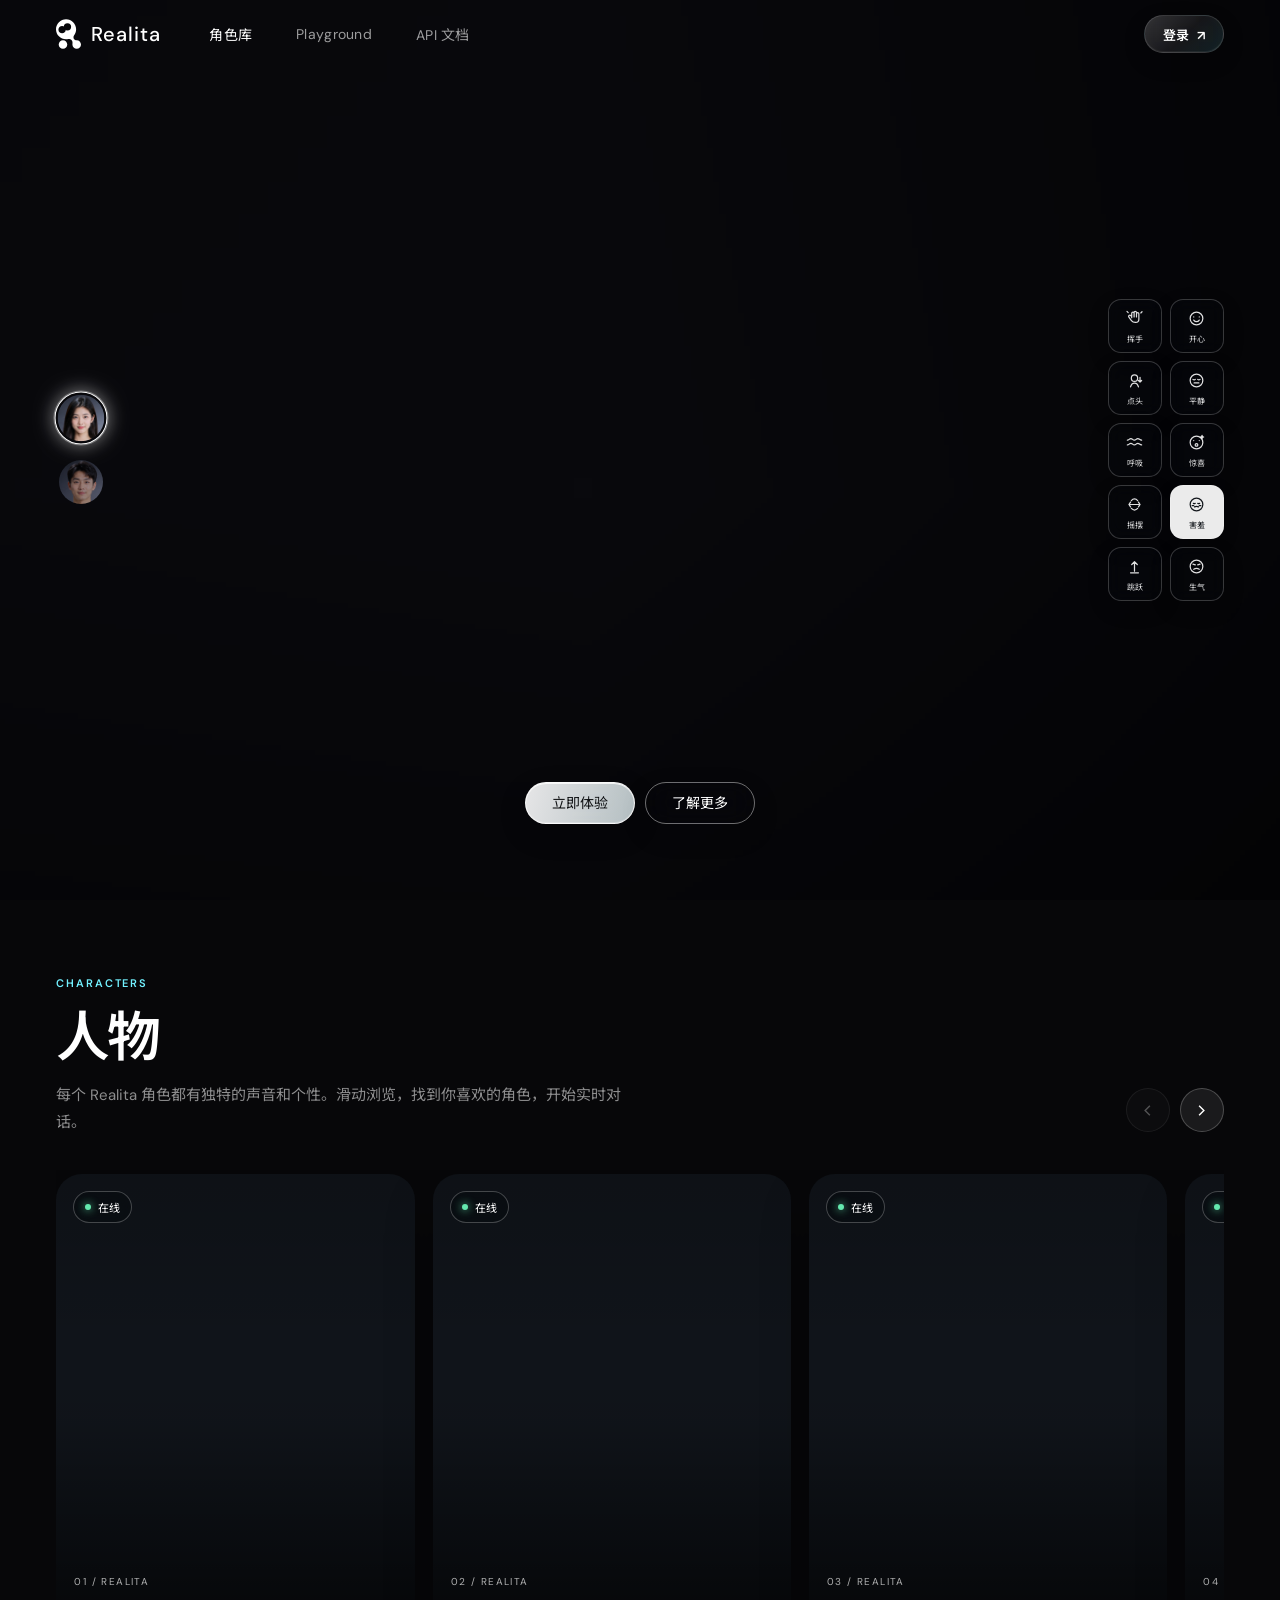
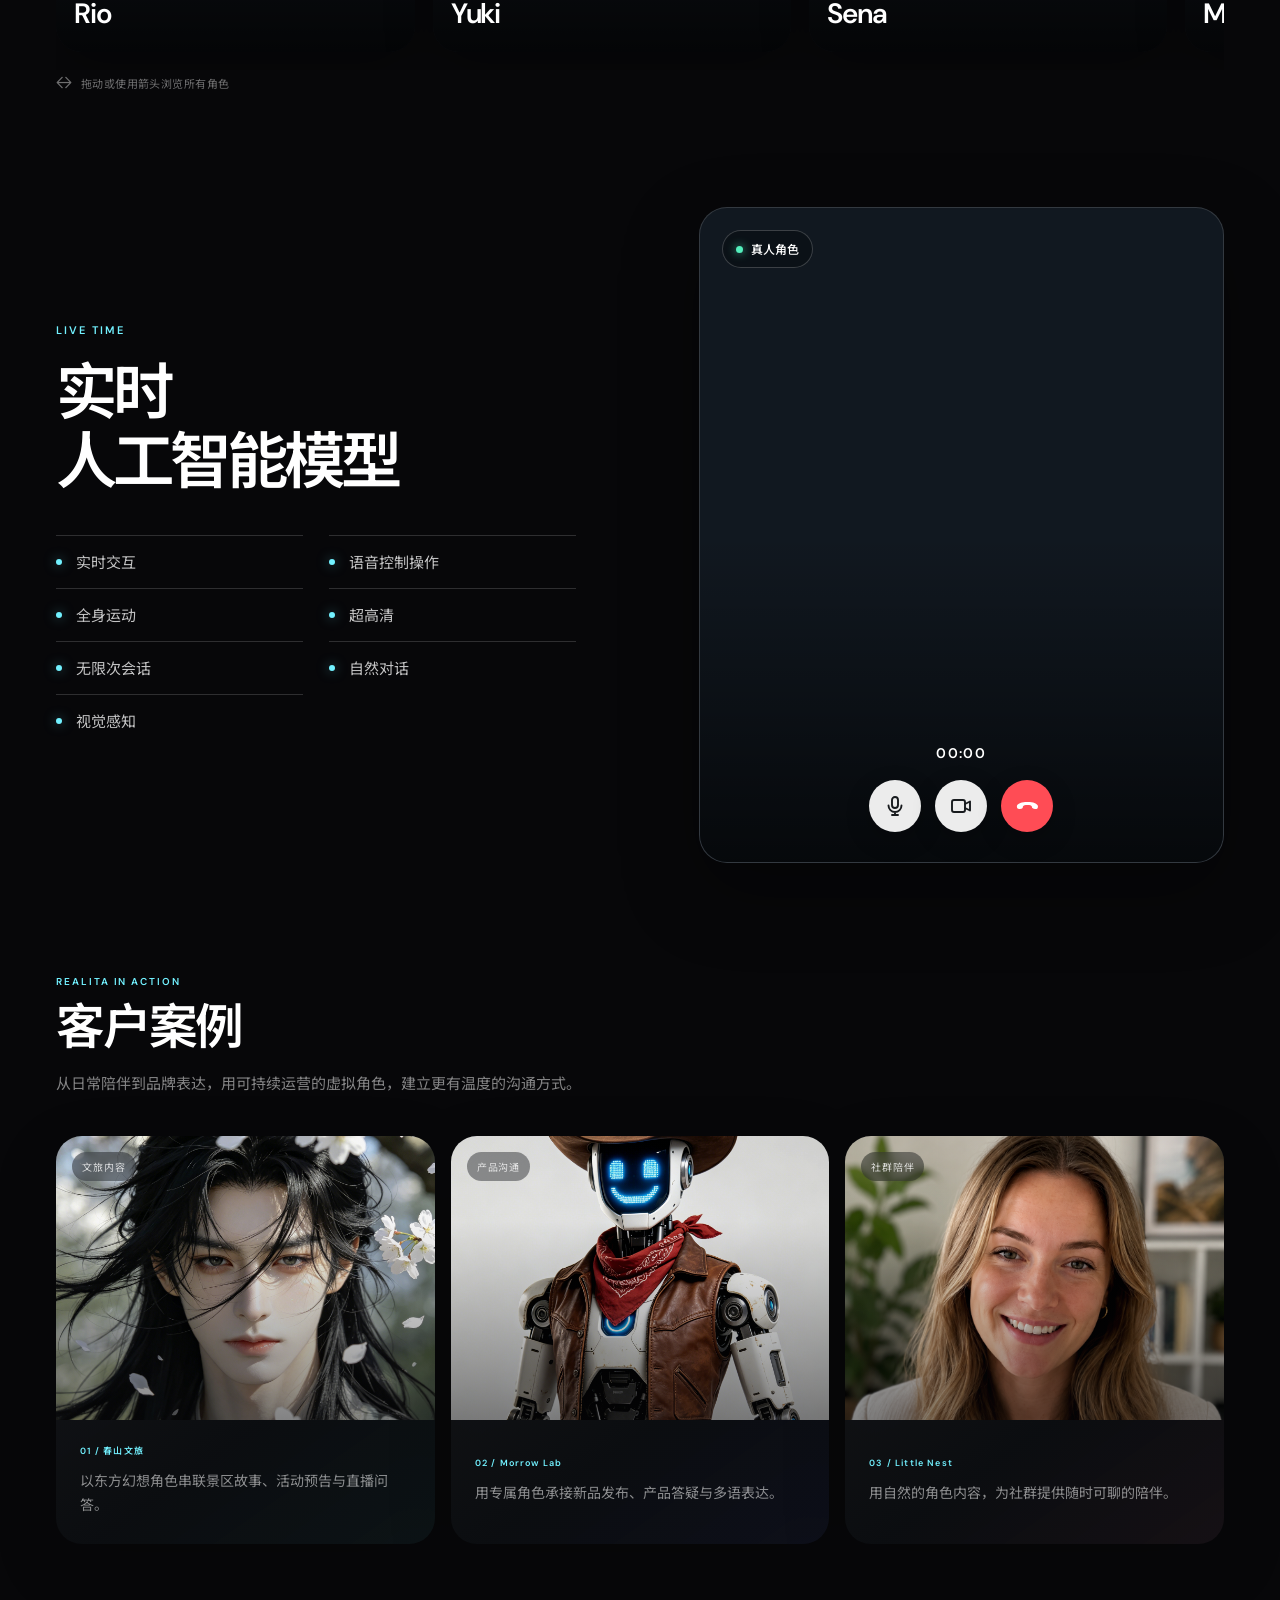
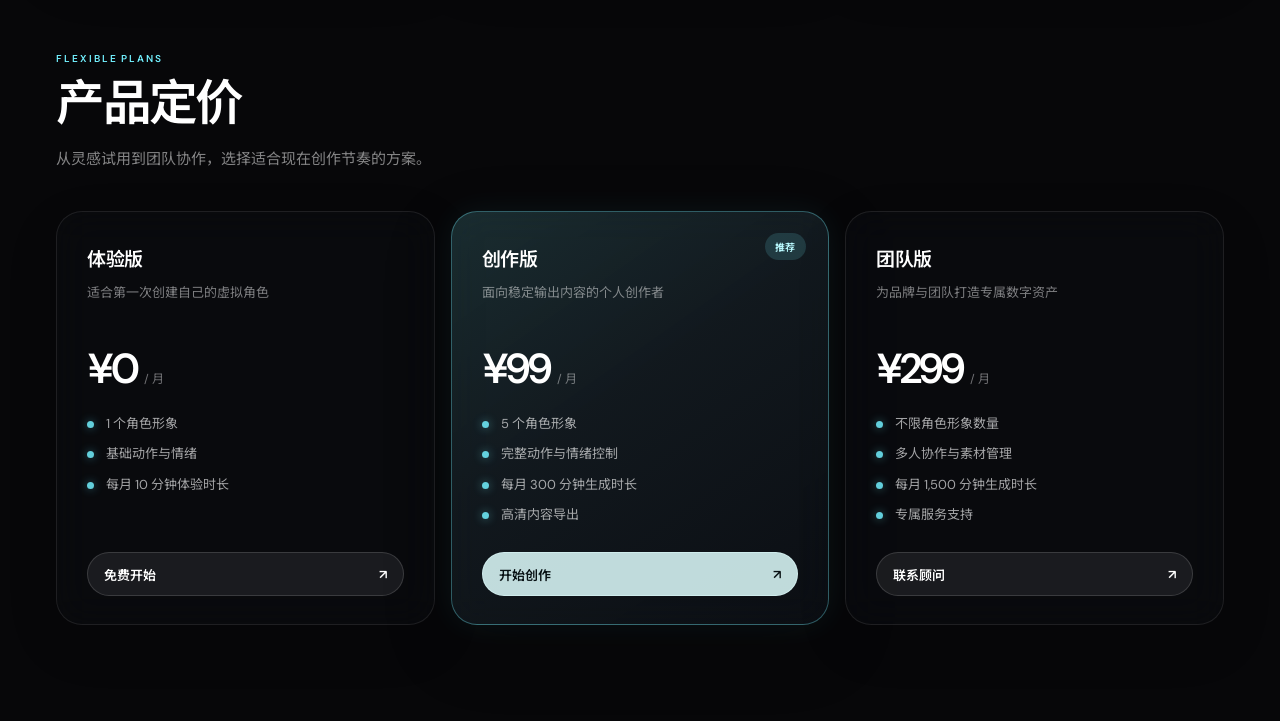
==== index.html @ 303423a2 "Add glass effect to primary banner action" ====
<!doctype html>
<html lang="zh-CN">
  <head>
    <meta charset="UTF-8" />
    <meta name="viewport" content="width=device-width, initial-scale=1.0" />
    <meta name="description" content="Realita 虚拟主播生成与直播首页" />
    <title>Realita — 让每个想法，都有自己的主播</title>
    <link rel="stylesheet" href="./styles.css?v=248" />
  </head>
  <body>
    <svg class="svg-symbols" aria-hidden="true">
      <symbol id="realita-call-icon" viewBox="0 0 28 27">
        <path d="M10.0737 0.970093C5.28773 1.50158 1.50651 5.27763 0.969848 10.0636" fill="none" stroke="currentColor" stroke-width="1.93975" stroke-linecap="round" stroke-linejoin="round"></path>
        <path d="M10.0737 5.55176C7.78354 5.99661 5.99379 7.78764 5.54765 10.0778" fill="none" stroke="currentColor" stroke-width="1.93975" stroke-linecap="round" stroke-linejoin="round"></path>
        <path fill="none" fill-rule="evenodd" clip-rule="evenodd" d="M14.3691 13.866C9.21067 19.0231 8.04045 13.0569 4.75605 16.3391C1.58965 19.5047 -0.231621 20.1389 3.78156 24.1497C4.28408 24.5536 7.47686 29.4123 18.6974 18.1946C29.9193 6.97555 25.0635 3.77942 24.6596 3.27703C20.638 -0.744844 20.0134 1.08568 16.847 4.25128C13.564 7.53484 19.5275 8.70893 14.3691 13.866Z" stroke="currentColor" stroke-width="1.93975" stroke-linecap="round" stroke-linejoin="round"></path>
      </symbol>
    </svg>
    <div class="aurora-background" aria-hidden="true">
      <span class="aurora-glow aurora-glow-one"></span>
      <span class="aurora-glow aurora-glow-two"></span>
      <span class="aurora-glow aurora-glow-three"></span>
      <span class="aurora-glow aurora-glow-four"></span>
    </div>
    <header class="topbar">
      <a class="brand" href="#" aria-label="Realita 首页">
        <svg class="brand-logo" width="195" height="231" viewBox="0 0 195 231" fill="none" xmlns="http://www.w3.org/2000/svg" aria-hidden="true">
          <path d="M54.5 164C73.0015 164 88 178.998 88 197.5C88 216.002 73.0015 231 54.5 231C35.9985 231 21 216.002 21 197.5C21 178.998 35.9985 164 54.5 164ZM78.5 0C121.854 0 157 35.1456 157 78.5C157 96.093 151.212 112.334 141.437 125.423C138.108 129.88 136.064 135.264 136.456 140.812L136.719 144.525C136.904 147.145 137.65 149.693 138.906 151.999L140.115 154.22C144.085 161.507 153.202 164 161.5 164C180.002 164 195 178.998 195 197.5C195 216.002 180.002 231 161.5 231C142.998 231 128 216.002 128 197.5C128 196.061 128.09 194.643 128.267 193.252C129.572 182.943 129.576 171.044 122.05 163.879L120.801 162.69C119.276 161.239 117.533 160.038 115.634 159.131L110.245 156.556C105.599 154.336 100.3 154.108 95.2686 155.203C89.8658 156.38 84.2553 157 78.5 157C35.1456 157 0 121.854 0 78.5C0 35.1456 35.1456 0 78.5 0ZM47.5 53C31.7599 53 19 65.7599 19 81.5C19 97.2401 31.7599 110 47.5 110C63.2401 110 76 97.2401 76 81.5C76 65.7599 63.2401 53 47.5 53Z" fill="currentColor"></path>
          <circle cx="89.5" cy="59.5" r="28.5"></circle>
        </svg>
        <span class="brand-name">Realita</span>
      </a>
      <nav class="nav-links" aria-label="主导航">
        <a class="active" href="#showcase">
          <span>角色库</span>
        </a>
        <a href="#studio">
          <span>Playground</span>
        </a>
        <a href="#pricing">
          <span>API 文档</span>
        </a>
      </nav>
      <div class="nav-actions">
        <button class="signup-button" type="button">登录 <span aria-hidden="true">↗</span></button>
      </div>
    </header>

    <main id="studio" class="studio-shell">
      <section class="stage photo-mode video-mode banner-mode" id="liveStage" data-style="3d" data-mode="live" data-background="aurora" aria-label="虚拟主播视频 Banner">
        <div class="stage-glow"></div>
        <div class="live-badge"><span></span> LIVE PREVIEW</div>
        <div class="stage-status">
          <span class="signal-bars"><i></i><i></i><i></i></span>
          <span>1080P · 60 FPS</span>
        </div>
        <div class="orbit orbit-one"></div>
        <div class="orbit orbit-two"></div>
        <video id="heroVideo" class="hero-video" muted autoplay playsinline preload="auto" aria-label="Realita 虚拟主播演示视频">
          <source src="./assets/live-streamer-banner-female-v2.m4v" type="video/mp4" />
        </video>
        <img id="heroAvatar" class="hero-avatar media-hidden" alt="" />
        <canvas id="mediaTransition" class="media-transition" aria-hidden="true"></canvas>
        <div class="tilt-light" aria-hidden="true"></div>
        <div class="banner-avatar-switcher" id="bannerAvatarSwitcher" aria-label="切换虚拟主播">
          <button class="banner-avatar-button active" type="button" data-slide-index="0" aria-label="切换到主播一" aria-pressed="true">
            <img src="./assets/banner-avatar-01.png" alt="主播一头像" />
          </button>
          <button class="banner-avatar-button" type="button" data-slide-index="1" aria-label="切换到主播二" aria-pressed="false">
            <img src="./assets/banner-avatar-02.png" alt="主播二头像" />
          </button>
        </div>
        <div class="video-controls" aria-label="首屏操作">
            <button class="video-control call-control" id="callButton" type="button" aria-pressed="false">
              <span class="control-label">立即体验</span>
            </button>
            <a class="banner-more-button" href="#showcase">了解更多</a>
        </div>
        <div class="stage-floor"></div>
        <div class="voice-card">
          <div class="voice-icon">✦</div>
          <div><small>正在播报</small><strong id="nowSpeaking">欢迎来到 Realita</strong></div>
          <div class="waveform" aria-hidden="true">
            <i></i><i></i><i></i><i></i><i></i><i></i><i></i><i></i>
          </div>
        </div>
        <button class="sound-button" id="soundToggle" aria-label="切换声音">⌁</button>
        <div class="performance-panel-body banner-performance-controls" aria-label="当前主播动作和情绪控制">
          <button class="performance-scroll-button" id="performancePrevious" type="button" aria-label="向上查看更多效果">↑</button>
          <div class="performance-controls performance-strip" id="performanceControlTrack" aria-label="主播动作和情绪效果">
            <button class="performance-control" type="button" data-action="wave" aria-pressed="false">
              <span class="performance-icon" aria-hidden="true"><svg viewBox="0 0 24 24" fill="none"><path d="M8.5 11V5.5a1.5 1.5 0 0 1 3 0V10M11.5 9V4.5a1.5 1.5 0 0 1 3 0V10M14.5 9V6a1.5 1.5 0 0 1 3 0v6M8.5 9.5 7.2 8.2a1.6 1.6 0 0 0-2.3 2.2l3.2 4.2c1.2 1.6 3 2.4 5 2.4h.4a4 4 0 0 0 4-4v-1"/><path d="M4 4.5 2.5 3M20 5l1.5-1.5"/></svg></span>
              <span>挥手</span>
            </button>
            <button class="performance-control" type="button" data-action="nod" aria-pressed="false">
              <span class="performance-icon" aria-hidden="true"><svg viewBox="0 0 24 24" fill="none"><circle cx="12" cy="9" r="4"/><path d="M7 20c.8-3.2 2.5-4.8 5-4.8s4.2 1.6 5 4.8M19 8v6m0 0-2-2m2 2 2-2"/></svg></span>
              <span>点头</span>
            </button>
            <button class="performance-control" type="button" data-action="breathe" aria-pressed="false">
              <span class="performance-icon" aria-hidden="true"><svg viewBox="0 0 24 24" fill="none"><path d="M3 9c2.2 0 2.2-2 4.4-2s2.2 2 4.4 2 2.2-2 4.4-2 2.2 2 4.8 2M3 15c2.2 0 2.2-2 4.4-2s2.2 2 4.4 2 2.2-2 4.4-2 2.2 2 4.8 2"/></svg></span>
              <span>呼吸</span>
            </button>
            <button class="performance-control" type="button" data-action="sway" aria-pressed="false">
              <span class="performance-icon" aria-hidden="true"><svg viewBox="0 0 24 24" fill="none"><path d="M8 7c1.2-1.3 2.5-2 4-2s2.8.7 4 2M8 17c1.2 1.3 2.5 2 4 2s2.8-.7 4-2M5 12h14M7 9l-2 3 2 3M17 9l2 3-2 3"/></svg></span>
              <span>摇摆</span>
            </button>
            <button class="performance-control" type="button" data-action="jump" aria-pressed="false">
              <span class="performance-icon" aria-hidden="true"><svg viewBox="0 0 24 24" fill="none"><path d="M12 18V6m0 0L8.5 9.5M12 6l3.5 3.5M7 20h10"/></svg></span>
              <span>跳跃</span>
            </button>
            <button class="performance-control" type="button" data-emotion="happy" aria-pressed="false">
              <span class="performance-icon" aria-hidden="true"><svg viewBox="0 0 24 24" fill="none"><circle cx="12" cy="12" r="8"/><path d="M8.5 10h.01M15.5 10h.01M8.5 14c1 1.4 2.2 2 3.5 2s2.5-.6 3.5-2"/></svg></span>
              <span>开心</span>
            </button>
            <button class="performance-control" type="button" data-emotion="calm" aria-pressed="false">
              <span class="performance-icon" aria-hidden="true"><svg viewBox="0 0 24 24" fill="none"><circle cx="12" cy="12" r="8"/><path d="M7.5 10.5c1 1 2 1 3 0M13.5 10.5c1 1 2 1 3 0M9 15h6"/></svg></span>
              <span>平静</span>
            </button>
            <button class="performance-control" type="button" data-emotion="surprised" aria-pressed="false">
              <span class="performance-icon" aria-hidden="true"><svg viewBox="0 0 24 24" fill="none"><circle cx="12" cy="12" r="8"/><path d="M8.5 9.5h.01M15.5 9.5h.01"/><circle cx="12" cy="15" r="1.7"/><path d="m19 3 .5 1.5L21 5l-1.5.5L19 7l-.5-1.5L17 5l1.5-.5L19 3Z"/></svg></span>
              <span>惊喜</span>
            </button>
            <button class="performance-control active" type="button" data-emotion="shy" aria-pressed="true">
              <span class="performance-icon" aria-hidden="true"><svg viewBox="0 0 24 24" fill="none"><circle cx="12" cy="12" r="8"/><path d="M8 10.5c.8.7 1.6.7 2.4 0M13.6 10.5c.8.7 1.6.7 2.4 0M9.5 15c1.7-1 3.3-1 5 0M6.5 13.5h2M15.5 13.5h2"/></svg></span>
              <span>害羞</span>
            </button>
            <button class="performance-control" type="button" data-emotion="angry" aria-pressed="false">
              <span class="performance-icon" aria-hidden="true"><svg viewBox="0 0 24 24" fill="none"><circle cx="12" cy="12" r="8"/><path d="m7.5 9 3 1M16.5 9l-3 1M8.5 15.5c2.3-1.5 4.7-1.5 7 0"/></svg></span>
              <span>生气</span>
            </button>
          </div>
          <button class="performance-scroll-button" id="performanceNext" type="button" aria-label="向下查看更多效果">↓</button>
        </div>
      </section>

  </main>

    <section id="showcase" class="characters" aria-labelledby="charactersTitle">
      <div class="characters-head">
        <div class="characters-copy">
          <span class="characters-number">CHARACTERS</span>
          <h2 id="charactersTitle">人物</h2>
          <p>每个 Realita 角色都有独特的声音和个性。滑动浏览，找到你喜欢的角色，开始实时对话。</p>
        </div>
        <div class="characters-nav" aria-label="浏览角色">
          <button id="characterPrevious" type="button" aria-label="上一位角色" disabled><svg viewBox="0 0 24 24" fill="none" stroke="currentColor" stroke-width="1.8" aria-hidden="true"><path d="M15 18l-6-6 6-6"/></svg></button>
          <button id="characterNext" type="button" aria-label="下一位角色"><svg viewBox="0 0 24 24" fill="none" stroke="currentColor" stroke-width="1.8" aria-hidden="true"><path d="M9 6l6 6-6 6"/></svg></button>
        </div>
      </div>
      <div class="characters-track" id="characterTrack" tabindex="0" aria-label="角色列表">
        <article class="character-card" data-name="Rio" data-role="实时互动角色" data-line="你好，我是 Rio，很高兴认识你。" data-video="https://valle.cf.vidy.chat/valle/valle/rio-dP5STv1EhYriscoK.mp4">
          <video class="character-video" src="https://valle.cf.vidy.chat/valle/valle/rio-dP5STv1EhYriscoK.mp4" muted loop playsinline preload="metadata" aria-label="Rio 角色演示视频"></video>
          <div class="character-shade" aria-hidden="true"></div>
          <span class="character-live"><i aria-hidden="true"></i>在线</span>
          <div class="character-card-info"><small>01 / REALITA</small><h3>Rio</h3></div>
          <button class="character-chat-button" type="button" aria-label="与 Rio 聊天"><svg viewBox="0 0 28 27" aria-hidden="true"><use href="#realita-call-icon"></use></svg><span>聊天</span></button>
        </article>
        <article class="character-card" data-name="Yuki" data-role="实时互动角色" data-line="你好，我是 Yuki，很高兴认识你。" data-video="https://valle.cf.vidy.chat/valle/valle/yuki-CfcICy5QjSrUVq1Q.mp4">
          <video class="character-video" src="https://valle.cf.vidy.chat/valle/valle/yuki-CfcICy5QjSrUVq1Q.mp4" muted loop playsinline preload="metadata" aria-label="Yuki 角色演示视频"></video>
          <div class="character-shade" aria-hidden="true"></div>
          <span class="character-live"><i aria-hidden="true"></i>在线</span>
          <div class="character-card-info"><small>02 / REALITA</small><h3>Yuki</h3></div>
          <button class="character-chat-button" type="button" aria-label="与 Yuki 聊天"><svg viewBox="0 0 28 27" aria-hidden="true"><use href="#realita-call-icon"></use></svg><span>聊天</span></button>
        </article>
        <article class="character-card" data-name="Sena" data-role="实时互动角色" data-line="你好，我是 Sena，很高兴认识你。" data-video="https://valle.cf.vidy.chat/valle/valle/sena-OuVgI9GfibVWmN6n.mp4">
          <video class="character-video" src="https://valle.cf.vidy.chat/valle/valle/sena-OuVgI9GfibVWmN6n.mp4" muted loop playsinline preload="metadata" aria-label="Sena 角色演示视频"></video>
          <div class="character-shade" aria-hidden="true"></div>
          <span class="character-live"><i aria-hidden="true"></i>在线</span>
          <div class="character-card-info"><small>03 / REALITA</small><h3>Sena</h3></div>
          <button class="character-chat-button" type="button" aria-label="与 Sena 聊天"><svg viewBox="0 0 28 27" aria-hidden="true"><use href="#realita-call-icon"></use></svg><span>聊天</span></button>
        </article>
        <article class="character-card" data-name="Mio" data-role="实时互动角色" data-line="你好，我是 Mio，很高兴认识你。" data-video="https://valle.cf.vidy.chat/valle/valle/mio-9xUpiEhxBnccAjnI.mp4">
          <video class="character-video" src="https://valle.cf.vidy.chat/valle/valle/mio-9xUpiEhxBnccAjnI.mp4" muted loop playsinline preload="metadata" aria-label="Mio 角色演示视频"></video>
          <div class="character-shade" aria-hidden="true"></div>
          <span class="character-live"><i aria-hidden="true"></i>在线</span>
          <div class="character-card-info"><small>04 / REALITA</small><h3>Mio</h3></div>
          <button class="character-chat-button" type="button" aria-label="与 Mio 聊天"><svg viewBox="0 0 28 27" aria-hidden="true"><use href="#realita-call-icon"></use></svg><span>聊天</span></button>
        </article>
        <article class="character-card" data-name="Luna" data-role="实时互动角色" data-line="你好，我是 Luna，很高兴认识你。" data-video="https://valle.cf.vidy.chat/valle/valle/luna-IjcZlr0S1dcWg0cW.mp4">
          <video class="character-video" src="https://valle.cf.vidy.chat/valle/valle/luna-IjcZlr0S1dcWg0cW.mp4" muted loop playsinline preload="metadata" aria-label="Luna 角色演示视频"></video>
          <div class="character-shade" aria-hidden="true"></div>
          <span class="character-live"><i aria-hidden="true"></i>在线</span>
          <div class="character-card-info"><small>05 / REALITA</small><h3>Luna</h3></div>
          <button class="character-chat-button" type="button" aria-label="与 Luna 聊天"><svg viewBox="0 0 28 27" aria-hidden="true"><use href="#realita-call-icon"></use></svg><span>聊天</span></button>
        </article>
        <article class="character-card" data-name="Aya" data-role="实时互动角色" data-line="你好，我是 Aya，很高兴认识你。" data-video="https://valle.cf.vidy.chat/valle/valle/aya-HGlJBriFpCKvPNZy.mp4">
          <video class="character-video" src="https://valle.cf.vidy.chat/valle/valle/aya-HGlJBriFpCKvPNZy.mp4" muted loop playsinline preload="metadata" aria-label="Aya 角色演示视频"></video>
          <div class="character-shade" aria-hidden="true"></div>
          <span class="character-live"><i aria-hidden="true"></i>在线</span>
          <div class="character-card-info"><small>06 / REALITA</small><h3>Aya</h3></div>
          <button class="character-chat-button" type="button" aria-label="与 Aya 聊天"><svg viewBox="0 0 28 27" aria-hidden="true"><use href="#realita-call-icon"></use></svg><span>聊天</span></button>
        </article>
        <article class="character-card" data-name="Rei" data-role="实时互动角色" data-line="你好，我是 Rei，很高兴认识你。" data-video="https://valle.cf.vidy.chat/valle/valle/rei-p0ToYysWTnOOnaSv.mp4">
          <video class="character-video" src="https://valle.cf.vidy.chat/valle/valle/rei-p0ToYysWTnOOnaSv.mp4" muted loop playsinline preload="metadata" aria-label="Rei 角色演示视频"></video>
          <div class="character-shade" aria-hidden="true"></div>
          <span class="character-live"><i aria-hidden="true"></i>在线</span>
          <div class="character-card-info"><small>07 / REALITA</small><h3>Rei</h3></div>
          <button class="character-chat-button" type="button" aria-label="与 Rei 聊天"><svg viewBox="0 0 28 27" aria-hidden="true"><use href="#realita-call-icon"></use></svg><span>聊天</span></button>
        </article>
        <article class="character-card" data-name="Nao" data-role="实时互动角色" data-line="你好，我是 Nao，很高兴认识你。" data-video="https://valle.cf.vidy.chat/valle/valle/nao-ZXYkl89sI4FoWmuM.mp4">
          <video class="character-video" src="https://valle.cf.vidy.chat/valle/valle/nao-ZXYkl89sI4FoWmuM.mp4" muted loop playsinline preload="metadata" aria-label="Nao 角色演示视频"></video>
          <div class="character-shade" aria-hidden="true"></div>
          <span class="character-live"><i aria-hidden="true"></i>在线</span>
          <div class="character-card-info"><small>08 / REALITA</small><h3>Nao</h3></div>
          <button class="character-chat-button" type="button" aria-label="与 Nao 聊天"><svg viewBox="0 0 28 27" aria-hidden="true"><use href="#realita-call-icon"></use></svg><span>聊天</span></button>
        </article>
        <article class="character-card" data-name="Kira" data-role="实时互动角色" data-line="你好，我是 Kira，很高兴认识你。" data-video="https://valle.cf.vidy.chat/valle/valle/kira-c6PnW3D3wSKg5uQl.mp4">
          <video class="character-video" src="https://valle.cf.vidy.chat/valle/valle/kira-c6PnW3D3wSKg5uQl.mp4" muted loop playsinline preload="metadata" aria-label="Kira 角色演示视频"></video>
          <div class="character-shade" aria-hidden="true"></div>
          <span class="character-live"><i aria-hidden="true"></i>在线</span>
          <div class="character-card-info"><small>09 / REALITA</small><h3>Kira</h3></div>
          <button class="character-chat-button" type="button" aria-label="与 Kira 聊天"><svg viewBox="0 0 28 27" aria-hidden="true"><use href="#realita-call-icon"></use></svg><span>聊天</span></button>
        </article>
      </div>
      <p class="characters-hint"><span aria-hidden="true">↔</span> 拖动或使用箭头浏览所有角色</p>
    </section>

    <section class="realtime-feature" id="video" aria-labelledby="realtimeFeatureTitle">
      <div class="realtime-feature-copy">
        <span class="realtime-feature-number">LIVE TIME</span>
        <h2 id="realtimeFeatureTitle">实时<br /><span>人工智能模型</span></h2>
        <ul class="realtime-capabilities">
          <li>实时交互</li>
          <li>语音控制操作</li>
          <li>全身运动</li>
          <li>超高清</li>
          <li>无限次会话</li>
          <li>自然对话</li>
          <li>视觉感知</li>
        </ul>
      </div>
      <div class="realtime-persona-visual">
        <span class="realtime-live"><i aria-hidden="true"></i>真人角色</span>
        <video class="realtime-persona-video" autoplay muted loop playsinline preload="metadata" aria-label="真人角色实时交互演示视频">
          <source src="https://valle.cf.vidy.chat/valle/valle/realtime-wuvEkMZePS9VGZ8i.mp4" type="video/mp4" />
          您的浏览器不支持视频播放。
        </video>
        <div class="realtime-call-ui" aria-hidden="true">
          <span class="realtime-call-timer">00:00</span>
          <div class="realtime-call-bar">
            <span class="realtime-call-button"><svg viewBox="0 0 24 24" aria-hidden="true"><rect x="9" y="3" width="6" height="11" rx="3"></rect><path d="M5.5 11.5a6.5 6.5 0 0 0 13 0M12 18v3M9 21h6"></path></svg></span>
            <span class="realtime-call-button"><svg viewBox="0 0 24 24" aria-hidden="true"><rect x="3" y="6" width="13" height="12" rx="2"></rect><path d="m16 10 5-2.5v9L16 14"></path></svg></span>
            <span class="realtime-call-button realtime-call-end"><svg class="realtime-hangup-icon" viewBox="0 0 1024 1024" aria-hidden="true"><path d="M934.528 554.325333c-14.506667 54.229333-51.925333 69.674667-113.493333 60.970667-72.362667-10.24-133.589333-29.653333-129.109334-92.16 0 0 5.717333-67.285333-170.325333-72.405333-205.44-5.290667-196.693333 74.410667-196.693333 74.410666-0.085333 73.386667-50.773333 77.44-122.965334 88.192-72.234667 10.752-116.394667-7.168-125.269333-87.381333-17.152-154.624 265.386667-194.944 389.333333-196.48 0 0 189.013333-2.858667 279.594667 23.765333l48.768 13.866667c67.968 21.973333 128.981333 61.952 143.146667 118.826667 0 0 8.362667 25.898667-2.986667 68.394666z"></path></svg></span>
          </div>
        </div>
      </div>
    </section>

    <section class="customer-cases" aria-labelledby="caseTitle">
      <div class="section-intro">
        <span>REALITA IN ACTION</span>
        <h2 id="caseTitle">客户案例</h2>
        <p>从日常陪伴到品牌表达，用可持续运营的虚拟角色，建立更有温度的沟通方式。</p>
      </div>
      <div class="case-list">
        <article class="case-card case-card-culture">
          <div class="case-visual">
            <img src="./assets/recommendations/avatar-luo-fantasy.png" alt="东方幻想风格的虚拟主播案例" loading="lazy" />
            <span class="case-label">文旅内容</span>
          </div>
          <div class="case-copy">
            <span class="case-index">01 / 春山文旅</span>
            <p>以东方幻想角色串联景区故事、活动预告与直播问答。</p>
          </div>
        </article>
        <article class="case-card case-card-product">
          <div class="case-visual">
            <img src="./assets/recommendations/avatar-ranger-robot.png" alt="机器人虚拟主播产品演示案例" loading="lazy" />
            <span class="case-label">产品沟通</span>
          </div>
          <div class="case-copy">
            <span class="case-index">02 / Morrow Lab</span>
            <p>用专属角色承接新品发布、产品答疑与多语表达。</p>
          </div>
        </article>
        <article class="case-card case-card-community">
          <div class="case-visual">
            <img src="./assets/recommendations/15fc34fc-69b7-476e-8416-21f001df73c9.png" alt="治愈风格的虚拟陪伴主播案例" loading="lazy" />
            <span class="case-label">社群陪伴</span>
          </div>
          <div class="case-copy">
            <span class="case-index">03 / Little Nest</span>
            <p>用自然的角色内容，为社群提供随时可聊的陪伴。</p>
          </div>
        </article>
      </div>
    </section>

    <section id="pricing" class="pricing-section" aria-labelledby="pricingTitle">
      <div class="section-intro pricing-intro">
        <span>FLEXIBLE PLANS</span>
        <h2 id="pricingTitle">产品定价</h2>
        <p>从灵感试用到团队协作，选择适合现在创作节奏的方案。</p>
      </div>
      <div class="pricing-grid">
        <article class="pricing-card">
          <span class="pricing-plan">体验版</span>
          <p class="pricing-desc">适合第一次创建自己的虚拟角色</p>
          <p class="price"><strong>¥0</strong><span>/ 月</span></p>
          <ul>
            <li>1 个角色形象</li>
            <li>基础动作与情绪</li>
            <li>每月 10 分钟体验时长</li>
          </ul>
          <a href="#studio" class="pricing-cta">免费开始 <span>↗</span></a>
        </article>
        <article class="pricing-card featured">
          <span class="pricing-badge">推荐</span>
          <span class="pricing-plan">创作版</span>
          <p class="pricing-desc">面向稳定输出内容的个人创作者</p>
          <p class="price"><strong>¥99</strong><span>/ 月</span></p>
          <ul>
            <li>5 个角色形象</li>
            <li>完整动作与情绪控制</li>
            <li>每月 300 分钟生成时长</li>
            <li>高清内容导出</li>
          </ul>
          <a href="#studio" class="pricing-cta">开始创作 <span>↗</span></a>
        </article>
        <article class="pricing-card">
          <span class="pricing-plan">团队版</span>
          <p class="pricing-desc">为品牌与团队打造专属数字资产</p>
          <p class="price"><strong>¥299</strong><span>/ 月</span></p>
          <ul>
            <li>不限角色形象数量</li>
            <li>多人协作与素材管理</li>
            <li>每月 1,500 分钟生成时长</li>
            <li>专属服务支持</li>
          </ul>
          <a href="#studio" class="pricing-cta">联系顾问 <span>↗</span></a>
        </article>
      </div>
    </section>

    <div class="call-flow" id="callFlow" hidden aria-live="polite">
      <section class="call-dialer" aria-labelledby="dialName">
        <div class="dial-aurora" aria-hidden="true"></div>
        <div class="dial-content">
          <div class="dial-avatar"><img id="dialAvatar" alt="" /></div>
          <span class="dial-status">正在建立连接<span class="dial-status-dots" aria-hidden="true"><i></i><i></i><i></i></span></span>
          <strong id="dialName">Realita 主播</strong>
          <p>准备开始一场新的对话</p>
          <button class="dial-cancel" id="dialCancel" type="button">取消</button>
        </div>
      </section>
      <div class="stage-settings-controls" aria-label="通话设置">
        <div class="stage-control-group" role="group" aria-label="风格切换">
          <div class="stage-control-segment">
            <button class="stage-option active" type="button" data-stage-style="3d" aria-pressed="true">3D</button>
            <button class="stage-option" type="button" data-stage-style="2d" aria-pressed="false">2D</button>
          </div>
        </div>
        <div class="stage-control-group" role="group" aria-label="模式切换">
          <div class="stage-control-segment">
            <button class="stage-option active" type="button" data-stage-mode="live" aria-pressed="true">直播</button>
            <button class="stage-option" type="button" data-stage-mode="companion" aria-pressed="false">陪伴</button>
          </div>
        </div>
        <button class="stage-background-toggle" id="stageBackgroundToggle" type="button" aria-label="切换背景：极光">
          <span>背景</span><strong id="stageBackgroundLabel">极光</strong>
          <svg viewBox="0 0 24 24" aria-hidden="true"><path d="M7 10l5 5 5-5"/></svg>
        </button>
      </div>
      <iframe class="call-embed" id="callEmbed" title="Realita 视频通话" allow="autoplay; camera; microphone"></iframe>
    </div>
    <div class="toast" id="toast" role="status" aria-live="polite"></div>
    <script src="./app.js?v=63"></script>
  </body>
</html>
---- styles.css ----
@import url('https://fonts.googleapis.com/css2?family=DM+Sans:wght@400;500;600;700&family=Noto+Sans+SC:wght@400;500;600;700;800&display=swap');

/* A connected call occupies the banner first, then becomes a compact window after the banner. */
.topbar{z-index:140!important}
.stage.is-in-call{background:#050607!important}
.stage.is-in-call > :not(.call-embed):not(.call-flow){opacity:0!important;pointer-events:none!important}
.call-flow.is-connected{position:fixed;z-index:120;background:transparent;overflow:visible;pointer-events:none}
.call-flow.is-connected .call-embed:not(.is-floating){position:absolute;inset:0;width:100%;height:100%;border:0;border-radius:0;background:#050607;box-shadow:none;pointer-events:auto}
.call-flow .call-embed{transition:none}
.call-embed.is-floating{position:fixed!important;z-index:120!important;inset:auto clamp(16px,3vw,38px) clamp(16px,3vw,30px) auto!important;display:block!important;width:min(280px,calc(100vw - 32px))!important;height:min(498px,calc(100svh - 32px))!important;border:1px solid rgba(255,255,255,.38)!important;border-radius:20px!important;background:#050607!important;box-shadow:0 20px 60px rgba(0,0,0,.42)!important;opacity:1!important;visibility:visible!important;pointer-events:auto!important;overflow:hidden!important}
@media(max-width:640px){.call-embed.is-floating{right:12px!important;bottom:12px!important;width:min(240px,calc(100vw - 24px))!important;height:min(426px,calc(100svh - 24px))!important;border-radius:16px!important}}

/* Default-style radial aurora for the dialing state. */
.call-dialer{background:#030405!important}
.call-dialer::before,.call-dialer::after{content:none!important}
.dial-aurora{position:absolute;z-index:0;inset:0;overflow:hidden;background:#030405;isolation:isolate;pointer-events:none}.dial-aurora::before{content:"";position:absolute;inset:-10px;opacity:.5;background-image:repeating-linear-gradient(100deg,#fff 0%,#fff 7%,transparent 10%,transparent 12%,#fff 16%),repeating-linear-gradient(100deg,#3b82f6 10%,#a5b4fc 15%,#93c5fd 20%,#ddd6fe 25%,#60a5fa 30%);background-size:300% 200%,200% 200%;background-position:50% 50%,50% 50%;filter:blur(10px);mask-image:radial-gradient(ellipse at 100% 0%,#000 10%,transparent 70%);-webkit-mask-image:radial-gradient(ellipse at 100% 0%,#000 10%,transparent 70%);will-change:background-position;animation:dial-aurora 60s linear infinite}.dial-aurora::after{content:"";position:absolute;inset:0;background:radial-gradient(ellipse at 50% 0%,rgba(120,170,255,.12),transparent 58%),radial-gradient(ellipse at center,transparent 22%,rgba(3,4,5,.18) 68%,rgba(3,4,5,.66) 100%)}
@keyframes dial-aurora{from{background-position:50% 50%,50% 50%}to{background-position:350% 50%,350% 50%}}
@media(prefers-reduced-motion:reduce){.dial-aurora::before{animation:none}}
.dial-status-dots{display:inline-flex;align-items:center;gap:3px;margin-left:6px;letter-spacing:0}.dial-status-dots i{width:3px;height:3px;border-radius:50%;background:currentColor;animation:dial-status-dot 1s ease-in-out infinite}.dial-status-dots i:nth-child(2){animation-delay:.16s}.dial-status-dots i:nth-child(3){animation-delay:.32s}@keyframes dial-status-dot{0%,70%,100%{opacity:.25;transform:translateY(0)}35%{opacity:1;transform:translateY(-3px)}}
.banner-performance-controls .performance-control:not(.active){background:rgba(10,15,22,.18)!important;box-shadow:0 8px 22px rgba(0,0,0,.14)!important}.banner-performance-controls .performance-control:not(.active):hover{border-color:rgba(255,255,255,.34);background:rgba(255,255,255,.14)!important;box-shadow:0 8px 22px rgba(0,0,0,.14)!important}.banner-performance-controls .performance-control.active{background:rgba(255,255,255,.92)!important;color:#12161b}
.banner-performance-controls .performance-control{border:.5px solid rgba(255,255,255,.2)!important}

:root {
  --bg: #070709;
  --panel: rgba(18, 18, 23, 0.82);
  --line: rgba(255, 255, 255, 0.1);
  --muted: #8d8d98;
  --cyan: #72f1ff;
  --violet: #9b7bff;
  --lime: #d9ff57;
}

* { box-sizing: border-box; }
html { scroll-behavior: smooth; }
body {
  margin: 0;
  min-width: 320px;
  background: var(--bg);
  color: #f7f7f8;
  font-family: 'DM Sans', 'Noto Sans SC', sans-serif;
  overflow-x: hidden;
  position:relative;
  isolation:isolate;
  transition:background-color .35s ease,color .35s ease;
}
.svg-symbols{position:absolute;width:0;height:0;overflow:hidden;pointer-events:none}
button, input { font: inherit; }
button, a { -webkit-tap-highlight-color: transparent; }
button { color: inherit; }

.aurora-background{position:fixed;inset:0;z-index:0;overflow:hidden;pointer-events:none;background:radial-gradient(ellipse at 50% -12%,rgba(51,174,188,.09),transparent 52%),#070709}
.aurora-background::after{content:"";position:absolute;inset:0;background:radial-gradient(ellipse at center,transparent 24%,rgba(7,7,9,.2) 72%,rgba(7,7,9,.62) 100%)}
.aurora-glow{position:absolute;display:block;border-radius:50%;filter:blur(78px);mix-blend-mode:screen;opacity:.24;will-change:transform}
.aurora-glow-one{width:76vw;height:52vh;right:-38%;top:-20%;background:radial-gradient(ellipse,rgba(85,240,255,.42) 0%,rgba(75,178,255,.18) 38%,transparent 72%);animation:aurora-drift-one 12s ease-in-out infinite alternate}
.aurora-glow-two{width:72vw;height:58vh;right:-18%;top:-4%;background:radial-gradient(ellipse,rgba(59,194,255,.38) 0%,rgba(65,255,207,.15) 42%,transparent 72%);animation:aurora-drift-two 14s ease-in-out infinite alternate}
.aurora-glow-three{width:68vw;height:48vh;right:2%;top:22%;background:radial-gradient(ellipse,rgba(255,89,184,.26) 0%,rgba(255,143,108,.12) 42%,transparent 72%);animation:aurora-drift-three 13s ease-in-out infinite alternate}
.aurora-glow-four{width:62vw;height:54vh;right:-22%;top:6%;background:radial-gradient(ellipse,rgba(18,62,176,.34) 0%,rgba(10,39,112,.2) 44%,transparent 74%);opacity:.22;animation:aurora-drift-four 15s ease-in-out infinite alternate}

.noise {
  position: fixed; inset: 0; pointer-events: none; z-index: 20; opacity: .035;
  background-image: url("data:image/svg+xml,%3Csvg viewBox='0 0 180 180' xmlns='http://www.w3.org/2000/svg'%3E%3Cfilter id='n'%3E%3CfeTurbulence type='fractalNoise' baseFrequency='.8' numOctaves='3' stitchTiles='stitch'/%3E%3C/filter%3E%3Crect width='100%25' height='100%25' filter='url(%23n)' opacity='.8'/%3E%3C/svg%3E");
}

.topbar {
  width:100%;height:68px;padding:12px clamp(24px,4.4vw,72px);display:flex;align-items:center;
  position:fixed;top:0;left:0;z-index:30;margin:0;border:0;border-radius:0;
  background-color:transparent;background-image:none;
  box-shadow:none;
  backdrop-filter:none;-webkit-backdrop-filter:none;transition:background-color .28s ease,backdrop-filter .28s ease;
}
.topbar.over-media{background-color:rgba(10,9,15,.1);background-image:none;backdrop-filter:blur(8px) saturate(125%);-webkit-backdrop-filter:blur(8px) saturate(125%)}
.brand { display: flex; align-items: center; gap: 10px; color: white; text-decoration: none; }
.brand-logo { width: 25px; height: 30px; flex: none; }
.brand-logo circle { fill: var(--bg); }
.brand-name { font-size: 20px; font-weight: 500; letter-spacing: 1px; }
.nav-links{display:flex;gap:12px;margin:0 auto 0 32px;height:44px;align-items:center;padding:0;border:0;border-radius:0;background:transparent;box-shadow:none;backdrop-filter:none;-webkit-backdrop-filter:none}
.nav-links a{height:44px;padding:0 16px;display:flex;align-items:center;justify-content:center;position:relative;border:0;border-radius:0;color:rgba(255,255,255,.6);text-decoration:none;font-size:14px;font-weight:400;letter-spacing:.02em;white-space:nowrap;transition:color .2s ease}
.nav-links a::after{content:"";position:absolute;left:14px;right:14px;bottom:3px;height:1.5px;border-radius:999px;background:#fff;transform:scaleX(0);transform-origin:center;transition:transform .3s ease-out}
.nav-links a:hover{color:#fff}.nav-links a:hover::after{transform:scaleX(1)}
.nav-links a.active{color:#fff;background:transparent;box-shadow:none}
.nav-actions { display:flex; align-items:center; gap: 10px; }
.login-button, .signup-button { border: 0; background: transparent; cursor: pointer; }
.login-button { padding:9px 12px;color:rgba(255,255,255,.6);font-size:14px;transition:color .2s ease}.login-button:hover{color:#fff}
.theme-toggle{width:36px;height:36px;display:grid;place-items:center;padding:0;border:1px solid rgba(255,255,255,.12);border-radius:50%;outline:0;background:rgba(255,255,255,.07);color:#fff;cursor:pointer;backdrop-filter:blur(12px);-webkit-backdrop-filter:blur(12px);transition:transform .25s ease,background .25s ease,border-color .25s ease,color .25s ease}.theme-toggle:hover{transform:rotate(8deg) scale(1.05);background:rgba(255,255,255,.13);border-color:rgba(255,255,255,.2)}.theme-toggle:focus-visible{outline:2px solid rgba(114,241,255,.72);outline-offset:2px}.theme-icon{width:17px;height:17px;stroke:currentColor;stroke-width:1.7;stroke-linecap:round;stroke-linejoin:round}.moon-icon{display:none}
.signup-button { height:38px;padding:0 18px;border:1px solid rgba(255,255,255,.14);border-radius:999px;background:linear-gradient(135deg,rgba(255,255,255,.19),rgba(255,255,255,.075) 52%,rgba(114,241,255,.12));color:#fff;font-size:13px;font-weight:600;box-shadow:0 8px 22px rgba(0,0,0,.18),inset 0 -1px 0 rgba(255,255,255,.06);backdrop-filter:blur(20px) saturate(180%);-webkit-backdrop-filter:blur(20px) saturate(180%);transition:transform .2s ease,background .2s ease }
.signup-button:hover{transform:translateY(-1px);background:linear-gradient(135deg,rgba(255,255,255,.24),rgba(255,255,255,.105) 52%,rgba(114,241,255,.16))}
.signup-button span { margin-left: 5px; }

.studio-shell {
  min-height:100vh;padding:94px clamp(24px,4.4vw,72px) 40px;
  display:grid;grid-template-columns:minmax(0,1fr);align-items:center;gap:0;position:relative;isolation:isolate;z-index:1;
}
.studio-shell::before { display:none; }

.hero-copy { max-width: 460px; position:relative; z-index:2; }
.eyebrow { font-size: 11px; color: var(--cyan); letter-spacing: .2em; font-weight: 600; display:flex; align-items:center; gap: 10px; margin-bottom: 22px; }
.eyebrow span { width: 26px; height:1px; background:var(--cyan); box-shadow: 0 0 9px var(--cyan); }
h1 { font-family:'Noto Sans SC',sans-serif; font-size: clamp(48px, 5vw, 78px); line-height: 1.08; letter-spacing: -.065em; margin: 0 0 25px; font-weight: 600; }
h1 span { display:inline-block; margin-left:.12em; color: transparent; -webkit-text-stroke: 1px rgba(255,255,255,.9); position:relative; }
h1 span::after { content:""; width:8px; height:8px; background:var(--cyan); border-radius:50%; position:absolute; right:-17px; top: 12px; box-shadow:0 0 12px var(--cyan); }
.hero-copy > p { color:#94949f; font-size:15px; line-height:1.8; max-width:390px; margin-bottom:36px; }
.trust-row { display:flex; align-items:center; gap:12px; color:#aaa; }
.avatar-stack { display:flex; }
.avatar-stack span { width:33px; height:33px; border-radius:50%; display:grid; place-items:center; background:#333; border:2px solid var(--bg); margin-left:-8px; font-size:9px; }
.avatar-stack span:first-child { margin-left:0; background:#385167; }.avatar-stack span:nth-child(2){background:#6b526a}.avatar-stack span:last-child{background:var(--cyan); color:#071013;}
.trust-row strong { font-size:12px; color:white; display:block; }.trust-row small{font-size:9px;display:block;margin-top:3px}.stars{font-size:9px;color:var(--lime);letter-spacing:1px;}

.stage { --tilt-x:0deg;--tilt-y:0deg;--light-x:50%;--light-y:50%;grid-area:1/1;width:100%;height:calc(100vh - 144px);min-height:600px;aspect-ratio:auto;border:1px solid rgba(255,255,255,.11);border-radius:32px;position:relative;overflow:hidden;background:#09090d;box-shadow:0 40px 100px rgba(0,0,0,.45);transform:perspective(1450px) rotateX(var(--tilt-x)) rotateY(var(--tilt-y)) scale3d(1,1,1);transform-style:preserve-3d;will-change:transform;transition:transform .48s cubic-bezier(.2,.8,.2,1),box-shadow .35s ease,border-color .35s ease; }
.stage.is-tilting{transform:perspective(1450px) rotateX(var(--tilt-x)) rotateY(var(--tilt-y)) scale3d(1.008,1.008,1.008);transition:transform .12s ease-out,box-shadow .25s ease,border-color .25s ease;border-color:rgba(255,255,255,.17);box-shadow:0 44px 104px rgba(0,0,0,.48)}
.stage::before { content:""; position:absolute; inset:0; background: repeating-linear-gradient(90deg,transparent 0 49px,rgba(255,255,255,.025) 50px), repeating-linear-gradient(0deg,transparent 0 49px,rgba(255,255,255,.02) 50px); mask-image:linear-gradient(to top,black,transparent 78%); }
.stage-glow { position:absolute; width:70%; aspect-ratio:1; border-radius:50%; left:15%; top:13%; background:radial-gradient(circle,rgba(120,94,255,.24),rgba(38,218,255,.08) 46%,transparent 70%); filter:blur(12px); }
.live-badge { position:absolute; top:24px; left:24px; z-index:4; border:1px solid rgba(255,255,255,.13); background:rgba(12,12,16,.6); backdrop-filter:blur(10px); border-radius:999px;padding:9px 13px;font-size:9px;letter-spacing:.12em; }
.live-badge span { display:inline-block;width:6px;height:6px;border-radius:50%;background:#ff4b74;margin-right:7px;box-shadow:0 0 8px #ff4b74;animation:pulse 1.6s infinite; }
.stage-status { position:absolute;right:24px;top:28px;z-index:4;display:flex;gap:10px;font-size:8px;color:#888;letter-spacing:.1em; }
.signal-bars { display:flex;align-items:flex-end;gap:2px;height:11px}.signal-bars i{width:2px;background:var(--cyan);display:block}.signal-bars i:nth-child(1){height:4px}.signal-bars i:nth-child(2){height:7px}.signal-bars i:nth-child(3){height:10px}
.orbit { position:absolute;border:1px solid rgba(126,222,255,.12);border-radius:50%;left:50%;top:48%;transform:translate(-50%,-50%); }.orbit-one{width:75%;aspect-ratio:1}.orbit-two{width:93%;aspect-ratio:1;border-style:dashed;animation:spin 30s linear infinite}
.hero-avatar,.hero-video { position:absolute;z-index:2;left:50%;bottom:-3%;transform:translate3d(-50%,0,0);width:95%;height:93%;object-fit:contain;object-position:center bottom;filter:drop-shadow(0 30px 38px rgba(0,0,0,.55));transition:transform .68s cubic-bezier(.22,.72,.16,1);will-change:transform; }
.hero-avatar.media-enter,.hero-video.media-enter{opacity:1;transform:translate3d(50%,0,0);filter:none;transition:none}
.stage.slide-backward .hero-avatar.media-enter,.stage.slide-backward .hero-video.media-enter{transform:translate3d(-150%,0,0)}
.media-transition{position:absolute;inset:0;z-index:3;width:100%;height:100%;opacity:0;pointer-events:none;transform:translate3d(0,0,0);filter:none;transition:transform .68s cubic-bezier(.22,.72,.16,1);will-change:transform}
.media-transition.is-visible{opacity:1}.media-transition.media-exit{opacity:1;transform:translate3d(-100%,0,0);filter:none}.stage.slide-backward .media-transition.media-exit{transform:translate3d(100%,0,0)}
.media-hidden { opacity:0!important;pointer-events:none; }
.hero-avatar.uploaded, .hero-avatar.cover { width:100%;height:100%;bottom:0;object-fit:cover;object-position:center center;filter:saturate(.96) contrast(1.02); }
.stage.photo-mode::before { display:none; }
.stage.photo-mode .hero-avatar.cover,.stage.photo-mode .hero-video { width:100%;height:100%;bottom:0;object-fit:cover;object-position:center;filter:none; }
.stage.banner-mode .hero-avatar,.stage.banner-mode .hero-video{left:0;width:100%;height:100%;bottom:0;transform:translate3d(0,0,0);object-fit:cover;object-position:center;filter:none}
.stage.banner-mode .hero-avatar.media-enter,.stage.banner-mode .hero-video.media-enter{transform:translate3d(100%,0,0)}
.stage.banner-mode.slide-backward .hero-avatar.media-enter,.stage.banner-mode.slide-backward .hero-video.media-enter{transform:translate3d(-100%,0,0)}
.stage .hero-avatar.media-enter,.stage .hero-video.media-enter{filter:none}
.stage.photo-mode::after { content:"";position:absolute;inset:0;z-index:3;pointer-events:none;background:linear-gradient(180deg,rgba(0,0,0,.05),transparent 32%,rgba(0,0,0,.12)); }
.stage.banner-mode::before{display:none}.stage.banner-mode::after{content:"";position:absolute;inset:0;z-index:3;pointer-events:none;background:linear-gradient(90deg,rgba(0,0,0,.08),transparent 46%,rgba(0,0,0,.42)),linear-gradient(180deg,rgba(0,0,0,.06),transparent 55%,rgba(0,0,0,.3))}
.stage.banner-mode .stage-glow,.stage.banner-mode .live-badge,.stage.banner-mode .stage-status,.stage.banner-mode .orbit,.stage.banner-mode .stage-floor,.stage.banner-mode .voice-card,.stage.banner-mode .sound-button{opacity:0;pointer-events:none}
.stage.photo-mode .stage-glow,.stage.photo-mode .live-badge,.stage.photo-mode .stage-status,.stage.photo-mode .orbit,.stage.photo-mode .stage-floor,.stage.photo-mode .voice-card,.stage.photo-mode .sound-button{opacity:0;pointer-events:none}
.video-controls{position:absolute;z-index:7;left:0;right:0;bottom:20px;height:40px;transform:translateY(8px);display:flex;align-items:center;justify-content:center;padding:0 20px;border:0;background:transparent;box-shadow:none;opacity:0;pointer-events:none;transition:opacity .2s ease,transform .24s ease}.stage:hover .video-controls,.stage:focus-within .video-controls{opacity:1;transform:translateY(0)}.stage:not(.video-mode) .video-controls{display:none}.video-control{height:40px;display:flex;align-items:center;justify-content:center;gap:12px;padding:0 20px;border:0;border-radius:54px;background:rgba(255,255,255,.95);color:#333;cursor:pointer;pointer-events:auto;outline:0;box-shadow:0 8px 24px rgba(0,0,0,.2);transition:transform .3s ease,background .2s ease,color .2s ease}.video-control:hover{transform:scale(1.1);background:#fff}.video-control:focus,.video-control:focus-visible{outline:0}.control-icon{width:22px;height:22px;display:grid;place-items:center;flex:none;background:transparent;color:#262626}.control-icon svg{width:19px;height:19px;fill:currentColor}.call-control{position:relative;top:-20px;height:48px;padding:0 26px;gap:14px}.call-control .control-icon{width:26px;height:24px}.call-control .control-icon svg{width:26px;height:23px;fill:none}.control-label{font-size:16px;font-weight:500;white-space:nowrap}.call-control .control-label{font-size:18px}.call-control.is-active{background:#ff5b67;color:#fff}.call-control.is-active:hover{background:#ff6874}.call-control.is-active .control-icon{color:#fff;transform:rotate(135deg)}.mute-control{position:absolute;right:20px;width:40px;padding:0;background:rgba(255,255,255,.6);color:#262626;box-shadow:0 8px 24px rgba(0,0,0,.18)}.mute-control:hover,.mute-control:not(.is-muted):hover{background:rgba(255,255,255,.82)}.mute-control:not(.is-muted){background:rgba(255,255,255,.6);color:#262626}.mute-control.is-muted{color:#666}.mute-control .control-icon svg{width:20px;height:20px;fill:none}
.stage .video-controls{opacity:1;transform:translateY(0)}
.call-control{height:44px;padding:0 21px;gap:10px;color:#080d0f;background:linear-gradient(105deg,rgba(255,255,255,.97),rgba(239,252,253,.92));border:1px solid rgba(255,255,255,.96);backdrop-filter:blur(8px) saturate(160%);-webkit-backdrop-filter:blur(8px) saturate(160%);box-shadow:0 8px 26px rgba(28,80,88,.13),0 0 22px rgba(225,252,254,.14),inset 0 1px 0 rgba(255,255,255,.76),inset 0 -1px 0 rgba(255,255,255,.18)}
.call-control .control-icon{width:19px;height:19px;color:#111}
.call-control .control-icon svg{width:19px;height:18px}
.call-control .control-icon svg path{stroke:#111}
.call-control .control-label{font-size:16px}
.call-control:hover{background:linear-gradient(105deg,#fff,rgba(246,254,255,.98))}
.call-control.is-active{background:linear-gradient(135deg,#ff7180,#ff4f65)}
.mute-control{position:relative;right:auto;top:-20px;margin-left:10px}
.stage.banner-mode .mute-control{right:auto}
.mute-control .volume-off-icon{display:none}.mute-control.is-muted .volume-on-icon{display:none}.mute-control.is-muted .volume-off-icon{display:block}
.banner-nav{position:absolute;z-index:8;left:28px;bottom:28px;display:flex;align-items:center;gap:12px;color:rgba(255,255,255,.72);font-size:9px;letter-spacing:.12em}.banner-switch-buttons{display:flex;gap:6px}.banner-switch-button{width:30px;height:30px;display:grid;place-items:center;padding:0;border:1px solid rgba(255,255,255,.22);border-radius:50%;background:rgba(10,13,17,.32);color:#fff;font-size:18px;line-height:1;cursor:pointer;backdrop-filter:blur(8px) saturate(140%);-webkit-backdrop-filter:blur(8px) saturate(140%);transition:background .2s ease,transform .2s ease}.banner-switch-button:hover{background:rgba(255,255,255,.2);transform:scale(1.05)}
.banner-performance-controls{position:absolute;z-index:9;right:clamp(32px,4vw,64px);top:50%;width:116px;display:block;padding:0;overflow:visible;border:0;border-radius:0;background:transparent;backdrop-filter:none;-webkit-backdrop-filter:none;box-shadow:none;transform:translateY(-50%)}
.banner-performance-controls::before,.banner-performance-controls::after{content:none}
.performance-strip{display:grid;grid-template-columns:repeat(2,54px);grid-template-rows:repeat(5,54px);grid-auto-flow:column;justify-content:end;gap:8px;overflow:visible;scrollbar-width:none}.performance-strip::-webkit-scrollbar{display:none}.performance-control{position:relative;width:54px;height:54px;display:flex;flex-direction:column;align-items:center;justify-content:center;gap:4px;padding:4px;border:1px solid rgba(255,255,255,.18);border-radius:13px;background:rgba(255,255,255,.13);color:rgba(255,255,255,.88);font-size:8px;font-weight:400;letter-spacing:normal;cursor:pointer;clip-path:none;backdrop-filter:blur(8px);-webkit-backdrop-filter:blur(8px);box-shadow:0 5px 14px rgba(0,0,0,.12);transition:background .2s ease,color .2s ease,border-color .2s ease,transform .2s ease}.performance-control::before,.performance-control::after{content:none}.performance-control:hover{border-color:rgba(255,255,255,.18);background:rgba(255,255,255,.2);color:#fff;transform:none;box-shadow:0 5px 14px rgba(0,0,0,.12)}.performance-control.active{border-color:rgba(255,255,255,.78);background:rgba(255,255,255,.94);color:#111;box-shadow:0 5px 16px rgba(0,0,0,.16)}.performance-icon{width:20px;height:20px;display:grid;place-items:center}.performance-icon svg{width:19px;height:19px;stroke:currentColor;stroke-width:1.55;stroke-linecap:round;stroke-linejoin:round}.performance-scroll-button{display:none}
.stage-floor { position:absolute;left:9%;right:9%;bottom:-12%;height:34%;background:radial-gradient(ellipse,rgba(121,95,255,.34),transparent 62%);transform:perspective(250px) rotateX(67deg);filter:blur(3px); }
.voice-card { position:absolute;z-index:5;bottom:24px;left:24px;right:24px;display:flex;align-items:center;gap:12px;background:rgba(8,8,12,.62);backdrop-filter:blur(18px);border:1px solid rgba(255,255,255,.12);padding:12px 15px;border-radius:14px; }
.voice-icon{width:32px;height:32px;border-radius:9px;display:grid;place-items:center;background:linear-gradient(135deg,var(--cyan),var(--violet));color:#111}.voice-card small{display:block;font-size:8px;color:#85858f}.voice-card strong{font-size:11px;font-weight:500}.waveform{margin-left:auto;display:flex;align-items:center;gap:3px;height:28px}.waveform i{display:block;width:2px;height:8px;background:var(--cyan);border-radius:2px;animation:wave .8s ease-in-out infinite alternate}.waveform i:nth-child(2n){animation-delay:.2s}.waveform i:nth-child(3n){animation-delay:.4s}
.sound-button{position:absolute;z-index:5;right:22px;bottom:91px;width:32px;height:32px;border:1px solid var(--line);background:rgba(9,9,12,.5);border-radius:50%;cursor:pointer}.sound-button.muted{opacity:.45}

.control-panel{--tilt-x:0deg;--tilt-y:0deg;--light-x:50%;--light-y:50%;grid-area:1/1;justify-self:end;z-index:10;width:350px;margin-right:22px;position:relative;isolation:isolate;overflow:hidden;align-self:center;background:linear-gradient(135deg,rgba(7,10,16,.46),rgba(3,5,10,.32) 48%,rgba(7,22,26,.4));backdrop-filter:blur(30px) saturate(180%);-webkit-backdrop-filter:blur(30px) saturate(180%);border:1px solid rgba(255,255,255,.13);border-radius:22px;padding:22px;box-shadow:0 30px 80px rgba(0,0,0,.28),inset 0 -1px 0 rgba(255,255,255,.035);transform:perspective(1450px) rotateX(var(--tilt-x)) rotateY(var(--tilt-y)) scale3d(1,1,1);transform-style:preserve-3d;will-change:transform;transition:transform .48s cubic-bezier(.2,.8,.2,1),box-shadow .35s ease,border-color .35s ease}
.control-panel.is-tilting{transform:perspective(1450px) rotateX(var(--tilt-x)) rotateY(var(--tilt-y)) scale3d(1.008,1.008,1.008);transition:transform .12s ease-out,box-shadow .25s ease,border-color .25s ease;border-color:rgba(255,255,255,.17);box-shadow:0 38px 92px rgba(0,0,0,.38),inset 0 -1px 0 rgba(255,255,255,.045)}
.control-panel::before{content:"";position:absolute;inset:1px;z-index:0;border-radius:20px;pointer-events:none;background:radial-gradient(ellipse at 92% 110%,rgba(114,241,255,.06),transparent 42%),linear-gradient(112deg,transparent 24%,rgba(255,255,255,.025) 46%,transparent 66%);mix-blend-mode:screen}
.control-panel>*{position:relative;z-index:1}
.control-panel .tilt-light{position:absolute;inset:0;z-index:0;pointer-events:none;opacity:0;background:radial-gradient(circle at var(--light-x) var(--light-y),rgba(255,255,255,.16),rgba(114,241,255,.06) 13%,transparent 34%);mix-blend-mode:screen;transition:opacity .3s ease}.control-panel.is-tilting .tilt-light{opacity:.26}
.stage .tilt-light{position:absolute;inset:0;z-index:6;pointer-events:none;opacity:0;background:radial-gradient(circle at var(--light-x) var(--light-y),rgba(255,255,255,.16),rgba(114,241,255,.06) 13%,transparent 34%);mix-blend-mode:screen;transition:opacity .3s ease}.stage.is-tilting .tilt-light{opacity:.26}
.panel-heading{display:flex;justify-content:space-between;align-items:flex-end;margin-bottom:17px}.panel-heading h2{font-size:17px;margin:0}.panel-heading>span{font-size:10px;color:#666;border:1px solid var(--line);border-radius:99px;padding:5px 8px}
.character-list{display:flex;flex-direction:column;gap:10px}.character-list .character-card{display:grid;grid-template-columns:48px 1fr 21px;align-items:center;gap:12px;text-align:left;background:rgba(255,255,255,.025);border:1px solid transparent;border-radius:16px;padding:9px 7px;cursor:pointer;transition:.22s}.character-list .character-card:hover{background:rgba(255,255,255,.055)}.character-list .character-card.active{border-color:rgba(114,241,255,.43);background:linear-gradient(90deg,rgba(114,241,255,.1),rgba(155,123,255,.04));box-shadow:inset 0 0 20px rgba(114,241,255,.035)}
.character-list .character-card img,.character-list .character-card video{width:48px;height:48px;object-fit:cover;object-position:center 18%;border-radius:8px;background:#25252d}.character-list .character-card strong{font-size:12px;display:block}.character-list .character-card small{font-size:9px;color:#777;display:block;margin-top:4px}.character-list .character-card i{font-style:normal;width:18px;height:18px;border-radius:50%;border:1px solid #484850;color:transparent;display:grid;place-items:center;font-size:9px}.character-list .character-card.active i{background:var(--cyan);border-color:var(--cyan);color:#091113}
.divider{display:flex;align-items:center;gap:10px;color:#555;font-size:8px;margin:5px 0}.divider::before,.divider::after{content:"";height:1px;background:var(--line);flex:1}
.upload-zone{display:grid;grid-template-columns:38px 1fr 20px;align-items:center;gap:10px;border:1px dashed rgba(255,255,255,.19);border-radius:12px;padding:14px 12px;cursor:pointer;transition:.22s}.upload-zone:hover,.upload-zone.dragging{border-color:var(--cyan);background:rgba(114,241,255,.055)}.upload-icon{width:36px;height:36px;display:grid;place-items:center;background:#24242c;border-radius:10px;color:var(--cyan)}.upload-zone strong{font-size:10px;display:block}.upload-zone small{font-size:8px;color:#666;display:block;margin-top:4px}.upload-zone>i{font-style:normal;color:#777;font-size:18px}.upload-feedback{min-height:12px;margin:7px 2px 0;font-size:8px;color:var(--cyan)}.upload-feedback:empty{display:none}

.feature-strip{position:relative;z-index:1;isolation:isolate;overflow:hidden;width:calc(100% - clamp(48px,8.8vw,144px));margin:-24px auto 42px;border:1px solid rgba(255,255,255,.13);border-radius:22px;display:grid;grid-template-columns:repeat(4,1fr);padding:0;background:linear-gradient(135deg,rgba(7,10,16,.34),rgba(3,5,10,.18) 48%,rgba(7,22,26,.24));backdrop-filter:blur(30px) saturate(180%);-webkit-backdrop-filter:blur(30px) saturate(180%);box-shadow:0 24px 70px rgba(0,0,0,.25),inset 0 -1px 0 rgba(255,255,255,.035)}.feature-strip::before{content:"";position:absolute;inset:1px;z-index:0;border-radius:20px;pointer-events:none;background:radial-gradient(ellipse at 92% 120%,rgba(114,241,255,.055),transparent 42%),linear-gradient(112deg,transparent 24%,rgba(255,255,255,.022) 46%,transparent 66%);mix-blend-mode:screen}.feature-strip>div{position:relative;z-index:1;padding:28px clamp(12px,2vw,30px);display:grid;grid-template-columns:28px 1fr;border-right:1px solid var(--line)}.feature-strip>div:last-child{border-right:0}.feature-strip span{color:var(--cyan);font-size:9px;grid-row:1/3}.feature-strip strong{font-size:12px}.feature-strip small{font-size:8px;color:#62626a;margin-top:5px}
.recommendations{position:relative;z-index:1;width:calc(100% - clamp(48px,8.8vw,144px));margin:16px auto 52px}
.recommendations,#features{scroll-margin-top:86px}
.recommendation-header{display:flex;align-items:flex-end;justify-content:space-between;gap:36px;margin-bottom:26px}
.recommendation-title>span{display:block;margin-bottom:9px;color:var(--cyan);font-size:9px;font-weight:600;letter-spacing:.19em}
.recommendation-title h2{margin:0;font-size:clamp(22px,1.9vw,30px);font-weight:600;letter-spacing:-.035em}
.recommendation-title p{margin:9px 0 0;color:rgba(255,255,255,.43);font-size:12px}
.recommendation-tools{display:flex;align-items:center;justify-content:flex-end;gap:12px;min-width:0}
.recommendation-tabs{display:flex;align-items:center;gap:4px;padding:4px;border:1px solid rgba(255,255,255,.1);border-radius:999px;background:rgba(12,14,18,.42);backdrop-filter:blur(14px);-webkit-backdrop-filter:blur(14px)}
.recommendation-tabs button{height:34px;padding:0 15px;border:0;border-radius:999px;background:transparent;color:rgba(255,255,255,.46);font-size:11px;cursor:pointer;transition:color .2s ease,background .2s ease}
.recommendation-tabs button:hover{color:#fff}.recommendation-tabs button.active{background:rgba(255,255,255,.92);color:#111}
.recommendation-search{width:176px;height:42px;display:flex;align-items:center;gap:9px;padding:0 14px;border:1px solid rgba(255,255,255,.1);border-radius:999px;background:rgba(12,14,18,.42);backdrop-filter:blur(14px);-webkit-backdrop-filter:blur(14px);transition:border-color .2s ease,background .2s ease}
.recommendation-search:focus-within{border-color:rgba(114,241,255,.4);background:rgba(15,18,22,.58)}
.recommendation-search svg{width:15px;height:15px;flex:none;fill:none;stroke:rgba(255,255,255,.48);stroke-width:1.7;stroke-linecap:round}
.recommendation-search input{width:100%;min-width:0;padding:0;border:0;outline:0;background:transparent;color:#fff;font-size:11px}.recommendation-search input::placeholder{color:rgba(255,255,255,.33)}
.recommendation-grid{display:grid;grid-template-columns:repeat(4,minmax(0,1fr));gap:16px}
.recommendation-card{position:relative;overflow:hidden;min-width:0;aspect-ratio:3/4;border:1px solid rgba(255,255,255,.09);border-radius:22px;background:#111;box-shadow:0 18px 48px rgba(0,0,0,.2);transition:transform .36s cubic-bezier(.2,.8,.2,1),border-color .25s ease,box-shadow .36s ease}
.recommendation-upload-card{position:relative;overflow:hidden;min-width:0;aspect-ratio:3/4;display:flex;flex-direction:column;align-items:center;justify-content:center;padding:28px 20px;border:1px dashed rgba(255,255,255,.24);border-radius:22px;background:linear-gradient(145deg,rgba(255,255,255,.075),rgba(114,241,255,.025) 54%,rgba(7,10,16,.25));color:#fff;text-align:center;cursor:pointer;backdrop-filter:blur(16px) saturate(140%);-webkit-backdrop-filter:blur(16px) saturate(140%);box-shadow:inset 0 0 0 1px rgba(255,255,255,.025),0 18px 48px rgba(0,0,0,.12);transition:transform .3s cubic-bezier(.2,.8,.2,1),border-color .25s ease,background .25s ease,box-shadow .3s ease}
.recommendation-upload-card::before{content:"";position:absolute;width:74%;aspect-ratio:1;left:13%;top:12%;border-radius:50%;background:radial-gradient(circle,rgba(114,241,255,.12),transparent 68%);filter:blur(8px);pointer-events:none}
.recommendation-upload-card:hover,.recommendation-upload-card.dragging{transform:translateY(-5px);border-color:rgba(114,241,255,.62);background:linear-gradient(145deg,rgba(255,255,255,.1),rgba(114,241,255,.055) 54%,rgba(7,10,16,.3));box-shadow:0 24px 62px rgba(0,0,0,.24),0 0 32px rgba(114,241,255,.055)}
.recommendation-upload-icon{position:relative;width:54px;height:54px;display:grid;place-items:center;margin-bottom:19px;border:1px solid rgba(255,255,255,.15);border-radius:17px;background:rgba(255,255,255,.08);color:var(--cyan);box-shadow:inset 0 1px 0 rgba(255,255,255,.09)}.recommendation-upload-icon svg{width:25px;height:25px;stroke:currentColor;stroke-width:1.6;stroke-linecap:round;stroke-linejoin:round}
.recommendation-upload-card strong{position:relative;max-width:180px;font-size:14px;font-weight:600;line-height:1.5}.recommendation-upload-card small{position:relative;margin-top:8px;color:rgba(255,255,255,.4);font-size:9px;line-height:1.65}
.recommendation-upload-action{position:relative;margin-top:19px;padding:9px 15px;border:1px solid rgba(255,255,255,.13);border-radius:999px;background:rgba(255,255,255,.1);font-size:9px;font-weight:600;transition:background .2s ease,color .2s ease}.recommendation-upload-card:hover .recommendation-upload-action{background:#fff;color:#111}
.recommendation-upload-feedback{position:absolute;left:12px;right:12px;bottom:13px;min-height:12px;color:var(--cyan);font-size:8px}.recommendation-upload-feedback.error{color:#ff8f9c}
.recommendation-card[hidden]{display:none}.recommendation-card:hover{z-index:2;transform:translateY(-7px);border-color:rgba(255,255,255,.2);box-shadow:0 28px 72px rgba(0,0,0,.36)}
.recommendation-card img{width:100%;height:100%;display:block;object-fit:cover;transition:transform .7s cubic-bezier(.2,.8,.2,1),filter .35s ease}.recommendation-card:hover img{transform:scale(1.035);filter:saturate(1.05)}
.recommendation-overlay{position:absolute;inset:0;display:grid;grid-template-columns:1fr auto;align-content:end;gap:8px 12px;padding:18px;background:linear-gradient(180deg,rgba(4,6,9,0) 42%,rgba(4,6,9,.16) 57%,rgba(4,6,9,.88) 100%);color:#fff;pointer-events:none}
.recommendation-overlay>span{position:absolute;top:14px;left:14px;padding:7px 10px;border:1px solid rgba(255,255,255,.15);border-radius:999px;background:rgba(8,10,14,.34);backdrop-filter:blur(10px);-webkit-backdrop-filter:blur(10px);font-size:8px;letter-spacing:.08em}
.recommendation-overlay h3{margin:0 0 4px;font-size:17px;font-weight:600}.recommendation-overlay p{margin:0;color:rgba(255,255,255,.6);font-size:9px}
.recommendation-overlay button{align-self:end;width:34px;height:34px;display:grid;place-items:center;border:1px solid rgba(255,255,255,.16);border-radius:50%;background:rgba(255,255,255,.12);color:#fff;font-size:18px;cursor:pointer;pointer-events:auto;backdrop-filter:blur(9px);-webkit-backdrop-filter:blur(9px);transition:background .2s ease,color .2s ease,transform .2s ease}.recommendation-overlay button:hover,.recommendation-overlay button.saved{background:#fff;color:#111;transform:scale(1.06)}
.recommendation-card-actions{align-self:end;display:flex;align-items:center;gap:8px;pointer-events:auto}.recommendation-overlay .recommendation-chat-button{width:auto;height:34px;padding:0 13px;border-radius:999px;background:rgba(255,255,255,.9);color:#101416;font-size:11px;font-weight:600;opacity:0;transform:translateY(7px);transition:opacity .24s ease,transform .24s ease,background .2s ease}.recommendation-overlay .recommendation-chat-button span{margin-left:2px;font-size:13px}.recommendation-overlay .recommendation-chat-button:hover{background:#fff;transform:translateY(0) scale(1.03)}.recommendation-card:hover .recommendation-chat-button,.recommendation-card:focus-within .recommendation-chat-button{opacity:1;transform:translateY(0)}
@media(hover:none){.recommendation-overlay .recommendation-chat-button{opacity:1;transform:none}}
.recommendation-overlay .recommendation-chat-button{position:absolute;left:50%;bottom:25%;width:auto;height:44px;padding:0 21px;border:1px solid rgba(255,255,255,.96);border-radius:54px;background:linear-gradient(105deg,rgba(255,255,255,.97),rgba(239,252,253,.92));color:#080d0f;box-shadow:0 8px 26px rgba(28,80,88,.13),0 0 22px rgba(225,252,254,.14),inset 0 1px 0 rgba(255,255,255,.76),inset 0 -1px 0 rgba(255,255,255,.18);backdrop-filter:blur(8px) saturate(160%);-webkit-backdrop-filter:blur(8px) saturate(160%);font-size:14px;opacity:0;transform:translate(-50%,7px);transition:opacity .24s ease,transform .24s ease,background .2s ease}.recommendation-overlay .recommendation-chat-button span{margin-left:5px;font-size:15px}.recommendation-overlay .recommendation-chat-button:hover{background:linear-gradient(105deg,#fff,rgba(246,254,255,.98));transform:translate(-50%,0) scale(1.04)}.recommendation-card:hover .recommendation-chat-button,.recommendation-card:focus-within .recommendation-chat-button{opacity:1;transform:translate(-50%,0)}
@media(hover:none){.recommendation-overlay .recommendation-chat-button{opacity:1;transform:translate(-50%,0)}}
.recommendation-overlay .recommendation-chat-button{width:auto;min-width:0;display:flex;align-items:center;justify-content:center;gap:10px;padding:0 26px}.recommendation-overlay .recommendation-chat-button .recommendation-chat-icon{width:20px;height:19px;display:grid;place-items:center;margin:0;font-size:inherit}.recommendation-overlay .recommendation-chat-button .recommendation-chat-icon svg{width:20px;height:19px;display:block}.recommendation-overlay .recommendation-chat-button .recommendation-chat-icon path{stroke:#111}
.recommendation-overlay .recommendation-chat-button{bottom:16%}
.recommendation-overlay .recommendation-chat-button{height:42px;gap:9px;padding:0 22px;border-color:rgba(255,255,255,.7);background:linear-gradient(105deg,rgba(255,255,255,.8),rgba(239,252,253,.68));box-shadow:0 6px 18px rgba(28,80,88,.1),0 0 14px rgba(225,252,254,.1),inset 0 1px 0 rgba(255,255,255,.52);font-size:16px}.recommendation-overlay .recommendation-chat-button:hover{background:linear-gradient(105deg,rgba(255,255,255,.92),rgba(246,254,255,.82))}.recommendation-overlay .recommendation-chat-button .recommendation-chat-icon,.recommendation-overlay .recommendation-chat-button .recommendation-chat-icon svg{width:17px;height:16px}
.recommendation-empty{margin:48px 0;text-align:center;color:rgba(255,255,255,.42);font-size:12px}

.toast{position:fixed;left:50%;bottom:28px;transform:translate(-50%,20px);opacity:0;z-index:50;background:#f5f5f1;color:#111;padding:11px 18px;border-radius:9px;font-size:12px;pointer-events:none;transition:.25s}.toast.show{opacity:1;transform:translate(-50%,0)}

@keyframes pulse{50%{opacity:.35;box-shadow:0 0 2px #ff4b74}}@keyframes spin{to{transform:translate(-50%,-50%) rotate(360deg)}}@keyframes wave{to{height:24px;opacity:.45}}
@keyframes aurora-drift-one{0%{transform:translate3d(-12%,-6%,0) rotate(-12deg) scale(.94)}100%{transform:translate3d(38%,28%,0) rotate(14deg) scale(1.24)}}
@keyframes aurora-drift-two{0%{transform:translate3d(14%,-16%,0) rotate(16deg) scale(1.14)}100%{transform:translate3d(-40%,30%,0) rotate(-13deg) scale(.9)}}
@keyframes aurora-drift-three{0%{transform:translate3d(-22%,18%,0) rotate(-10deg) scale(.9)}100%{transform:translate3d(34%,-34%,0) rotate(15deg) scale(1.22)}}
@keyframes aurora-drift-four{0%{transform:translate3d(-18%,-12%,0) rotate(8deg) scale(.92)}100%{transform:translate3d(30%,22%,0) rotate(-12deg) scale(1.18)}}
@media(prefers-reduced-motion:reduce){.aurora-glow{animation:none}.hero-avatar,.hero-video,.media-transition{transition:none}.stage,.stage.is-tilting,.control-panel,.control-panel.is-tilting{transform:none;transition:none}.tilt-light{display:none}}

@media(max-width:1100px){.studio-shell{grid-template-columns:1fr;max-width:960px;margin:0 auto;padding-top:88px;gap:24px}.control-panel{grid-area:auto;justify-self:stretch;margin-right:0;display:block;width:100%;align-self:stretch;padding-bottom:22px}.stage{grid-area:auto;width:100%;height:auto;min-height:0;aspect-ratio:16/9}.stage.banner-mode .mute-control{right:auto}.feature-strip{width:min(calc(100% - clamp(48px,8.8vw,144px)),calc(960px - clamp(48px,8.8vw,144px)))}}
@media(max-width:760px){.topbar{width:100%;height:58px;top:0;margin:0;padding:9px 18px;border-radius:0}.nav-links,.login-button{display:none}.nav-actions{margin-left:auto}.signup-button{height:36px;padding:0 14px;font-size:11px;border-radius:999px}.brand-logo{width:21px;height:25px}.brand-name{font-size:17px}.studio-shell{padding:76px 18px 65px;display:flex;flex-direction:column;align-items:stretch}.stage{width:100%;height:auto;min-height:0;aspect-ratio:16/9;order:1;border-radius:24px}.control-panel{order:2;display:block;padding-bottom:22px}.upload-zone{margin-top:0}.feature-strip{width:calc(100% - 36px);grid-template-columns:1fr 1fr}.feature-strip>div{border:0;border-right:1px solid var(--line);border-bottom:1px solid var(--line);padding:22px}.feature-strip>div:nth-child(2n){border-right:0}.feature-strip>div:nth-last-child(-n+2){border-bottom:0}.stage-status{display:none}}
@media(max-width:420px){h1{font-size:42px}.hero-copy>p{font-size:13px}.stage{width:100%;height:auto;min-height:0;aspect-ratio:16/9}.feature-strip{grid-template-columns:1fr}.feature-strip>div{border-right:0;border-bottom:1px solid var(--line)}.feature-strip>div:nth-last-child(-n+2){border-bottom:1px solid var(--line)}.feature-strip>div:last-child{border-bottom:0}.voice-card{left:14px;right:14px;bottom:14px}.waveform{display:none}}

@media(max-width:1100px){.recommendations{width:min(calc(100% - clamp(48px,8.8vw,144px)),calc(960px - clamp(48px,8.8vw,144px)))}.recommendation-header{align-items:flex-start;flex-direction:column;gap:20px}.recommendation-tools{width:100%;justify-content:space-between}.recommendation-grid{grid-template-columns:repeat(3,minmax(0,1fr))}}
@media(max-width:760px){.studio-shell{padding-bottom:34px}.recommendations{width:calc(100% - 36px);margin-top:0}.recommendation-header{margin-bottom:20px}.recommendation-title p{line-height:1.6}.recommendation-tools{align-items:stretch;flex-direction:column}.recommendation-tabs{align-self:flex-start;max-width:100%;overflow-x:auto}.recommendation-tabs button{padding:0 13px}.recommendation-search{width:100%}.recommendation-grid{grid-template-columns:repeat(2,minmax(0,1fr));gap:12px}.recommendation-card,.recommendation-upload-card{border-radius:17px}.recommendation-upload-card{padding:20px 12px}.recommendation-upload-icon{width:46px;height:46px;margin-bottom:13px}.recommendation-upload-card strong{font-size:12px}.recommendation-upload-card small{font-size:8px}.recommendation-upload-action{margin-top:13px;padding:8px 12px}.recommendation-overlay{padding:13px}.recommendation-overlay>span{top:10px;left:10px}.recommendation-overlay h3{font-size:15px}.recommendation-overlay button{width:30px;height:30px}.feature-strip{margin-top:0}}
@media(max-width:420px){.recommendation-title h2{font-size:22px}.recommendation-grid{gap:10px}.recommendation-overlay p{display:none}.recommendation-overlay button{width:28px;height:28px;font-size:16px}}
@media(max-width:760px){.banner-performance-controls{right:16px;width:88px;padding-top:0}.performance-strip{grid-template-columns:repeat(2,42px);grid-template-rows:repeat(5,42px);grid-auto-flow:column;gap:4px}.performance-control{width:42px;height:42px;gap:2px;padding:3px;border-radius:9px;font-size:7px}.performance-icon{width:16px;height:16px}.performance-icon svg{width:16px;height:16px}.stage.banner-mode .mute-control{right:auto}.banner-nav{left:14px;bottom:15px;gap:8px}.banner-switch-button{width:26px;height:26px;font-size:15px}}
@media(max-width:1100px){.studio-shell{min-height:auto;align-items:start}}
.recommendation-grid{grid-template-columns:repeat(5,minmax(0,1fr));gap:14px}
@media(max-width:1100px){.recommendation-grid{grid-template-columns:repeat(4,minmax(0,1fr));gap:13px}}
@media(max-width:760px){.recommendation-grid{grid-template-columns:repeat(2,minmax(0,1fr));gap:12px}}

html[data-theme="light"]{color-scheme:light}
html[data-theme="light"] body{background:#fff;color:#151719}
html[data-theme="light"] .aurora-background{background:radial-gradient(ellipse at 50% -12%,rgba(82,190,204,.16),transparent 52%),#f2f5f5}
html[data-theme="light"] .aurora-background::after{background:radial-gradient(ellipse at center,transparent 24%,rgba(242,245,245,.08) 72%,rgba(226,232,233,.42) 100%)}
html[data-theme="light"] .aurora-glow{mix-blend-mode:multiply;opacity:.12}
html[data-theme="light"] .aurora-glow-one{background:radial-gradient(ellipse,rgba(72,211,225,.34) 0%,rgba(81,164,224,.15) 38%,transparent 72%)}
html[data-theme="light"] .aurora-glow-two{background:radial-gradient(ellipse,rgba(69,181,230,.28) 0%,rgba(72,218,177,.12) 42%,transparent 72%)}
html[data-theme="light"] .aurora-glow-three{background:radial-gradient(ellipse,rgba(244,136,184,.2) 0%,rgba(244,173,132,.1) 42%,transparent 72%)}
html[data-theme="light"] .aurora-glow-four{background:radial-gradient(ellipse,rgba(38,88,181,.2) 0%,rgba(64,110,190,.1) 44%,transparent 74%)}
html[data-theme="light"] .noise{opacity:.018;mix-blend-mode:multiply}
html[data-theme="light"] .topbar{background-color:transparent;background-image:none;box-shadow:none;backdrop-filter:none;-webkit-backdrop-filter:none}html[data-theme="light"] .topbar.over-media{background-color:rgba(250,252,252,.64);backdrop-filter:blur(8px) saturate(130%);-webkit-backdrop-filter:blur(8px) saturate(130%)}
html[data-theme="light"] .brand{color:#151719}html[data-theme="light"] .brand-logo circle{fill:#fff}
html[data-theme="light"] .nav-links a{color:rgba(17,23,26,.52)}html[data-theme="light"] .nav-links a:hover,html[data-theme="light"] .nav-links a.active{color:#111719}html[data-theme="light"] .nav-links a::after{background:#111719}
html[data-theme="light"] .login-button{color:rgba(17,23,26,.58)}html[data-theme="light"] .login-button:hover{color:#111719}
html[data-theme="light"] .theme-toggle{border-color:rgba(17,23,26,.11);background:rgba(255,255,255,.56);color:#20272a;box-shadow:0 5px 16px rgba(25,47,54,.08)}html[data-theme="light"] .theme-toggle:hover{background:#fff;border-color:rgba(17,23,26,.16)}
html[data-theme="light"] .sun-icon{display:none}html[data-theme="light"] .moon-icon{display:block}
html[data-theme="light"] .signup-button{border-color:rgba(12,18,21,.08);background:rgba(20,25,28,.9);color:#fff;box-shadow:0 8px 22px rgba(31,51,58,.15)}html[data-theme="light"] .signup-button:hover{background:#111719}
html[data-theme="light"] .stage{border-color:#fff;box-shadow:0 34px 88px rgba(35,53,59,.16)}
html[data-theme="light"] .recommendation-card{border-color:#fff;box-shadow:0 16px 42px rgba(35,53,59,.12)}html[data-theme="light"] .recommendation-card:hover{border-color:#fff;box-shadow:0 26px 68px rgba(35,53,59,.18)}
html[data-theme="light"] .studio-shell::before{background:radial-gradient(circle at 50% 35%,rgba(53,163,176,.12),transparent 34%)}
html[data-theme="light"] .recommendation-title h2{color:#171b1d}html[data-theme="light"] .recommendation-title p{color:rgba(20,28,31,.5)}
html[data-theme="light"] .recommendation-tabs{border-color:rgba(20,30,34,.09);background:rgba(255,255,255,.48);box-shadow:0 8px 26px rgba(34,62,70,.05)}
html[data-theme="light"] .recommendation-tabs button{color:rgba(20,28,31,.5)}html[data-theme="light"] .recommendation-tabs button:hover{color:#151a1c}html[data-theme="light"] .recommendation-tabs button.active{background:#171c1f;color:#fff}
html[data-theme="light"] .recommendation-search{border-color:rgba(20,30,34,.09);background:rgba(255,255,255,.5);box-shadow:0 8px 26px rgba(34,62,70,.05)}html[data-theme="light"] .recommendation-search:focus-within{border-color:rgba(23,142,158,.3);background:rgba(255,255,255,.78)}
html[data-theme="light"] .recommendation-search svg{stroke:rgba(20,28,31,.46)}html[data-theme="light"] .recommendation-search input{color:#151a1c}html[data-theme="light"] .recommendation-search input::placeholder{color:rgba(20,28,31,.35)}
html[data-theme="light"] .recommendation-upload-card{border-color:rgba(25,43,49,.19);background:linear-gradient(145deg,rgba(255,255,255,.7),rgba(213,242,244,.36) 54%,rgba(238,243,243,.6));color:#171c1f;box-shadow:inset 0 0 0 1px rgba(255,255,255,.5),0 18px 48px rgba(35,65,73,.07)}
html[data-theme="light"] .recommendation-upload-card:hover,html[data-theme="light"] .recommendation-upload-card.dragging{border-color:rgba(21,154,171,.52);background:linear-gradient(145deg,rgba(255,255,255,.88),rgba(210,242,245,.54) 54%,rgba(242,247,247,.72));box-shadow:0 24px 62px rgba(35,65,73,.1),0 0 32px rgba(40,170,186,.08)}
html[data-theme="light"] .recommendation-upload-icon{border-color:rgba(24,43,50,.1);background:rgba(255,255,255,.65);color:#168b9a;box-shadow:0 7px 20px rgba(33,82,91,.08)}
html[data-theme="light"] .recommendation-upload-card small{color:rgba(20,28,31,.43)}html[data-theme="light"] .recommendation-upload-action{border-color:rgba(20,30,34,.09);background:rgba(255,255,255,.62)}html[data-theme="light"] .recommendation-upload-card:hover .recommendation-upload-action{background:#171c1f;color:#fff}
html[data-theme="light"] .recommendation-empty{color:rgba(20,28,31,.45)}
html[data-theme="light"] .toast{background:#171c1f;color:#fff}
.stage,.recommendation-card,.stage.is-tilting,html[data-theme="light"] .stage,html[data-theme="light"] .recommendation-card,html[data-theme="light"] .recommendation-card:hover{border:none}
.stage .call-control,.stage .mute-control{opacity:0;pointer-events:none;transform:translateY(8px);transition:opacity .22s ease,transform .26s ease,background .2s ease}.stage:hover .call-control,.stage:focus-within .call-control,.stage:hover .mute-control,.stage:focus-within .mute-control{opacity:1;pointer-events:auto;transform:translateY(0)}.stage:hover .call-control:hover{transform:scale(1.08)}.stage:hover .mute-control:hover{transform:scale(1.1)}

/* Immersive full-screen banner */
.studio-shell{width:100%;max-width:none;min-height:100vh;min-height:100svh;margin:0;padding:0;display:block}
.stage,.stage.is-tilting{width:100%;height:100vh;height:100svh;min-height:0;aspect-ratio:auto;border:0;border-radius:0;box-shadow:none;transform:none;transition:none}
.stage .tilt-light{display:none}
html[data-theme="light"] .stage,html[data-theme="light"] .stage.is-tilting{border:0;box-shadow:none}

/* Banner avatar switcher */
.stage.banner-mode .video-controls{bottom:36px}
.banner-avatar-switcher{position:absolute;z-index:10;left:clamp(32px,4vw,64px);top:50%;display:flex;flex-direction:column;gap:14px;transform:translateY(-50%)}
.banner-avatar-button{position:relative;width:50px;height:50px;padding:2px;border:1px solid transparent;border-radius:50%;background:transparent;box-shadow:none;cursor:pointer;opacity:.66;transition:opacity .22s ease,transform .25s ease,border-color .22s ease,box-shadow .22s ease}
.banner-avatar-button::after{content:none}
.banner-avatar-button img{display:block;width:100%;height:100%;border-radius:50%;object-fit:cover}
.banner-avatar-button:hover{opacity:1;transform:scale(1.06)}
.banner-avatar-button.active{opacity:1;border-color:#fff;box-shadow:0 0 0 1px rgba(255,255,255,.3),0 0 18px rgba(255,255,255,.55),0 8px 18px rgba(0,0,0,.28);transform:scale(1.06)}
.banner-avatar-button.active::after{content:none}
.banner-avatar-button:focus-visible{outline:2px solid #fff;outline-offset:5px}
html[data-theme="light"] .banner-avatar-button{background:transparent;box-shadow:none}
html[data-theme="light"] .banner-avatar-button.active{border-color:#fff;box-shadow:0 0 0 1px rgba(255,255,255,.48),0 0 18px rgba(255,255,255,.72),0 8px 18px rgba(32,48,54,.2)}
.stage-quick-controls{position:absolute;z-index:10;top:84px;left:clamp(32px,4vw,64px);display:flex;align-items:center;gap:8px;color:#fff}.stage-control-group,.stage-background-toggle{display:flex;align-items:center;gap:7px;min-height:36px;padding:4px 5px;border:.5px solid rgba(255,255,255,.2);border-radius:999px;background:rgba(10,15,22,.18);box-shadow:0 8px 22px rgba(0,0,0,.14);backdrop-filter:blur(12px) saturate(145%);-webkit-backdrop-filter:blur(12px) saturate(145%)}.stage-control-segment{display:flex;gap:2px}.stage-option{height:26px;padding:0 10px;border:0;border-radius:999px;background:transparent;color:rgba(255,255,255,.7);font-size:10px;cursor:pointer;transition:background .2s ease,color .2s ease,box-shadow .2s ease}.stage-option:hover{color:#fff}.stage-option.active{background:rgba(255,255,255,.92);color:#12161b;box-shadow:0 2px 8px rgba(0,0,0,.12)}.stage-background-toggle{position:absolute;z-index:10;top:84px;right:clamp(32px,4vw,64px);padding:4px 9px 4px 11px;color:#fff;cursor:pointer;transition:background .2s ease,border-color .2s ease}.stage-background-toggle>span{color:rgba(255,255,255,.64);font-size:10px;letter-spacing:.04em}.stage-background-toggle:hover{border-color:rgba(255,255,255,.34);background:rgba(255,255,255,.14)}.stage-background-toggle strong{font-size:10px;font-weight:500}.stage-background-toggle svg{width:14px;height:14px;fill:none;stroke:currentColor;stroke-width:1.7;stroke-linecap:round;stroke-linejoin:round}.stage.banner-mode[data-style="2d"] .hero-video{filter:saturate(1.28) contrast(1.12) brightness(1.06)}.stage.banner-mode[data-style="2d"]::after{background:linear-gradient(90deg,rgba(44,26,72,.16),transparent 48%,rgba(14,48,76,.28)),linear-gradient(180deg,rgba(255,255,255,.05),transparent 54%,rgba(0,0,0,.34))}.stage.banner-mode[data-mode="companion"]::after{background:linear-gradient(90deg,rgba(89,39,54,.16),transparent 46%,rgba(25,64,79,.24)),linear-gradient(180deg,rgba(0,0,0,.02),transparent 55%,rgba(0,0,0,.34))}.stage.banner-mode[data-background="midnight"]::after{background:linear-gradient(90deg,rgba(8,17,52,.42),transparent 52%,rgba(6,33,73,.34)),linear-gradient(180deg,rgba(0,0,0,.2),transparent 58%,rgba(0,0,0,.46))}.stage.banner-mode[data-background="sunset"]::after{background:linear-gradient(90deg,rgba(103,41,22,.32),transparent 48%,rgba(137,54,95,.25)),linear-gradient(180deg,rgba(244,147,99,.08),transparent 55%,rgba(0,0,0,.36))}
@media(max-width:760px){.stage.banner-mode .video-controls{bottom:30px}.banner-avatar-switcher{left:22px;top:50%;gap:9px;transform:translateY(-50%)}.banner-avatar-button{width:38px;height:38px;padding:2px}.banner-avatar-button::after{content:none}}
@media(max-width:760px){.stage-quick-controls{top:70px;left:16px;gap:5px}.stage-control-group,.stage-background-toggle{min-height:32px;gap:5px;padding:3px 4px}.stage-background-toggle{top:70px;right:16px;padding:3px 7px 3px 8px}.stage-background-toggle>span,.stage-background-toggle strong{font-size:9px}.stage-option{height:24px;padding:0 8px;font-size:9px}.stage-background-toggle svg{width:12px;height:12px}}

/* Expandable recommendation gallery */
.recommendations{max-width:1280px;margin:0 auto 72px;padding:44px 0 20px}
.recommendation-grid{height:520px;display:flex;align-items:stretch;gap:12px;overflow:hidden;isolation:isolate}
.recommendation-grid>.recommendation-card{position:relative;flex:1 1 0;min-width:0;height:100%;aspect-ratio:auto;border-radius:28px;opacity:1;transform:none;box-shadow:0 20px 54px rgba(0,0,0,.25);transition:flex .62s cubic-bezier(.2,.78,.18,1),transform .35s ease,filter .35s ease,box-shadow .35s ease}
.recommendation-grid:not(:hover):not(:focus-within)>.recommendation-card:first-child{flex:0 0 390px}
.recommendation-grid:hover>.recommendation-card:not(:hover),.recommendation-grid:focus-within>.recommendation-card:not(:focus-within){flex:.72 1 0;filter:saturate(.7) brightness(.72)}
.recommendation-grid>.recommendation-card:hover,.recommendation-grid>.recommendation-card:focus-within{z-index:3;flex:0 0 390px;transform:none;filter:none;box-shadow:0 28px 72px rgba(0,0,0,.34)}
.recommendation-grid>.recommendation-card img{height:100%;transform:scale(1.015);transition:transform .7s cubic-bezier(.2,.8,.2,1)}
.recommendation-grid>.recommendation-card:hover img,.recommendation-grid>.recommendation-card:focus-within img{transform:scale(1.045)}
.recommendation-grid .recommendation-overlay{padding:22px 18px}.recommendation-grid .recommendation-overlay h3{font-size:19px}.recommendation-grid .recommendation-overlay p{white-space:nowrap}.recommendation-grid>.recommendation-card:not(:hover):not(:focus-within) .recommendation-overlay p{opacity:.65}
@media(prefers-reduced-motion:reduce){.recommendation-grid>.recommendation-card,.recommendation-grid>.recommendation-card img{transition:none}}
@media(max-width:900px){.recommendation-grid{height:460px;gap:9px}.recommendation-grid:not(:hover):not(:focus-within)>.recommendation-card:first-child,.recommendation-grid>.recommendation-card:hover,.recommendation-grid>.recommendation-card:focus-within{flex-basis:345px}.recommendation-grid>.recommendation-card{border-radius:22px}}
@media(max-width:760px){.recommendations{width:calc(100% - 36px);margin:0 auto 48px;padding:28px 0 0}.recommendation-grid{height:auto;display:flex;align-items:flex-start;gap:12px;overflow-x:auto;overflow-y:hidden;scroll-snap-type:x mandatory;scrollbar-width:none}.recommendation-grid::-webkit-scrollbar{display:none}.recommendation-grid>.recommendation-card,.recommendation-grid:not(:hover):not(:focus-within)>.recommendation-card:first-child,.recommendation-grid:hover>.recommendation-card:not(:hover),.recommendation-grid:focus-within>.recommendation-card:not(:focus-within),.recommendation-grid>.recommendation-card:hover,.recommendation-grid>.recommendation-card:focus-within{flex:0 0 78%;height:auto;aspect-ratio:3/4;filter:none;scroll-snap-align:center}.recommendation-grid>.recommendation-card:first-child{scroll-snap-align:start}}


/* Customer cases and pricing */
.customer-cases,.pricing-section{position:relative;z-index:1;width:calc(100% - clamp(48px,8.8vw,144px));max-width:1280px;margin:0 auto 108px;scroll-margin-top:94px}
.section-intro{max-width:560px;margin-bottom:38px}.section-intro>span{display:block;margin-bottom:14px;color:var(--cyan);font-size:10px;font-weight:600;letter-spacing:.19em}.section-intro h2{margin:0;color:#fff;font-size:clamp(31px,3.8vw,52px);font-weight:600;line-height:1.08;letter-spacing:-.055em}.section-intro p{margin:16px 0 0;color:rgba(255,255,255,.5);font-size:15px;line-height:1.8}
.case-list{display:grid;gap:22px}.case-card{min-height:380px;display:grid;grid-template-columns:minmax(0,.92fr) minmax(340px,1.08fr);overflow:hidden;border-radius:30px;background:linear-gradient(115deg,rgba(255,255,255,.07),rgba(17,22,27,.38) 52%,rgba(114,241,255,.055));box-shadow:0 22px 64px rgba(0,0,0,.17)}.case-card-product{grid-template-columns:minmax(340px,1.08fr) minmax(0,.92fr);background:linear-gradient(245deg,rgba(255,255,255,.07),rgba(17,22,27,.38) 52%,rgba(113,145,255,.07))}.case-visual{position:relative;min-height:380px;overflow:hidden;background:#101216}.case-visual::after{content:"";position:absolute;inset:0;background:linear-gradient(90deg,rgba(7,7,9,.08),rgba(7,7,9,.05) 44%,rgba(7,7,9,.48))}.case-card-product .case-visual::after{background:linear-gradient(270deg,rgba(7,7,9,.08),rgba(7,7,9,.05) 44%,rgba(7,7,9,.48))}.case-visual img{display:block;width:100%;height:100%;position:absolute;inset:0;object-fit:cover;object-position:center 34%;filter:saturate(.9) contrast(1.04);transition:transform .7s cubic-bezier(.2,.8,.2,1)}.case-card:hover .case-visual img{transform:scale(1.045)}.case-label{position:absolute;z-index:1;top:22px;left:22px;padding:8px 12px;border-radius:999px;background:rgba(8,11,15,.4);color:rgba(255,255,255,.78);font-size:11px;letter-spacing:.08em;backdrop-filter:blur(10px);-webkit-backdrop-filter:blur(10px)}.case-copy{display:flex;flex-direction:column;justify-content:center;padding:clamp(32px,5vw,72px)}.case-index{margin-bottom:18px;color:var(--cyan);font-size:10px;font-weight:600;letter-spacing:.13em}.case-copy h3{max-width:460px;margin:0;color:#fff;font-size:clamp(24px,2.4vw,36px);font-weight:500;line-height:1.28;letter-spacing:-.045em}.case-copy>p{max-width:440px;margin:17px 0 30px;color:rgba(255,255,255,.53);font-size:14px;line-height:1.85}.case-metrics{display:flex;gap:34px;margin:0}.case-metrics div{display:grid;gap:5px}.case-metrics dt{color:#fff;font-size:26px;font-weight:600;line-height:1}.case-metrics dd{margin:0;color:rgba(255,255,255,.42);font-size:11px}
.pricing-section{margin-bottom:96px}.pricing-intro{max-width:none;text-align:center}.pricing-intro>span{margin-bottom:13px}.pricing-intro p{max-width:480px;margin:16px auto 0}.pricing-grid{display:grid;grid-template-columns:repeat(3,minmax(0,1fr));gap:16px;align-items:stretch}.pricing-card{position:relative;display:flex;min-height:414px;flex-direction:column;padding:32px 30px 28px;border:1px solid rgba(255,255,255,.09);border-radius:26px;background:rgba(13,16,21,.42);box-shadow:0 18px 52px rgba(0,0,0,.12);backdrop-filter:blur(18px) saturate(130%);-webkit-backdrop-filter:blur(18px) saturate(130%)}.pricing-card.featured{border-color:rgba(114,241,255,.34);background:linear-gradient(145deg,rgba(129,246,255,.16),rgba(25,36,43,.62) 44%,rgba(13,17,23,.7));box-shadow:0 22px 68px rgba(0,0,0,.22),0 0 32px rgba(114,241,255,.07)}.pricing-plan{color:#fff;font-size:19px;font-weight:600;letter-spacing:-.03em}.pricing-desc{min-height:43px;margin:10px 0 23px;color:rgba(255,255,255,.47);font-size:13px;line-height:1.65}.price{display:flex;align-items:baseline;gap:7px;margin:0 0 25px}.price strong{color:#fff;font-size:42px;font-weight:600;letter-spacing:-.07em;line-height:1}.price span{color:rgba(255,255,255,.43);font-size:12px}.pricing-card ul{display:grid;gap:12px;margin:0;padding:0;list-style:none;color:rgba(255,255,255,.63);font-size:13px;line-height:1.4}.pricing-card li{position:relative;padding-left:19px}.pricing-card li::before{content:"";position:absolute;top:.45em;left:0;width:7px;height:7px;border-radius:50%;background:rgba(114,241,255,.86);box-shadow:0 0 10px rgba(114,241,255,.45)}.pricing-cta{height:44px;display:flex;align-items:center;justify-content:space-between;margin-top:auto;padding:0 16px;border:1px solid rgba(255,255,255,.14);border-radius:999px;background:rgba(255,255,255,.075);color:#fff;text-decoration:none;font-size:13px;font-weight:600;transition:transform .22s ease,background .22s ease,color .22s ease}.pricing-cta:hover{transform:translateY(-2px);background:#fff;color:#111}.pricing-card.featured .pricing-cta{border-color:rgba(226,255,255,.45);background:rgba(225,255,255,.85);color:#071013}.pricing-card.featured .pricing-cta:hover{background:#fff}.pricing-badge{position:absolute;top:21px;right:22px;padding:6px 10px;border-radius:999px;background:rgba(114,241,255,.15);color:#bafaff;font-size:10px;font-weight:600;letter-spacing:.08em}
html[data-theme="light"] .section-intro h2,html[data-theme="light"] .case-copy h3,html[data-theme="light"] .pricing-plan,html[data-theme="light"] .price strong{color:#171c1f}html[data-theme="light"] .section-intro p,html[data-theme="light"] .case-copy>p,html[data-theme="light"] .pricing-desc{color:rgba(20,28,31,.55)}html[data-theme="light"] .case-card{background:linear-gradient(115deg,rgba(255,255,255,.82),rgba(237,246,247,.66) 52%,rgba(211,243,246,.6));box-shadow:0 22px 64px rgba(35,59,66,.11)}html[data-theme="light"] .case-card-product{background:linear-gradient(245deg,rgba(255,255,255,.82),rgba(239,244,250,.7) 52%,rgba(221,232,252,.62))}html[data-theme="light"] .case-visual::after,html[data-theme="light"] .case-card-product .case-visual::after{background:linear-gradient(90deg,rgba(255,255,255,.02),rgba(255,255,255,.03) 44%,rgba(11,22,27,.28))}html[data-theme="light"] .case-metrics dt{color:#171c1f}html[data-theme="light"] .case-metrics dd{color:rgba(20,28,31,.46)}html[data-theme="light"] .pricing-card{border-color:rgba(20,30,34,.08);background:rgba(255,255,255,.58);box-shadow:0 18px 52px rgba(35,59,66,.09)}html[data-theme="light"] .pricing-card.featured{border-color:rgba(33,173,190,.28);background:linear-gradient(145deg,rgba(194,247,250,.82),rgba(245,253,253,.84) 44%,rgba(229,241,251,.86));box-shadow:0 22px 68px rgba(35,79,87,.12)}html[data-theme="light"] .price span,html[data-theme="light"] .pricing-card ul{color:rgba(20,28,31,.55)}html[data-theme="light"] .pricing-cta{border-color:rgba(20,30,34,.1);background:rgba(255,255,255,.74);color:#171c1f}html[data-theme="light"] .pricing-card.featured .pricing-cta{background:#192326;color:#fff}.pricing-card.featured .pricing-cta:hover{background:#0b1113;color:#fff}
@media(max-width:900px){.case-card,.case-card-product{grid-template-columns:1fr}.case-card-product .case-visual{order:-1}.case-visual{min-height:300px}.case-copy{padding:38px}.pricing-grid{grid-template-columns:repeat(2,minmax(0,1fr))}.pricing-card.featured{order:-1}}
@media(max-width:640px){.customer-cases,.pricing-section{width:calc(100% - 36px);margin-bottom:64px}.section-intro{margin-bottom:27px}.section-intro h2{font-size:32px}.section-intro p{font-size:13px}.case-list{gap:14px}.case-card{border-radius:22px}.case-visual{min-height:260px}.case-copy{padding:28px 22px}.case-copy h3{font-size:26px}.case-copy>p{margin:14px 0 24px;font-size:13px}.case-metrics{gap:25px}.case-metrics dt{font-size:23px}.pricing-grid{grid-template-columns:1fr;gap:12px}.pricing-card{min-height:0;padding:28px 24px;border-radius:22px}.pricing-desc{min-height:0}.pricing-card ul{margin-bottom:28px}.pricing-card.featured{order:0}.pricing-intro{text-align:left}.pricing-intro p{margin-left:0}.pricing-badge{top:18px;right:18px}}

/* Three-up, image-over-copy customer case cards */
.case-list{grid-template-columns:repeat(3,minmax(0,1fr));gap:16px}.case-card,.case-card-product{min-height:0;display:flex;flex-direction:column;grid-template-columns:none;border-radius:26px;background:linear-gradient(145deg,rgba(255,255,255,.075),rgba(17,22,27,.42) 64%,rgba(114,241,255,.055))}.case-card-product{background:linear-gradient(145deg,rgba(255,255,255,.075),rgba(17,22,27,.42) 64%,rgba(106,134,255,.07))}.case-card-community{background:linear-gradient(145deg,rgba(255,255,255,.075),rgba(17,22,27,.42) 64%,rgba(255,169,210,.06))}.case-visual,.case-card-product .case-visual{order:0;min-height:0;aspect-ratio:4/3}.case-visual::after,.case-card-product .case-visual::after{background:linear-gradient(180deg,rgba(7,7,9,.04) 30%,rgba(7,7,9,.5) 100%)}.case-visual img{object-position:center 27%}.case-label{top:16px;left:16px;padding:7px 10px;font-size:10px}.case-copy{flex:1;padding:24px 24px 26px}.case-index{margin-bottom:12px;font-size:9px}.case-copy h3{font-size:24px;line-height:1.32}.case-copy>p{margin:12px 0 22px;font-size:13px;line-height:1.72}.case-metrics{margin-top:auto;gap:25px}.case-metrics dt{font-size:24px}.case-metrics dd{font-size:10px}
html[data-theme="light"] .case-card,html[data-theme="light"] .case-card-product{background:linear-gradient(145deg,rgba(255,255,255,.88),rgba(239,246,247,.77) 64%,rgba(212,243,246,.62))}html[data-theme="light"] .case-card-product{background:linear-gradient(145deg,rgba(255,255,255,.88),rgba(240,245,251,.77) 64%,rgba(218,232,252,.65))}html[data-theme="light"] .case-card-community{background:linear-gradient(145deg,rgba(255,255,255,.88),rgba(248,243,247,.77) 64%,rgba(252,229,243,.65))}
@media(max-width:980px){.case-list{grid-template-columns:repeat(2,minmax(0,1fr))}.case-card:last-child{grid-column:span 2}.case-card:last-child .case-visual{aspect-ratio:16/7}}
@media(max-width:640px){.case-list{grid-template-columns:1fr}.case-card:last-child{grid-column:auto}.case-card:last-child .case-visual,.case-visual{aspect-ratio:4/3}.case-copy{padding:24px 22px}.case-copy h3{font-size:24px}}
.case-copy>p{margin:0;max-width:340px;font-size:14px;line-height:1.75}
.customer-cases>.section-intro{text-align:center;margin-left:auto;margin-right:auto}.customer-cases>.section-intro p{margin-left:auto;margin-right:auto}

/* Unified banner control bar */
.stage.banner-mode .video-controls{bottom:36px;height:auto;padding:0 18px}.banner-control-dock{display:flex;align-items:center;gap:8px;padding:7px;border:.5px solid rgba(255,255,255,.2);border-radius:18px;background:rgba(9,14,20,.2);box-shadow:0 12px 30px rgba(0,0,0,.16),inset 0 1px 0 rgba(255,255,255,.12);backdrop-filter:blur(16px) saturate(155%);-webkit-backdrop-filter:blur(16px) saturate(155%)}.stage.banner-mode .banner-control-dock>*{box-sizing:border-box;width:96px;height:38px}.stage.banner-mode .call-control{top:0;padding:0 12px;gap:8px}.stage.banner-mode .call-control .control-label{font-size:14px}.stage.banner-mode .call-control .control-icon,.stage.banner-mode .call-control .control-icon svg{width:16px;height:16px}.stage.banner-mode .stage-quick-controls{position:static;display:flex;align-items:center;gap:8px}.stage.banner-mode .stage-control-group{width:96px;min-height:38px;padding:4px 5px}.stage.banner-mode .stage-control-segment{width:100%}.stage.banner-mode .stage-option{flex:1;height:28px;padding:0 3px}.stage.banner-mode .stage-background-toggle{position:static;justify-content:center;min-height:38px;padding:4px 8px}.stage .call-control,.stage .stage-quick-controls,.stage .stage-background-toggle{opacity:1;pointer-events:auto;transform:none}
@media(max-width:760px){.stage.banner-mode .video-controls{bottom:24px;padding:0 8px}.banner-control-dock{gap:4px;padding:5px;border-radius:15px}.stage.banner-mode .banner-control-dock>*{width:76px;height:32px}.stage.banner-mode .call-control{padding:0 8px}.stage.banner-mode .call-control .control-label{font-size:12px}.stage.banner-mode .stage-quick-controls{gap:4px}.stage.banner-mode .stage-control-group{width:76px;min-height:32px;padding:3px}.stage.banner-mode .stage-option{height:24px;padding:0 2px;font-size:9px}.stage.banner-mode .stage-background-toggle{min-height:32px;padding:3px 5px}.stage.banner-mode .stage-background-toggle>span,.stage.banner-mode .stage-background-toggle strong{font-size:9px}}

/* In-page dialing flow */
.call-flow.is-connecting{position:absolute;z-index:120;inset:auto;top:0;left:0;width:100%;height:100svh;border-radius:0}
.call-flow[hidden]{display:none}.call-flow{position:fixed;z-index:100;inset:0;overflow:hidden;background:#05070a;opacity:0;transition:opacity .38s ease}.call-flow.is-active{opacity:1}.call-dialer{position:absolute;z-index:2;inset:0;display:grid;place-items:center;overflow:hidden;background:radial-gradient(circle at 50% 42%,rgba(64,172,187,.18),transparent 34%),#05070a;transition:opacity .62s ease,visibility .62s ease}.dial-cloth{position:absolute;width:min(76vw,760px);aspect-ratio:1.12;overflow:hidden;border:1px solid rgba(255,255,255,.14);border-radius:42% 58% 50% 50% / 52% 40% 60% 48%;background:radial-gradient(circle at 20% 28%,rgba(139,248,255,.66),transparent 19%),radial-gradient(circle at 76% 25%,rgba(73,131,255,.58),transparent 25%),radial-gradient(circle at 48% 78%,rgba(31,193,180,.42),transparent 31%),linear-gradient(135deg,rgba(255,255,255,.14),rgba(29,73,91,.18) 46%,rgba(255,255,255,.04));box-shadow:inset 0 0 80px rgba(255,255,255,.12),0 0 100px rgba(68,196,214,.12);filter:saturate(1.16);animation:dial-cloth-drift 4.8s ease-in-out infinite alternate}.dial-cloth::before,.dial-cloth::after{content:"";position:absolute;inset:-18%;background:repeating-linear-gradient(112deg,rgba(255,255,255,.2) 0 1px,transparent 1px 28px),repeating-linear-gradient(18deg,rgba(115,240,255,.13) 0 1px,transparent 1px 38px);mix-blend-mode:overlay;transform:perspective(420px) rotateX(48deg) rotateZ(-10deg) scale(1.26);animation:dial-cloth-weave 3.5s ease-in-out infinite alternate}.dial-cloth::after{inset:-8%;opacity:.62;filter:blur(11px);transform:perspective(430px) rotateX(-36deg) rotateZ(16deg) scale(1.18);animation-duration:4.4s;animation-direction:alternate-reverse}.dial-cloth i{position:absolute;display:block;border:1px solid rgba(235,255,255,.5);border-radius:50%;animation:dial-ring 2.7s cubic-bezier(.18,.72,.26,1) infinite}.dial-cloth i:nth-child(1){width:18%;aspect-ratio:1;left:20%;top:28%;animation-delay:-1.4s}.dial-cloth i:nth-child(2){width:22%;aspect-ratio:1;right:17%;bottom:24%;animation-delay:-.7s}.dial-cloth i:nth-child(3){width:14%;aspect-ratio:1;right:29%;top:18%;animation-delay:-2.1s}.dial-content{position:relative;z-index:2;display:flex;flex-direction:column;align-items:center;text-align:center;text-shadow:0 4px 24px rgba(0,0,0,.36)}.dial-avatar{width:112px;height:112px;overflow:hidden;border:1px solid rgba(255,255,255,.6);border-radius:50%;background:rgba(8,14,18,.72);box-shadow:0 0 0 8px rgba(255,255,255,.07),0 16px 44px rgba(0,0,0,.32)}.dial-avatar img{display:block;width:100%;height:100%;object-fit:cover}.dial-status{margin-top:27px;color:rgba(225,255,255,.74);font-size:11px;letter-spacing:.18em}.dial-content strong{margin-top:10px;color:#fff;font-size:clamp(25px,3vw,40px);font-weight:600;letter-spacing:-.045em}.dial-content p{margin:10px 0 18px;color:rgba(255,255,255,.62);font-size:14px}.dial-countdown{display:flex;align-items:baseline;gap:7px;color:rgba(255,255,255,.7)}.dial-countdown b{color:#fff;font-size:24px;font-weight:600;letter-spacing:.08em}.dial-countdown span{font-size:12px}.dial-cancel{margin-top:28px;padding:10px 20px;border:1px solid rgba(255,255,255,.24);border-radius:999px;background:rgba(5,9,12,.3);color:rgba(255,255,255,.88);font-size:12px;cursor:pointer;backdrop-filter:blur(12px);-webkit-backdrop-filter:blur(12px);transition:background .2s ease,transform .2s ease}.dial-cancel:hover{background:rgba(255,255,255,.16);transform:translateY(-2px)}.call-embed{position:absolute;z-index:3;inset:0;width:100%;height:100%;border:0;opacity:0;visibility:hidden;pointer-events:none;transition:opacity .48s ease}.call-flow.is-connected .call-dialer{visibility:hidden;opacity:0;pointer-events:none}.call-flow.is-connected .call-embed{visibility:visible;opacity:1;pointer-events:auto}.call-control:disabled{cursor:wait;opacity:.55}@keyframes dial-cloth-drift{0%{transform:translate3d(-5%,-3%,0) rotate(-8deg) scale(.94);border-radius:42% 58% 50% 50% / 52% 40% 60% 48%}100%{transform:translate3d(6%,5%,0) rotate(8deg) scale(1.07);border-radius:57% 43% 61% 39% / 42% 58% 42% 58%}}@keyframes dial-cloth-weave{0%{transform:perspective(420px) rotateX(48deg) rotateZ(-10deg) translate3d(-4%,3%,0) scale(1.26)}100%{transform:perspective(420px) rotateX(33deg) rotateZ(8deg) translate3d(5%,-4%,0) scale(1.2)}}@keyframes dial-ring{0%{opacity:.74;transform:scale(.35)}100%{opacity:0;transform:scale(2.8)}}@media(max-width:640px){.dial-cloth{width:122vw;border-radius:44% 56% 54% 46% / 48% 44% 56% 52%}.dial-avatar{width:94px;height:94px}.dial-status{margin-top:23px}.dial-content p{font-size:13px}.dial-cancel{margin-top:24px}}

/* Separate chat action and lower-right settings */
.stage.banner-mode .video-controls{bottom:36px;padding:0 18px}.stage.banner-mode .call-control{top:0;width:auto;min-width:112px;height:44px;padding:0 21px;gap:10px}.stage.banner-mode .call-control .control-label{font-size:16px}.stage.banner-mode .call-control .control-icon,.stage.banner-mode .call-control .control-icon svg{width:19px;height:19px}.stage-settings-controls{position:fixed;z-index:4;right:clamp(24px,4vw,64px);bottom:47px;display:flex;align-items:center;gap:8px;visibility:hidden;opacity:0;pointer-events:none;transition:opacity .24s ease,visibility .24s ease}.call-flow.is-connected>.stage-settings-controls{visibility:visible;opacity:1;pointer-events:auto}.call-flow.is-floating-call>.stage-settings-controls{visibility:hidden;opacity:0;pointer-events:none}.stage-settings-controls>*{box-sizing:border-box;width:96px;height:38px}.stage-settings-controls .stage-control-group{width:96px;min-height:38px;padding:4px 5px}.stage-settings-controls .stage-control-segment{width:100%}.stage-settings-controls .stage-option{flex:1;height:28px;padding:0 3px}.stage-settings-controls .stage-background-toggle{position:fixed;z-index:5;top:auto;right:auto;bottom:47px;left:clamp(24px,4vw,64px);justify-content:center;min-height:38px;padding:4px 8px}.stage-settings-controls .stage-control-group,.stage-settings-controls .stage-background-toggle{background:rgba(10,15,22,.18)}
@media(max-width:760px){.stage.banner-mode .video-controls{bottom:24px;padding:0 8px}.stage.banner-mode .call-control{min-width:94px;height:38px;padding:0 14px}.stage.banner-mode .call-control .control-label{font-size:13px}.stage-settings-controls{right:12px;bottom:96px;gap:5px}.stage-settings-controls>*{width:76px;height:32px}.stage-settings-controls .stage-control-group{width:76px;min-height:32px;padding:3px}.stage-settings-controls .stage-option{height:24px;font-size:9px}.stage-settings-controls .stage-background-toggle{top:auto;right:auto;bottom:96px;left:12px;min-height:32px;padding:3px 5px}.stage-settings-controls .stage-background-toggle>span,.stage-settings-controls .stage-background-toggle strong{font-size:9px}}

/* Shared horizontal alignment for navigation and stage controls. */
:root{--page-edge:clamp(24px,4.4vw,72px)}
.topbar{padding-left:var(--page-edge);padding-right:var(--page-edge)}
.studio-shell{padding-left:var(--page-edge);padding-right:var(--page-edge)}
.banner-avatar-switcher,.stage-quick-controls{left:var(--page-edge)}
.banner-performance-controls{right:var(--page-edge)}
.stage-settings-controls{right:var(--page-edge)}
.stage-settings-controls .stage-background-toggle{left:var(--page-edge)}
@media(max-width:760px){:root{--page-edge:18px}.topbar{padding-left:var(--page-edge);padding-right:var(--page-edge)}.studio-shell{padding-left:var(--page-edge);padding-right:var(--page-edge)}.banner-avatar-switcher,.stage-quick-controls{left:var(--page-edge)}.banner-performance-controls,.stage-settings-controls{right:var(--page-edge)}.stage-settings-controls .stage-background-toggle{left:var(--page-edge)}}

/* The homepage hero is full-bleed; other sections keep the shared gutter. */
.studio-shell{max-width:none;padding-left:0;padding-right:0}
.stage.banner-mode{border-left:0;border-right:0;border-radius:0}
@media(max-width:1100px){.studio-shell{max-width:none;padding-left:0;padding-right:0}}
@media(max-width:760px){.studio-shell{padding-left:0;padding-right:0}.stage.banner-mode{border-radius:0}}

/* Keep the homepage experience action visible above the lower edge. */
.stage.banner-mode .video-controls{bottom:76px;gap:10px;pointer-events:auto}
.stage.banner-mode .call-control,.stage.banner-mode .banner-more-button{box-sizing:border-box;width:auto;min-width:110px;height:42px;display:flex;align-items:center;justify-content:center;padding:0 20px;border-radius:999px;font-size:14px;font-weight:400;line-height:1;text-decoration:none;letter-spacing:.01em;transition:transform .22s ease,background .22s ease,border-color .22s ease}
.stage.banner-mode .call-control .control-label{font-size:14px;font-weight:400}
.stage.banner-mode .call-control{border:.5px solid rgba(255,255,255,.88);background:linear-gradient(105deg,rgba(255,255,255,.9),rgba(235,249,252,.76));color:#101214;opacity:1;pointer-events:auto;transform:none;backdrop-filter:blur(12px) saturate(155%);-webkit-backdrop-filter:blur(12px) saturate(155%);box-shadow:0 10px 28px rgba(0,0,0,.18),inset 0 1px 0 rgba(255,255,255,.78),inset 0 -1px 0 rgba(255,255,255,.22)}
.stage.banner-mode .call-control:disabled{opacity:.55}
.stage.banner-mode .banner-more-button{border:.5px solid rgba(255,255,255,.42);background:transparent;color:#fff;pointer-events:auto;backdrop-filter:blur(14px) saturate(145%);-webkit-backdrop-filter:blur(14px) saturate(145%);box-shadow:0 10px 28px rgba(0,0,0,.14)}
.stage.banner-mode .call-control:hover,.stage.banner-mode .banner-more-button:hover{transform:translateY(-2px)}
.stage.banner-mode .banner-more-button:hover{border-color:rgba(255,255,255,.7);background:rgba(255,255,255,.14)}
@media(max-width:760px){.stage.banner-mode .video-controls{bottom:64px;gap:8px}.stage.banner-mode .call-control,.stage.banner-mode .banner-more-button{min-width:96px;height:40px;padding:0 16px;font-size:14px}}

/* LiveTime feature replacing the former character upload section. */
.realtime-feature{position:relative;z-index:1;width:calc(100% - clamp(48px,8.8vw,144px));max-width:1280px;margin:40px auto 112px;display:grid;grid-template-columns:minmax(0,1fr) minmax(360px,.95fr);align-items:center;gap:clamp(42px,7vw,112px);scroll-margin-top:100px}
.realtime-feature-copy{padding:28px 0}.realtime-feature-number{display:block;color:var(--cyan);font-size:11px;font-weight:600;letter-spacing:.18em}.realtime-feature-copy h2{margin:22px 0 38px;color:#fff;font-size:clamp(42px,4.8vw,74px);font-weight:600;line-height:1.12;letter-spacing:-.065em}.realtime-feature-copy h2 span{white-space:nowrap}
.realtime-capabilities{display:grid;grid-template-columns:repeat(2,minmax(0,1fr));gap:0 26px;max-width:520px;margin:0;padding:0;list-style:none}.realtime-capabilities li{position:relative;padding:15px 0 15px 20px;border-top:1px solid rgba(255,255,255,.16);color:rgba(255,255,255,.76);font-size:15px}.realtime-capabilities li::before{content:"";position:absolute;left:0;top:23px;width:6px;height:6px;border-radius:50%;background:var(--cyan);box-shadow:0 0 12px rgba(114,241,255,.5)}
.realtime-persona-visual{position:relative;isolation:isolate;width:min(100%,540px);aspect-ratio:4/5;justify-self:end;overflow:hidden;border:1px solid rgba(255,255,255,.14);border-radius:28px;background:#111820;box-shadow:0 28px 75px rgba(0,0,0,.34)}.realtime-persona-visual::after{content:"";position:absolute;z-index:1;inset:50% 0 0;pointer-events:none;background:linear-gradient(180deg,transparent,rgba(0,0,0,.65))}.realtime-persona-video{display:block;width:100%;height:100%;object-fit:cover;object-position:center}
.realtime-live{position:absolute;z-index:2;top:22px;left:22px;display:flex;align-items:center;gap:8px;padding:9px 13px;border:1px solid rgba(255,255,255,.2);border-radius:999px;background:rgba(6,10,14,.42);color:#fff;font-size:12px;font-weight:500;backdrop-filter:blur(12px);-webkit-backdrop-filter:blur(12px)}.realtime-live i{width:7px;height:7px;border-radius:50%;background:#53efbc;box-shadow:0 0 10px rgba(83,239,188,.8)}
.realtime-call-ui{position:absolute;z-index:2;right:0;bottom:30px;left:0;display:flex;flex-direction:column;align-items:center;gap:18px}.realtime-call-timer{color:#fff;font-size:14px;font-weight:600;font-variant-numeric:tabular-nums;letter-spacing:.1em}.realtime-call-bar{display:flex;gap:14px}.realtime-call-button{width:52px;height:52px;display:grid;place-items:center;border-radius:50%;background:rgba(255,255,255,.92);color:#181b1e;box-shadow:0 8px 24px rgba(0,0,0,.24)}.realtime-call-button svg{display:block;width:24px;height:24px;overflow:visible;fill:none;stroke:currentColor;stroke-width:1.9;stroke-linecap:round;stroke-linejoin:round}.realtime-call-end{background:#ff4c55;color:#fff}.realtime-call-end .realtime-hangup-icon{width:25px;height:25px;fill:currentColor;stroke:none}
@media(max-width:900px){.realtime-feature{grid-template-columns:1fr;gap:32px;margin:34px auto 80px}.realtime-feature-copy{padding:0}.realtime-feature-copy h2{margin-bottom:28px}.realtime-persona-visual{justify-self:center;width:min(100%,560px);aspect-ratio:4/5}}
@media(max-width:760px){.realtime-feature{width:calc(100% - 36px);gap:28px;margin:12px auto 64px}.realtime-feature-copy h2{font-size:clamp(38px,8vw,56px)}.realtime-capabilities{gap:0 16px}.realtime-capabilities li{font-size:13px}.realtime-persona-visual{border-radius:22px}.realtime-call-ui{bottom:22px}.realtime-call-button{width:46px;height:46px}}
@media(max-width:390px){.realtime-feature-copy h2 span{white-space:normal}.realtime-capabilities{grid-template-columns:1fr}}

/* Align homepage headings and soften their weight. */
.customer-cases>.section-intro,.pricing-section>.section-intro{text-align:left;margin-left:0;margin-right:0}
.customer-cases>.section-intro p,.pricing-section>.section-intro p{margin-left:0;margin-right:0}
.section-intro h2,.realtime-feature-copy h2,.recommendation-title h2,.recommendation-overlay h3{font-weight:600;text-align:left}
.pricing-plan{font-weight:600;text-align:left}

/* Character video carousel. */
.characters{position:relative;z-index:1;width:calc(100% - clamp(48px,8.8vw,144px));max-width:1280px;margin:76px auto 116px;scroll-margin-top:94px}
.characters-head{display:flex;align-items:end;justify-content:space-between;gap:28px;margin-bottom:34px}.characters-copy{max-width:620px}.characters-number{display:block;color:var(--cyan);font-size:11px;font-weight:600;letter-spacing:.17em}.characters-copy h2{margin:18px 0 14px;color:#fff;font-size:clamp(38px,4.2vw,58px);font-weight:600;line-height:1.12;letter-spacing:-.055em;text-align:left}.characters-copy p{max-width:580px;margin:0;color:rgba(255,255,255,.54);font-size:15px;line-height:1.8}
.characters-nav{display:flex;gap:10px;flex:none;padding-bottom:4px}.characters-nav button{width:44px;height:44px;display:grid;place-items:center;border:1px solid rgba(255,255,255,.22);border-radius:50%;background:rgba(255,255,255,.08);color:#fff;cursor:pointer;transition:background .2s ease,border-color .2s ease,opacity .2s ease}.characters-nav button:hover:not(:disabled){background:rgba(255,255,255,.18);border-color:rgba(255,255,255,.42)}.characters-nav button:disabled{opacity:.3;cursor:default}.characters-nav svg{width:19px;height:19px}
.characters-track{display:flex;gap:18px;overflow-x:auto;overflow-y:hidden;padding:4px 0 18px;scroll-snap-type:x mandatory;scroll-behavior:smooth;scrollbar-width:none;cursor:grab;touch-action:pan-x}.characters-track::-webkit-scrollbar{display:none}.characters-track.is-dragging{scroll-snap-type:none;scroll-behavior:auto;cursor:grabbing}.character-card{position:relative;isolation:isolate;flex:0 0 clamp(300px,28vw,380px);aspect-ratio:3/4;overflow:hidden;border-radius:26px;background:#10141a;scroll-snap-align:start;box-shadow:0 20px 50px rgba(0,0,0,.23)}.character-video{position:absolute;inset:0;display:block;width:100%;height:100%;object-fit:cover;pointer-events:none;transition:transform .5s ease}.character-card:hover .character-video,.character-card:focus-within .character-video{transform:scale(1.04)}.character-shade{position:absolute;inset:0;pointer-events:none;background:linear-gradient(180deg,rgba(0,0,0,.16),transparent 36%,rgba(0,0,0,.03) 51%,rgba(0,0,0,.75))}
.character-live{position:absolute;top:17px;left:17px;display:flex;align-items:center;gap:7px;padding:7px 11px;border:1px solid rgba(255,255,255,.24);border-radius:999px;background:rgba(5,9,13,.38);color:#fff;font-size:11px;backdrop-filter:blur(9px);-webkit-backdrop-filter:blur(9px)}.character-live i{width:6px;height:6px;border-radius:50%;background:#64e9ae;box-shadow:0 0 9px #64e9ae}.character-card-info{position:absolute;right:18px;bottom:20px;left:18px;color:#fff;transition:transform .25s ease,opacity .25s ease}.character-card-info small{font-size:10px;letter-spacing:.14em;color:rgba(255,255,255,.68)}.character-card-info h3{margin:5px 0 0;font-size:28px;font-weight:400;letter-spacing:-.04em;text-align:left}.character-chat-button{position:absolute;z-index:2;left:50%;bottom:34px;height:44px;display:flex;align-items:center;justify-content:center;gap:10px;padding:0 21px;border:1px solid rgba(255,255,255,.96);border-radius:54px;background:linear-gradient(105deg,rgba(255,255,255,.97),rgba(239,252,253,.92));color:#080d0f;font-size:16px;font-weight:500;white-space:nowrap;opacity:0;cursor:pointer;transform:translate(-50%,10px);backdrop-filter:blur(8px) saturate(160%);-webkit-backdrop-filter:blur(8px) saturate(160%);box-shadow:0 8px 26px rgba(28,80,88,.13),0 0 22px rgba(225,252,254,.14),inset 0 1px 0 rgba(255,255,255,.76),inset 0 -1px 0 rgba(255,255,255,.18);transition:opacity .22s ease,transform .22s ease,background .2s ease}.character-chat-button svg{width:19px;height:18px;color:#111;fill:none}.character-chat-button:hover{background:linear-gradient(105deg,#fff,rgba(246,254,255,.98))}.character-card:hover .character-chat-button,.character-card:focus-within .character-chat-button{opacity:1;transform:translate(-50%,0)}.character-card:hover .character-chat-button:hover,.character-card:focus-within .character-chat-button:hover{transform:translate(-50%,0) scale(1.08)}.character-card:hover .character-card-info,.character-card:focus-within .character-card-info{opacity:0;transform:translateY(12px)}.characters-hint{display:flex;align-items:center;justify-content:flex-start;gap:8px;margin:5px 0 0;color:rgba(255,255,255,.42);font-size:11px;letter-spacing:.04em}.characters-hint span{font-size:16px;line-height:1}
.case-copy h3,.character-card-info h3{font-weight:600}
@media(hover:none){.character-chat-button{opacity:1;transform:translate(-50%,0)}.character-card-info{bottom:91px}.character-card:hover .character-card-info{opacity:1;transform:none}}
@media(max-width:900px){.characters{margin-top:48px;margin-bottom:84px}}
@media(max-width:760px){.characters{width:calc(100% - 36px);margin:30px auto 72px}.characters-head{align-items:end;gap:14px;margin-bottom:25px}.characters-copy h2{font-size:36px}.characters-copy p{font-size:13px}.characters-nav{gap:6px}.characters-nav button{width:36px;height:36px}.characters-nav svg{width:16px;height:16px}.characters-track{gap:12px}.character-card{flex-basis:min(82vw,340px);border-radius:22px}}
@media(prefers-reduced-motion:reduce){.characters-track{scroll-behavior:auto}.character-video,.character-chat-button,.character-card-info{transition:none}}
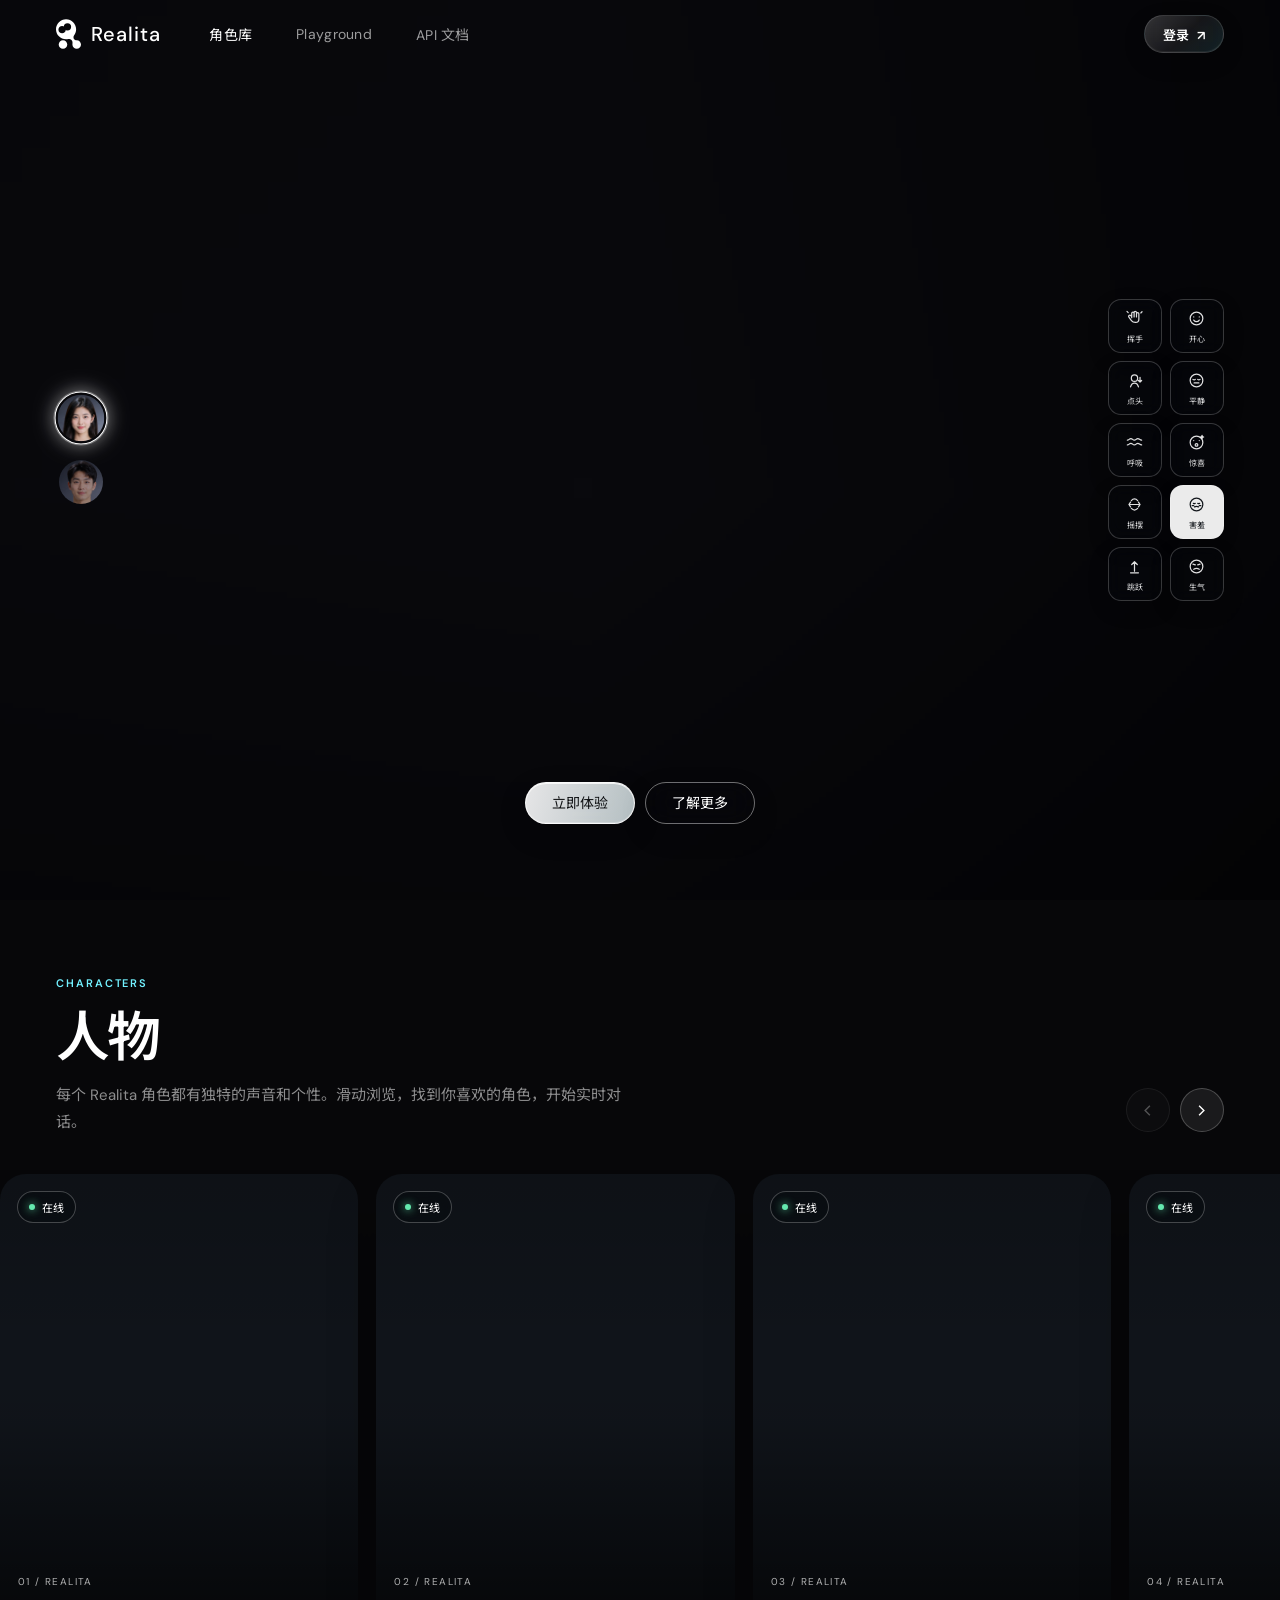
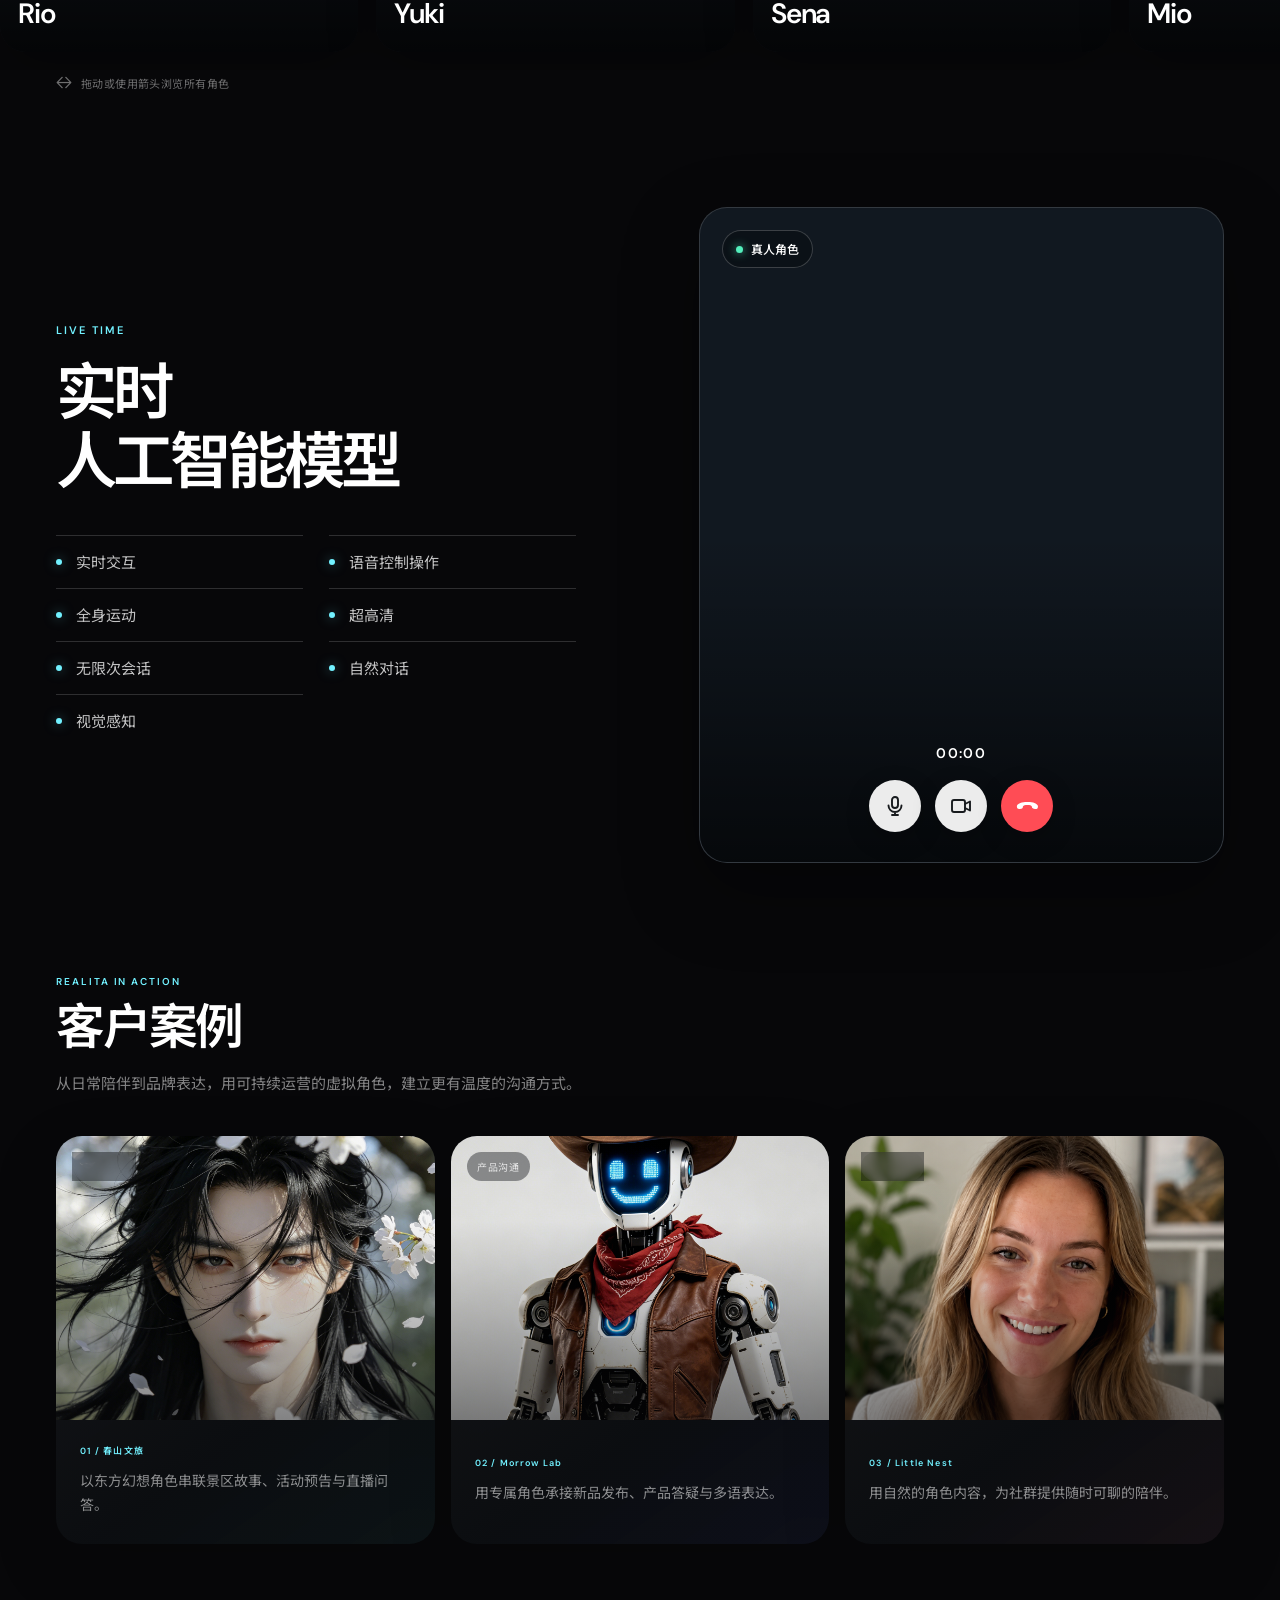
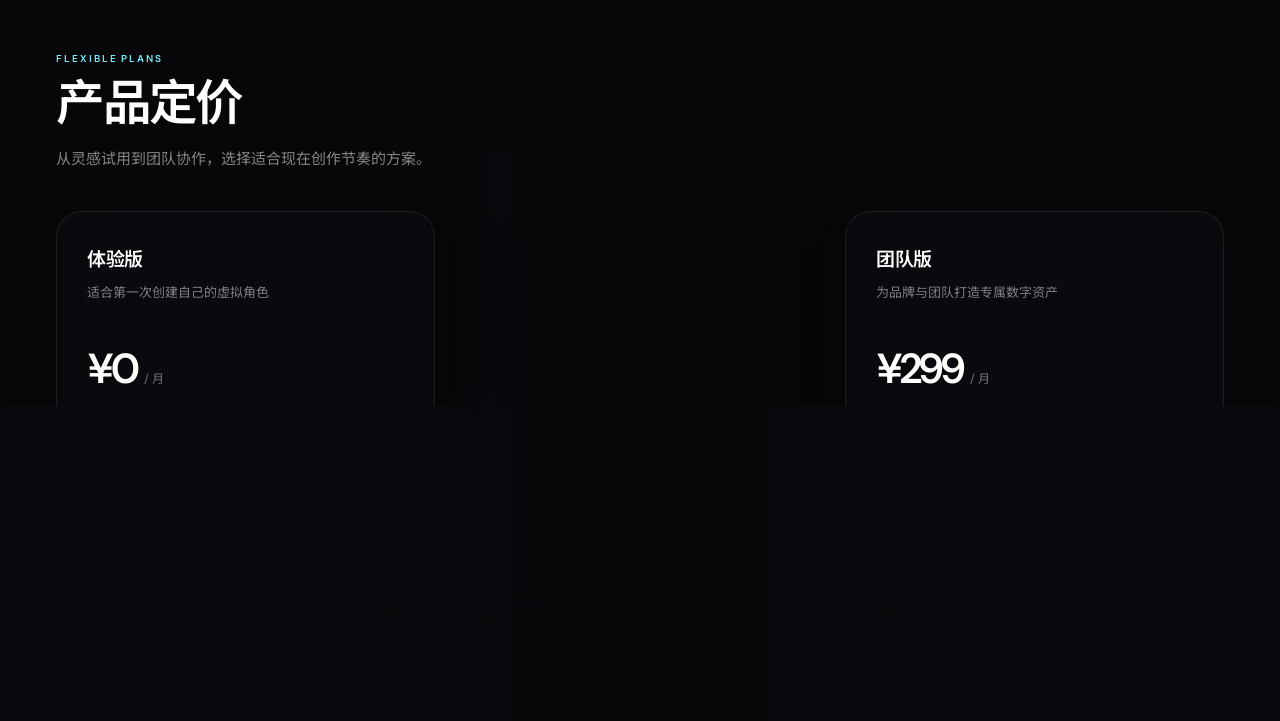
==== commit 4986064b: "Make character carousel full bleed" ====
--- a/index.html
+++ b/index.html
@@ -5,7 +5,7 @@
     <meta name="viewport" content="width=device-width, initial-scale=1.0" />
     <meta name="description" content="Realita 虚拟主播生成与直播首页" />
     <title>Realita — 让每个想法，都有自己的主播</title>
-    <link rel="stylesheet" href="./styles.css?v=248" />
+    <link rel="stylesheet" href="./styles.css?v=249" />
   </head>
   <body>
     <svg class="svg-symbols" aria-hidden="true">
--- a/styles.css
+++ b/styles.css
@@ -373,7 +373,7 @@
 .characters{position:relative;z-index:1;width:calc(100% - clamp(48px,8.8vw,144px));max-width:1280px;margin:76px auto 116px;scroll-margin-top:94px}
 .characters-head{display:flex;align-items:end;justify-content:space-between;gap:28px;margin-bottom:34px}.characters-copy{max-width:620px}.characters-number{display:block;color:var(--cyan);font-size:11px;font-weight:600;letter-spacing:.17em}.characters-copy h2{margin:18px 0 14px;color:#fff;font-size:clamp(38px,4.2vw,58px);font-weight:600;line-height:1.12;letter-spacing:-.055em;text-align:left}.characters-copy p{max-width:580px;margin:0;color:rgba(255,255,255,.54);font-size:15px;line-height:1.8}
 .characters-nav{display:flex;gap:10px;flex:none;padding-bottom:4px}.characters-nav button{width:44px;height:44px;display:grid;place-items:center;border:1px solid rgba(255,255,255,.22);border-radius:50%;background:rgba(255,255,255,.08);color:#fff;cursor:pointer;transition:background .2s ease,border-color .2s ease,opacity .2s ease}.characters-nav button:hover:not(:disabled){background:rgba(255,255,255,.18);border-color:rgba(255,255,255,.42)}.characters-nav button:disabled{opacity:.3;cursor:default}.characters-nav svg{width:19px;height:19px}
-.characters-track{display:flex;gap:18px;overflow-x:auto;overflow-y:hidden;padding:4px 0 18px;scroll-snap-type:x mandatory;scroll-behavior:smooth;scrollbar-width:none;cursor:grab;touch-action:pan-x}.characters-track::-webkit-scrollbar{display:none}.characters-track.is-dragging{scroll-snap-type:none;scroll-behavior:auto;cursor:grabbing}.character-card{position:relative;isolation:isolate;flex:0 0 clamp(300px,28vw,380px);aspect-ratio:3/4;overflow:hidden;border-radius:26px;background:#10141a;scroll-snap-align:start;box-shadow:0 20px 50px rgba(0,0,0,.23)}.character-video{position:absolute;inset:0;display:block;width:100%;height:100%;object-fit:cover;pointer-events:none;transition:transform .5s ease}.character-card:hover .character-video,.character-card:focus-within .character-video{transform:scale(1.04)}.character-shade{position:absolute;inset:0;pointer-events:none;background:linear-gradient(180deg,rgba(0,0,0,.16),transparent 36%,rgba(0,0,0,.03) 51%,rgba(0,0,0,.75))}
+.characters-track{width:100vw;margin-left:calc(50% - 50vw);display:flex;gap:18px;overflow-x:auto;overflow-y:hidden;padding:4px 0 18px;scroll-snap-type:x mandatory;scroll-behavior:smooth;scrollbar-width:none;cursor:grab;touch-action:pan-x}.characters-track::-webkit-scrollbar{display:none}.characters-track.is-dragging{scroll-snap-type:none;scroll-behavior:auto;cursor:grabbing}.character-card{position:relative;isolation:isolate;flex:0 0 clamp(300px,28vw,380px);aspect-ratio:3/4;overflow:hidden;border-radius:26px;background:#10141a;scroll-snap-align:start;box-shadow:0 20px 50px rgba(0,0,0,.23)}.character-video{position:absolute;inset:0;display:block;width:100%;height:100%;object-fit:cover;pointer-events:none;transition:transform .5s ease}.character-card:hover .character-video,.character-card:focus-within .character-video{transform:scale(1.04)}.character-shade{position:absolute;inset:0;pointer-events:none;background:linear-gradient(180deg,rgba(0,0,0,.16),transparent 36%,rgba(0,0,0,.03) 51%,rgba(0,0,0,.75))}
 .character-live{position:absolute;top:17px;left:17px;display:flex;align-items:center;gap:7px;padding:7px 11px;border:1px solid rgba(255,255,255,.24);border-radius:999px;background:rgba(5,9,13,.38);color:#fff;font-size:11px;backdrop-filter:blur(9px);-webkit-backdrop-filter:blur(9px)}.character-live i{width:6px;height:6px;border-radius:50%;background:#64e9ae;box-shadow:0 0 9px #64e9ae}.character-card-info{position:absolute;right:18px;bottom:20px;left:18px;color:#fff;transition:transform .25s ease,opacity .25s ease}.character-card-info small{font-size:10px;letter-spacing:.14em;color:rgba(255,255,255,.68)}.character-card-info h3{margin:5px 0 0;font-size:28px;font-weight:400;letter-spacing:-.04em;text-align:left}.character-chat-button{position:absolute;z-index:2;left:50%;bottom:34px;height:44px;display:flex;align-items:center;justify-content:center;gap:10px;padding:0 21px;border:1px solid rgba(255,255,255,.96);border-radius:54px;background:linear-gradient(105deg,rgba(255,255,255,.97),rgba(239,252,253,.92));color:#080d0f;font-size:16px;font-weight:500;white-space:nowrap;opacity:0;cursor:pointer;transform:translate(-50%,10px);backdrop-filter:blur(8px) saturate(160%);-webkit-backdrop-filter:blur(8px) saturate(160%);box-shadow:0 8px 26px rgba(28,80,88,.13),0 0 22px rgba(225,252,254,.14),inset 0 1px 0 rgba(255,255,255,.76),inset 0 -1px 0 rgba(255,255,255,.18);transition:opacity .22s ease,transform .22s ease,background .2s ease}.character-chat-button svg{width:19px;height:18px;color:#111;fill:none}.character-chat-button:hover{background:linear-gradient(105deg,#fff,rgba(246,254,255,.98))}.character-card:hover .character-chat-button,.character-card:focus-within .character-chat-button{opacity:1;transform:translate(-50%,0)}.character-card:hover .character-chat-button:hover,.character-card:focus-within .character-chat-button:hover{transform:translate(-50%,0) scale(1.08)}.character-card:hover .character-card-info,.character-card:focus-within .character-card-info{opacity:0;transform:translateY(12px)}.characters-hint{display:flex;align-items:center;justify-content:flex-start;gap:8px;margin:5px 0 0;color:rgba(255,255,255,.42);font-size:11px;letter-spacing:.04em}.characters-hint span{font-size:16px;line-height:1}
 .case-copy h3,.character-card-info h3{font-weight:600}
 @media(hover:none){.character-chat-button{opacity:1;transform:translate(-50%,0)}.character-card-info{bottom:91px}.character-card:hover .character-card-info{opacity:1;transform:none}}
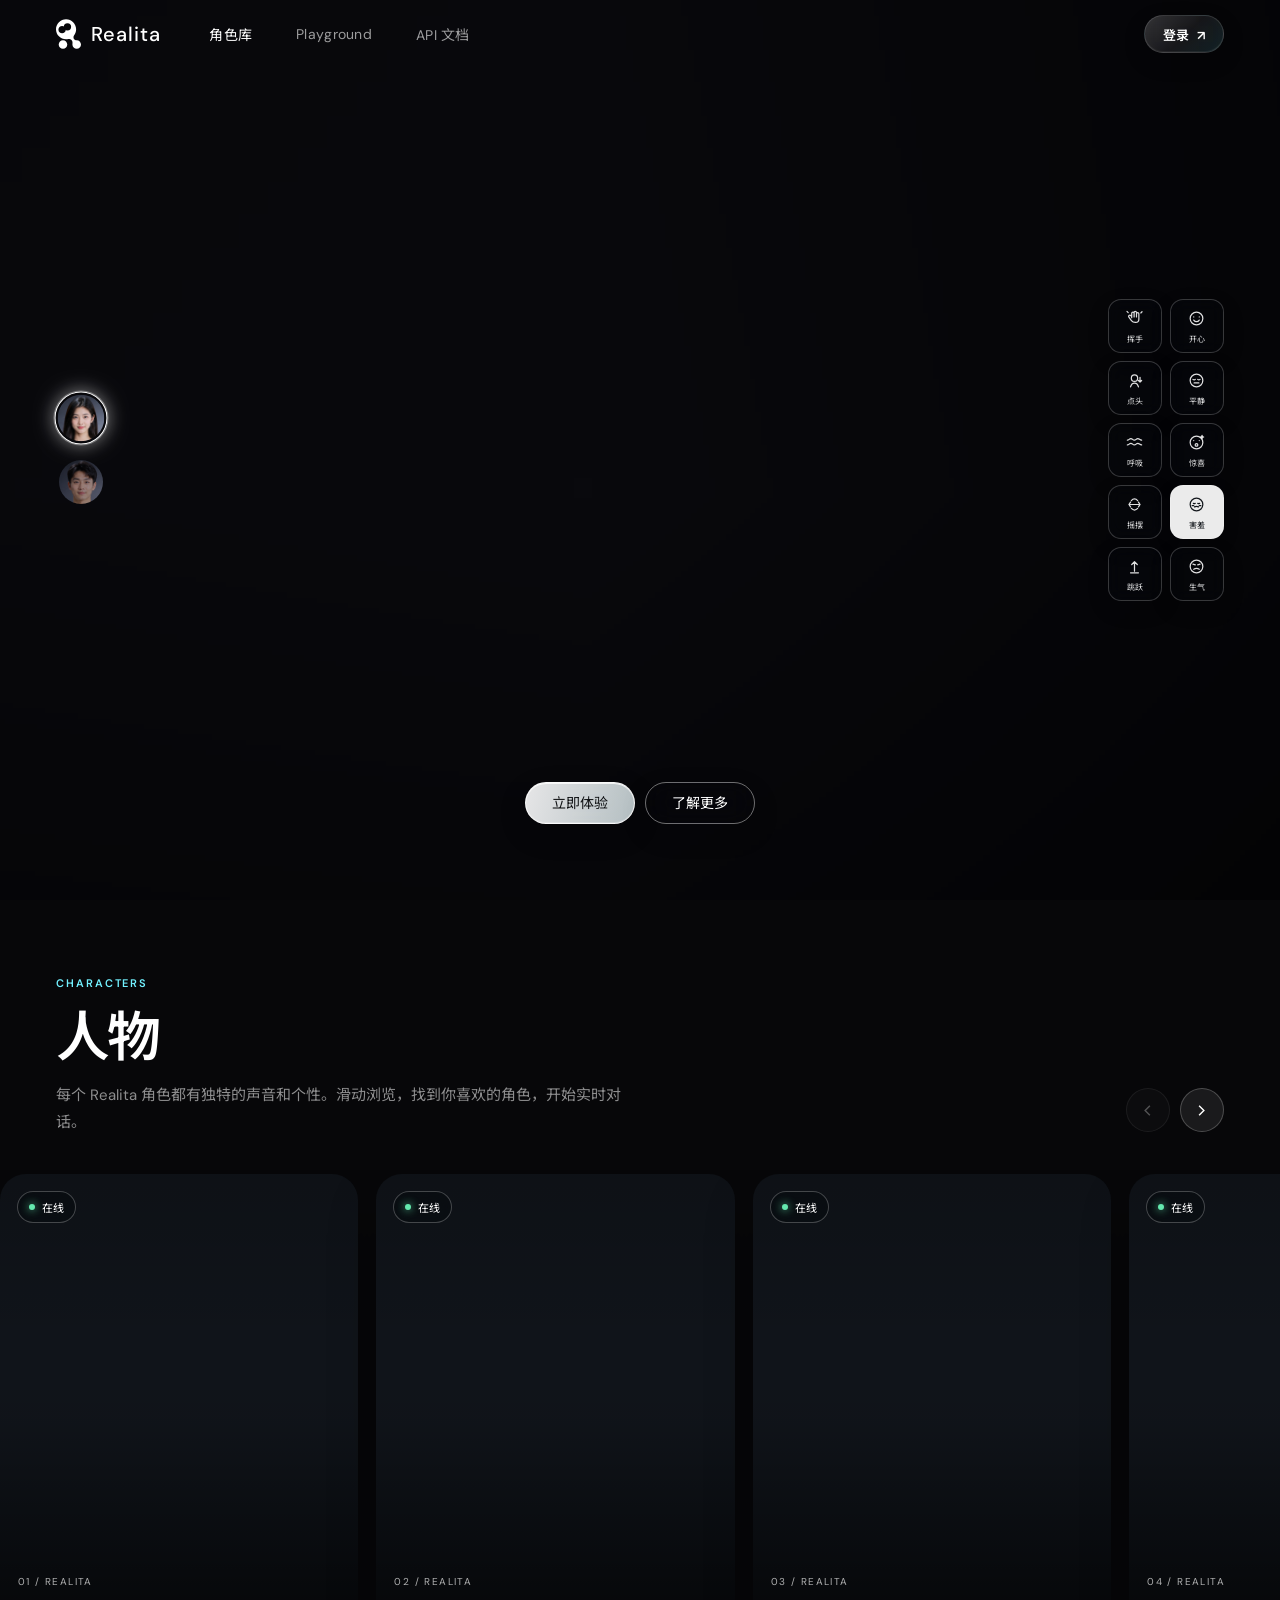
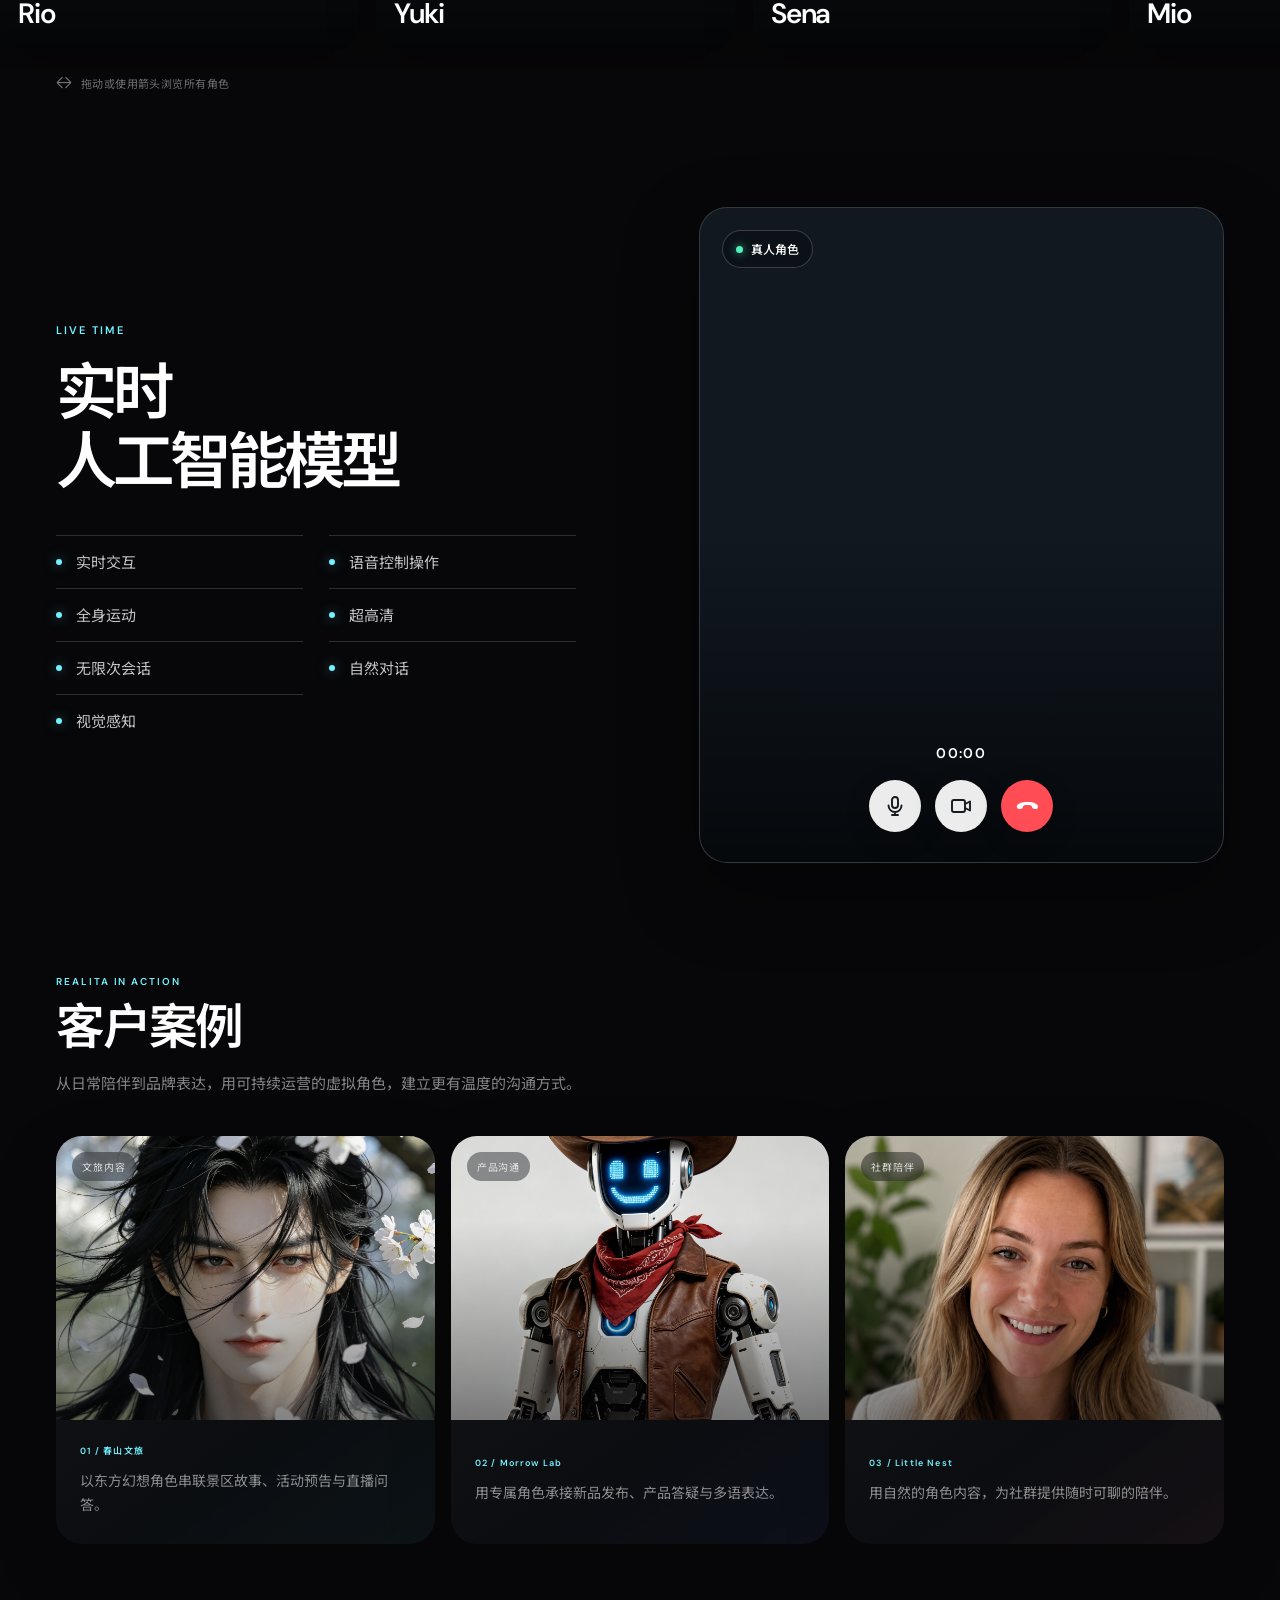
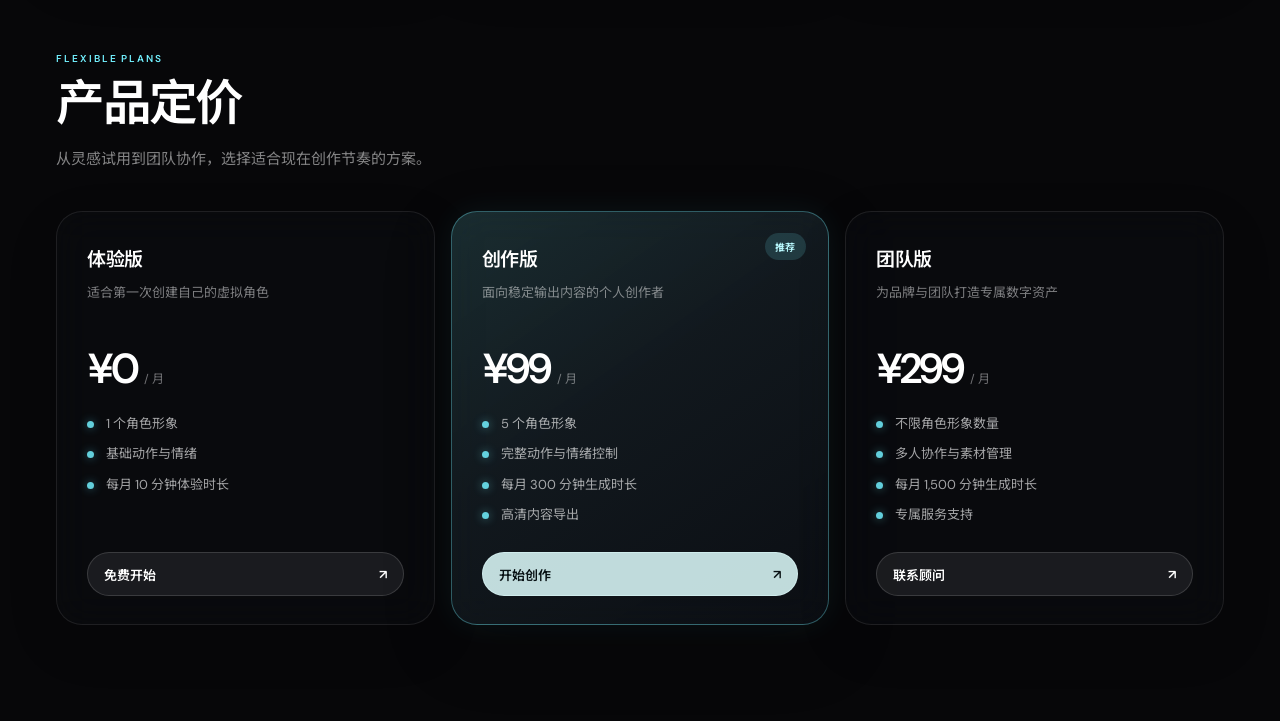
==== commit cbc3c506: "Move call mode controls to top right" ====
--- a/index.html
+++ b/index.html
@@ -5,7 +5,7 @@
     <meta name="viewport" content="width=device-width, initial-scale=1.0" />
     <meta name="description" content="Realita 虚拟主播生成与直播首页" />
     <title>Realita — 让每个想法，都有自己的主播</title>
-    <link rel="stylesheet" href="./styles.css?v=249" />
+    <link rel="stylesheet" href="./styles.css?v=250" />
   </head>
   <body>
     <svg class="svg-symbols" aria-hidden="true">
--- a/styles.css
+++ b/styles.css
@@ -322,8 +322,8 @@
 .call-flow[hidden]{display:none}.call-flow{position:fixed;z-index:100;inset:0;overflow:hidden;background:#05070a;opacity:0;transition:opacity .38s ease}.call-flow.is-active{opacity:1}.call-dialer{position:absolute;z-index:2;inset:0;display:grid;place-items:center;overflow:hidden;background:radial-gradient(circle at 50% 42%,rgba(64,172,187,.18),transparent 34%),#05070a;transition:opacity .62s ease,visibility .62s ease}.dial-cloth{position:absolute;width:min(76vw,760px);aspect-ratio:1.12;overflow:hidden;border:1px solid rgba(255,255,255,.14);border-radius:42% 58% 50% 50% / 52% 40% 60% 48%;background:radial-gradient(circle at 20% 28%,rgba(139,248,255,.66),transparent 19%),radial-gradient(circle at 76% 25%,rgba(73,131,255,.58),transparent 25%),radial-gradient(circle at 48% 78%,rgba(31,193,180,.42),transparent 31%),linear-gradient(135deg,rgba(255,255,255,.14),rgba(29,73,91,.18) 46%,rgba(255,255,255,.04));box-shadow:inset 0 0 80px rgba(255,255,255,.12),0 0 100px rgba(68,196,214,.12);filter:saturate(1.16);animation:dial-cloth-drift 4.8s ease-in-out infinite alternate}.dial-cloth::before,.dial-cloth::after{content:"";position:absolute;inset:-18%;background:repeating-linear-gradient(112deg,rgba(255,255,255,.2) 0 1px,transparent 1px 28px),repeating-linear-gradient(18deg,rgba(115,240,255,.13) 0 1px,transparent 1px 38px);mix-blend-mode:overlay;transform:perspective(420px) rotateX(48deg) rotateZ(-10deg) scale(1.26);animation:dial-cloth-weave 3.5s ease-in-out infinite alternate}.dial-cloth::after{inset:-8%;opacity:.62;filter:blur(11px);transform:perspective(430px) rotateX(-36deg) rotateZ(16deg) scale(1.18);animation-duration:4.4s;animation-direction:alternate-reverse}.dial-cloth i{position:absolute;display:block;border:1px solid rgba(235,255,255,.5);border-radius:50%;animation:dial-ring 2.7s cubic-bezier(.18,.72,.26,1) infinite}.dial-cloth i:nth-child(1){width:18%;aspect-ratio:1;left:20%;top:28%;animation-delay:-1.4s}.dial-cloth i:nth-child(2){width:22%;aspect-ratio:1;right:17%;bottom:24%;animation-delay:-.7s}.dial-cloth i:nth-child(3){width:14%;aspect-ratio:1;right:29%;top:18%;animation-delay:-2.1s}.dial-content{position:relative;z-index:2;display:flex;flex-direction:column;align-items:center;text-align:center;text-shadow:0 4px 24px rgba(0,0,0,.36)}.dial-avatar{width:112px;height:112px;overflow:hidden;border:1px solid rgba(255,255,255,.6);border-radius:50%;background:rgba(8,14,18,.72);box-shadow:0 0 0 8px rgba(255,255,255,.07),0 16px 44px rgba(0,0,0,.32)}.dial-avatar img{display:block;width:100%;height:100%;object-fit:cover}.dial-status{margin-top:27px;color:rgba(225,255,255,.74);font-size:11px;letter-spacing:.18em}.dial-content strong{margin-top:10px;color:#fff;font-size:clamp(25px,3vw,40px);font-weight:600;letter-spacing:-.045em}.dial-content p{margin:10px 0 18px;color:rgba(255,255,255,.62);font-size:14px}.dial-countdown{display:flex;align-items:baseline;gap:7px;color:rgba(255,255,255,.7)}.dial-countdown b{color:#fff;font-size:24px;font-weight:600;letter-spacing:.08em}.dial-countdown span{font-size:12px}.dial-cancel{margin-top:28px;padding:10px 20px;border:1px solid rgba(255,255,255,.24);border-radius:999px;background:rgba(5,9,12,.3);color:rgba(255,255,255,.88);font-size:12px;cursor:pointer;backdrop-filter:blur(12px);-webkit-backdrop-filter:blur(12px);transition:background .2s ease,transform .2s ease}.dial-cancel:hover{background:rgba(255,255,255,.16);transform:translateY(-2px)}.call-embed{position:absolute;z-index:3;inset:0;width:100%;height:100%;border:0;opacity:0;visibility:hidden;pointer-events:none;transition:opacity .48s ease}.call-flow.is-connected .call-dialer{visibility:hidden;opacity:0;pointer-events:none}.call-flow.is-connected .call-embed{visibility:visible;opacity:1;pointer-events:auto}.call-control:disabled{cursor:wait;opacity:.55}@keyframes dial-cloth-drift{0%{transform:translate3d(-5%,-3%,0) rotate(-8deg) scale(.94);border-radius:42% 58% 50% 50% / 52% 40% 60% 48%}100%{transform:translate3d(6%,5%,0) rotate(8deg) scale(1.07);border-radius:57% 43% 61% 39% / 42% 58% 42% 58%}}@keyframes dial-cloth-weave{0%{transform:perspective(420px) rotateX(48deg) rotateZ(-10deg) translate3d(-4%,3%,0) scale(1.26)}100%{transform:perspective(420px) rotateX(33deg) rotateZ(8deg) translate3d(5%,-4%,0) scale(1.2)}}@keyframes dial-ring{0%{opacity:.74;transform:scale(.35)}100%{opacity:0;transform:scale(2.8)}}@media(max-width:640px){.dial-cloth{width:122vw;border-radius:44% 56% 54% 46% / 48% 44% 56% 52%}.dial-avatar{width:94px;height:94px}.dial-status{margin-top:23px}.dial-content p{font-size:13px}.dial-cancel{margin-top:24px}}
 
 /* Separate chat action and lower-right settings */
-.stage.banner-mode .video-controls{bottom:36px;padding:0 18px}.stage.banner-mode .call-control{top:0;width:auto;min-width:112px;height:44px;padding:0 21px;gap:10px}.stage.banner-mode .call-control .control-label{font-size:16px}.stage.banner-mode .call-control .control-icon,.stage.banner-mode .call-control .control-icon svg{width:19px;height:19px}.stage-settings-controls{position:fixed;z-index:4;right:clamp(24px,4vw,64px);bottom:47px;display:flex;align-items:center;gap:8px;visibility:hidden;opacity:0;pointer-events:none;transition:opacity .24s ease,visibility .24s ease}.call-flow.is-connected>.stage-settings-controls{visibility:visible;opacity:1;pointer-events:auto}.call-flow.is-floating-call>.stage-settings-controls{visibility:hidden;opacity:0;pointer-events:none}.stage-settings-controls>*{box-sizing:border-box;width:96px;height:38px}.stage-settings-controls .stage-control-group{width:96px;min-height:38px;padding:4px 5px}.stage-settings-controls .stage-control-segment{width:100%}.stage-settings-controls .stage-option{flex:1;height:28px;padding:0 3px}.stage-settings-controls .stage-background-toggle{position:fixed;z-index:5;top:auto;right:auto;bottom:47px;left:clamp(24px,4vw,64px);justify-content:center;min-height:38px;padding:4px 8px}.stage-settings-controls .stage-control-group,.stage-settings-controls .stage-background-toggle{background:rgba(10,15,22,.18)}
-@media(max-width:760px){.stage.banner-mode .video-controls{bottom:24px;padding:0 8px}.stage.banner-mode .call-control{min-width:94px;height:38px;padding:0 14px}.stage.banner-mode .call-control .control-label{font-size:13px}.stage-settings-controls{right:12px;bottom:96px;gap:5px}.stage-settings-controls>*{width:76px;height:32px}.stage-settings-controls .stage-control-group{width:76px;min-height:32px;padding:3px}.stage-settings-controls .stage-option{height:24px;font-size:9px}.stage-settings-controls .stage-background-toggle{top:auto;right:auto;bottom:96px;left:12px;min-height:32px;padding:3px 5px}.stage-settings-controls .stage-background-toggle>span,.stage-settings-controls .stage-background-toggle strong{font-size:9px}}
+.stage.banner-mode .video-controls{bottom:36px;padding:0 18px}.stage.banner-mode .call-control{top:0;width:auto;min-width:112px;height:44px;padding:0 21px;gap:10px}.stage.banner-mode .call-control .control-label{font-size:16px}.stage.banner-mode .call-control .control-icon,.stage.banner-mode .call-control .control-icon svg{width:19px;height:19px}.stage-settings-controls{position:fixed;z-index:4;top:108px;right:clamp(24px,4vw,64px);bottom:auto;display:flex;align-items:center;gap:8px;visibility:hidden;opacity:0;pointer-events:none;transition:opacity .24s ease,visibility .24s ease}.call-flow.is-connected>.stage-settings-controls{visibility:visible;opacity:1;pointer-events:auto}.call-flow.is-floating-call>.stage-settings-controls{visibility:hidden;opacity:0;pointer-events:none}.stage-settings-controls>*{box-sizing:border-box;width:96px;height:38px}.stage-settings-controls .stage-control-group{width:96px;min-height:38px;padding:4px 5px}.stage-settings-controls .stage-control-segment{width:100%}.stage-settings-controls .stage-option{flex:1;height:28px;padding:0 3px}.stage-settings-controls .stage-background-toggle{position:fixed;z-index:5;top:auto;right:auto;bottom:47px;left:clamp(24px,4vw,64px);justify-content:center;min-height:38px;padding:4px 8px}.stage-settings-controls .stage-control-group,.stage-settings-controls .stage-background-toggle{background:rgba(10,15,22,.18)}
+@media(max-width:760px){.stage.banner-mode .video-controls{bottom:24px;padding:0 8px}.stage.banner-mode .call-control{min-width:94px;height:38px;padding:0 14px}.stage.banner-mode .call-control .control-label{font-size:13px}.stage-settings-controls{top:78px;right:12px;bottom:auto;gap:5px}.stage-settings-controls>*{width:76px;height:32px}.stage-settings-controls .stage-control-group{width:76px;min-height:32px;padding:3px}.stage-settings-controls .stage-option{height:24px;font-size:9px}.stage-settings-controls .stage-background-toggle{top:auto;right:auto;bottom:96px;left:12px;min-height:32px;padding:3px 5px}.stage-settings-controls .stage-background-toggle>span,.stage-settings-controls .stage-background-toggle strong{font-size:9px}}
 
 /* Shared horizontal alignment for navigation and stage controls. */
 :root{--page-edge:clamp(24px,4.4vw,72px)}
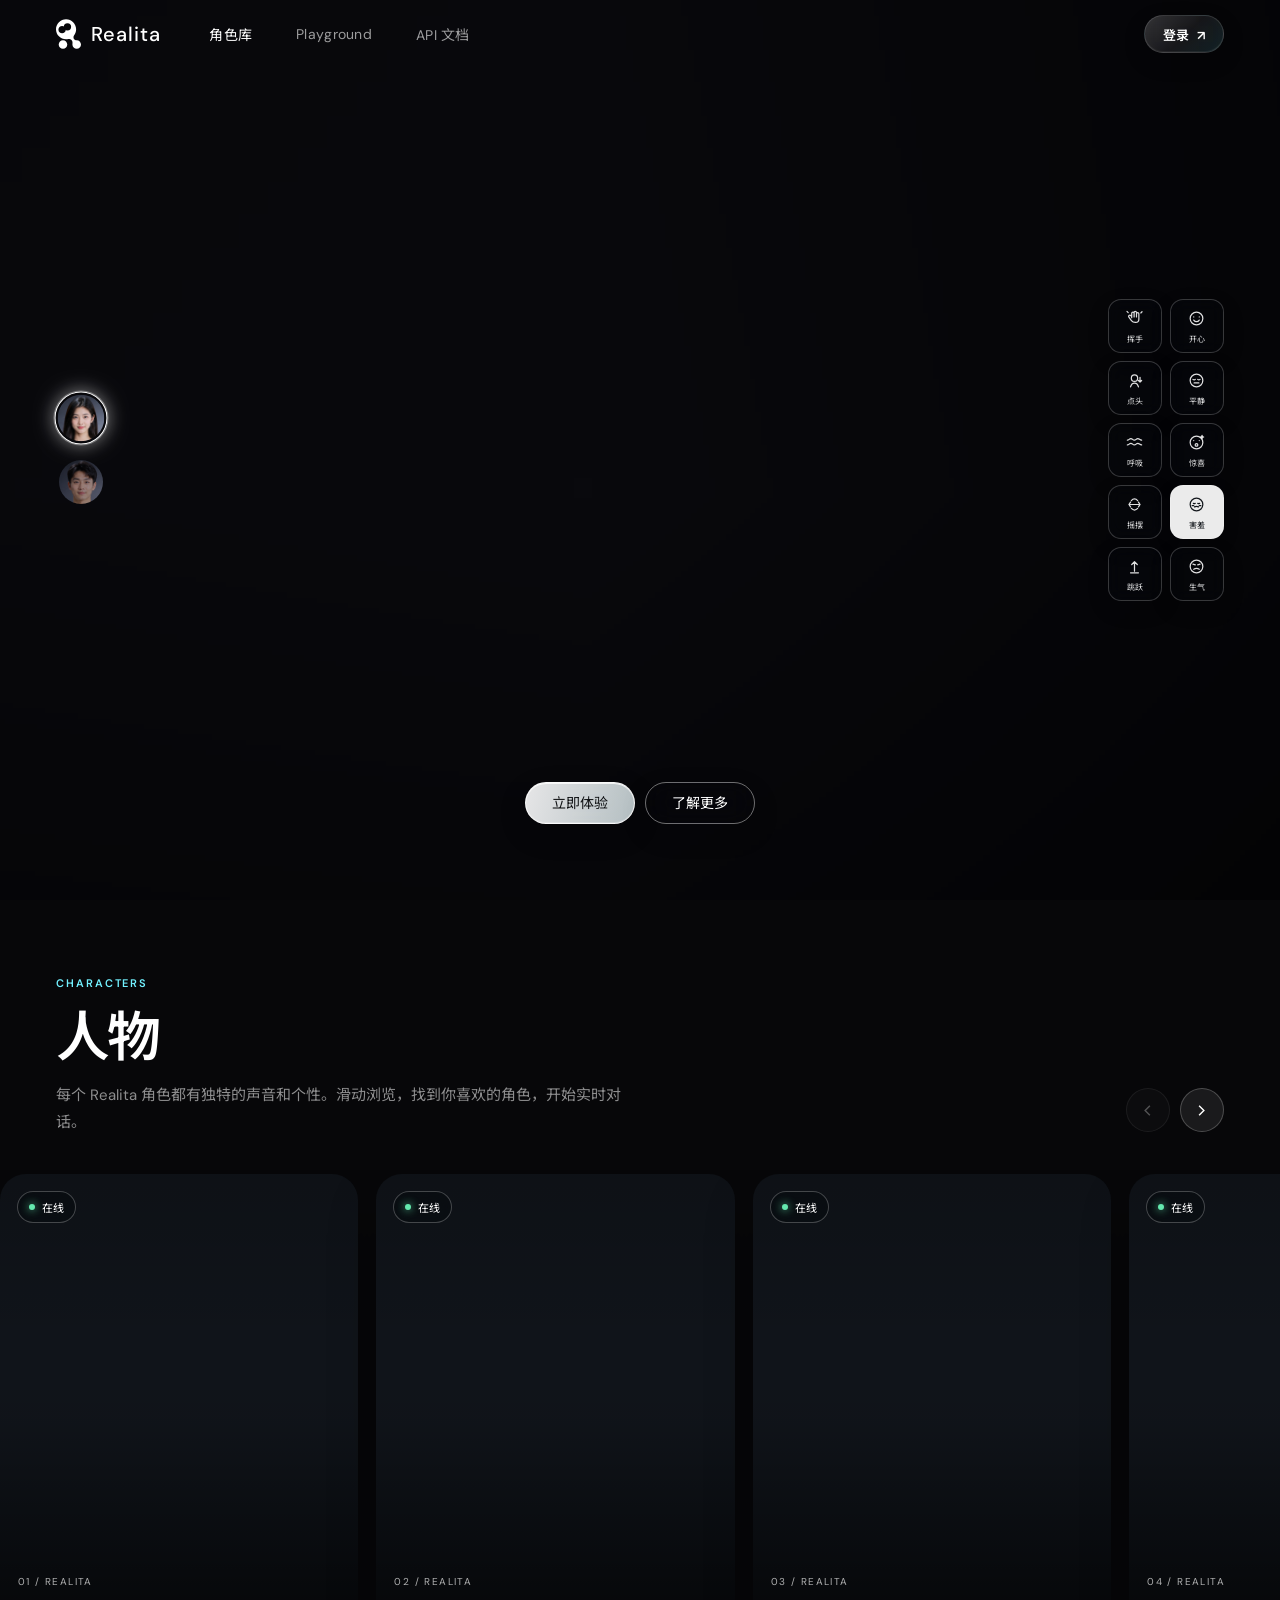
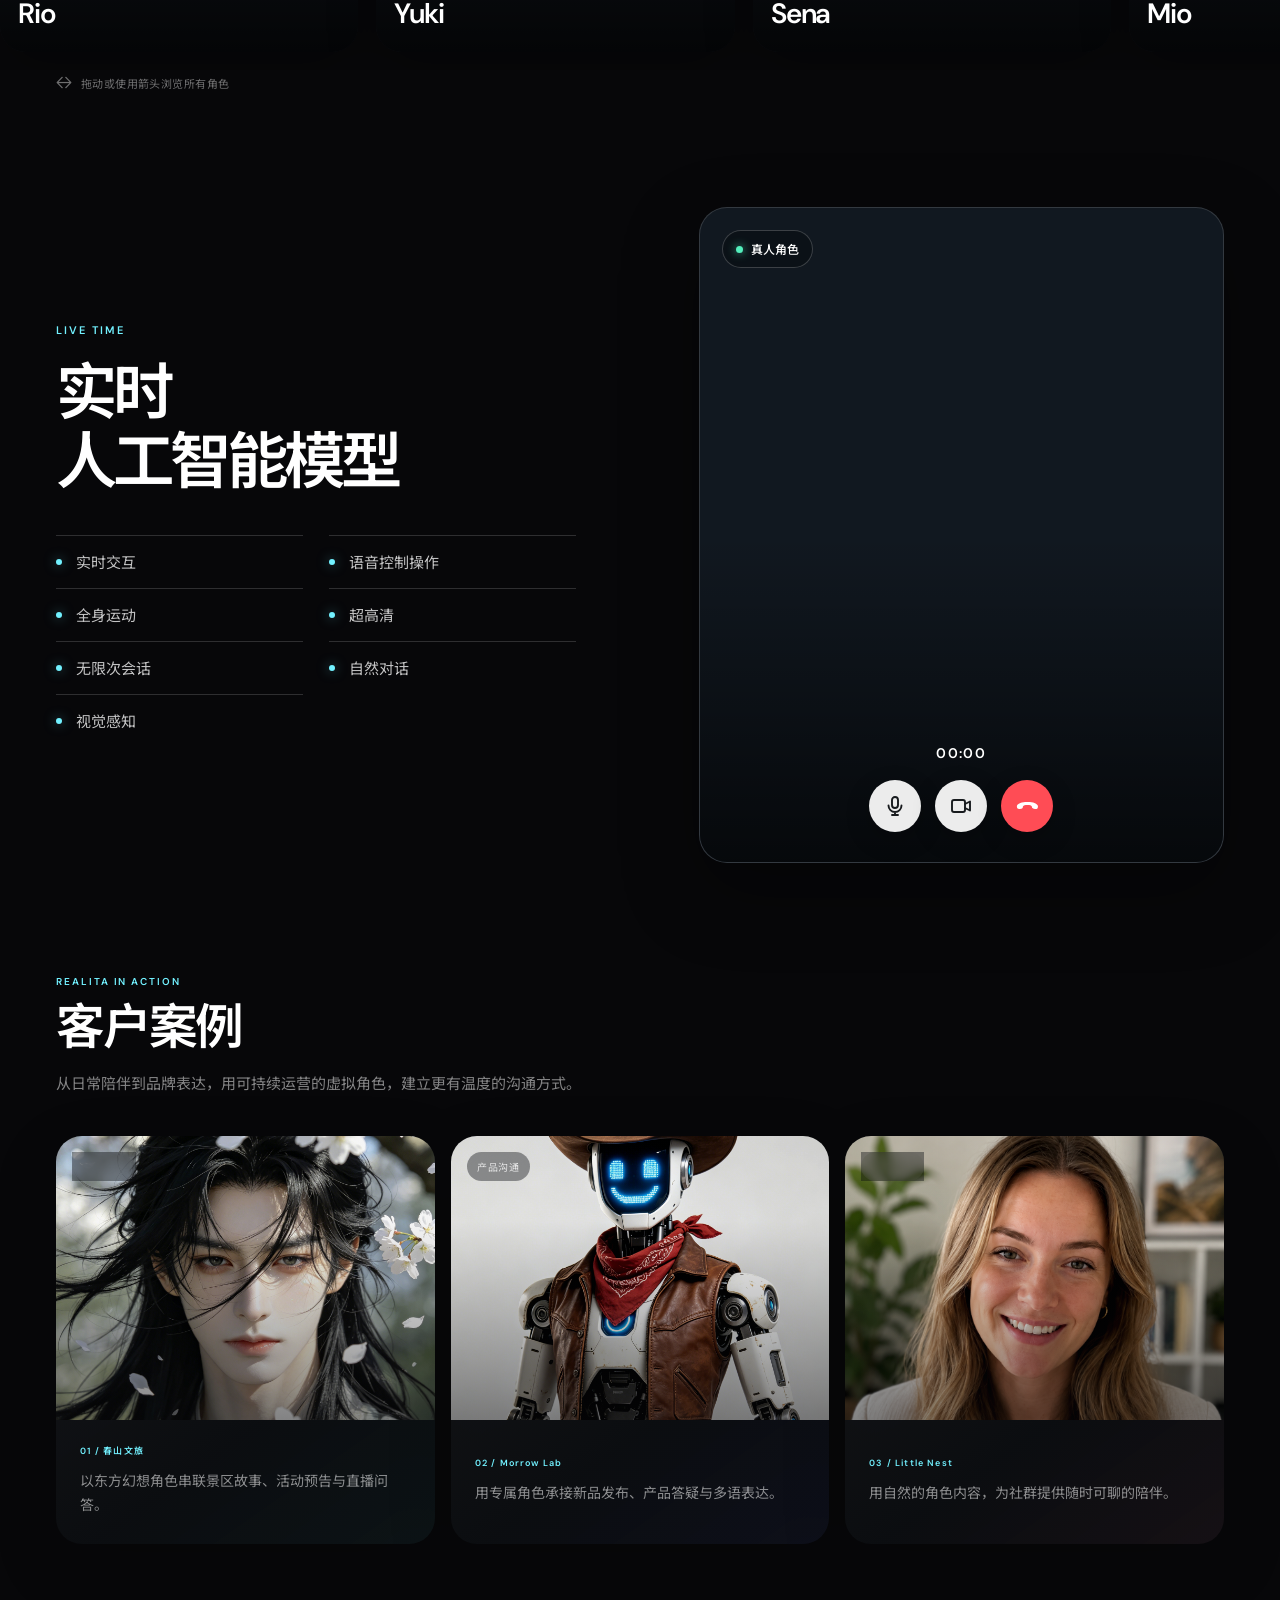
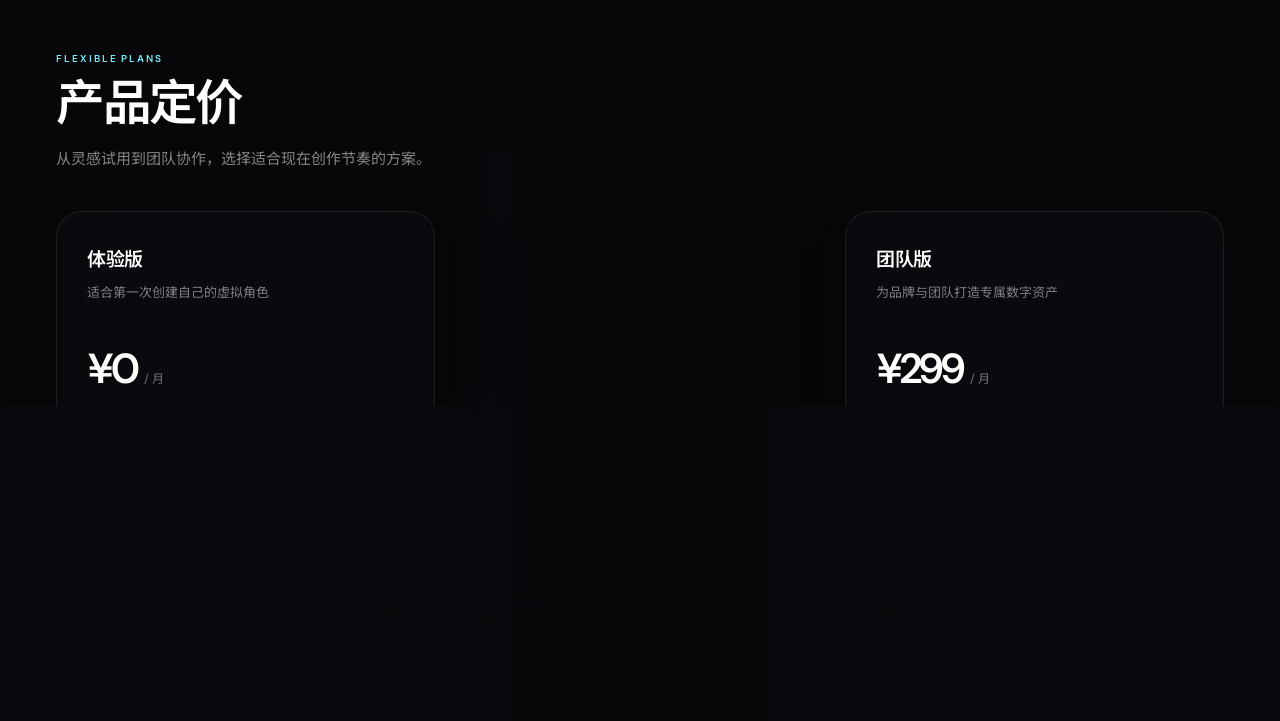
==== commit 59572be5: "Align call settings with host information" ====
--- a/index.html
+++ b/index.html
@@ -5,7 +5,7 @@
     <meta name="viewport" content="width=device-width, initial-scale=1.0" />
     <meta name="description" content="Realita 虚拟主播生成与直播首页" />
     <title>Realita — 让每个想法，都有自己的主播</title>
-    <link rel="stylesheet" href="./styles.css?v=250" />
+    <link rel="stylesheet" href="./styles.css?v=252" />
   </head>
   <body>
     <svg class="svg-symbols" aria-hidden="true">
--- a/styles.css
+++ b/styles.css
@@ -321,9 +321,9 @@
 .call-flow.is-connecting{position:absolute;z-index:120;inset:auto;top:0;left:0;width:100%;height:100svh;border-radius:0}
 .call-flow[hidden]{display:none}.call-flow{position:fixed;z-index:100;inset:0;overflow:hidden;background:#05070a;opacity:0;transition:opacity .38s ease}.call-flow.is-active{opacity:1}.call-dialer{position:absolute;z-index:2;inset:0;display:grid;place-items:center;overflow:hidden;background:radial-gradient(circle at 50% 42%,rgba(64,172,187,.18),transparent 34%),#05070a;transition:opacity .62s ease,visibility .62s ease}.dial-cloth{position:absolute;width:min(76vw,760px);aspect-ratio:1.12;overflow:hidden;border:1px solid rgba(255,255,255,.14);border-radius:42% 58% 50% 50% / 52% 40% 60% 48%;background:radial-gradient(circle at 20% 28%,rgba(139,248,255,.66),transparent 19%),radial-gradient(circle at 76% 25%,rgba(73,131,255,.58),transparent 25%),radial-gradient(circle at 48% 78%,rgba(31,193,180,.42),transparent 31%),linear-gradient(135deg,rgba(255,255,255,.14),rgba(29,73,91,.18) 46%,rgba(255,255,255,.04));box-shadow:inset 0 0 80px rgba(255,255,255,.12),0 0 100px rgba(68,196,214,.12);filter:saturate(1.16);animation:dial-cloth-drift 4.8s ease-in-out infinite alternate}.dial-cloth::before,.dial-cloth::after{content:"";position:absolute;inset:-18%;background:repeating-linear-gradient(112deg,rgba(255,255,255,.2) 0 1px,transparent 1px 28px),repeating-linear-gradient(18deg,rgba(115,240,255,.13) 0 1px,transparent 1px 38px);mix-blend-mode:overlay;transform:perspective(420px) rotateX(48deg) rotateZ(-10deg) scale(1.26);animation:dial-cloth-weave 3.5s ease-in-out infinite alternate}.dial-cloth::after{inset:-8%;opacity:.62;filter:blur(11px);transform:perspective(430px) rotateX(-36deg) rotateZ(16deg) scale(1.18);animation-duration:4.4s;animation-direction:alternate-reverse}.dial-cloth i{position:absolute;display:block;border:1px solid rgba(235,255,255,.5);border-radius:50%;animation:dial-ring 2.7s cubic-bezier(.18,.72,.26,1) infinite}.dial-cloth i:nth-child(1){width:18%;aspect-ratio:1;left:20%;top:28%;animation-delay:-1.4s}.dial-cloth i:nth-child(2){width:22%;aspect-ratio:1;right:17%;bottom:24%;animation-delay:-.7s}.dial-cloth i:nth-child(3){width:14%;aspect-ratio:1;right:29%;top:18%;animation-delay:-2.1s}.dial-content{position:relative;z-index:2;display:flex;flex-direction:column;align-items:center;text-align:center;text-shadow:0 4px 24px rgba(0,0,0,.36)}.dial-avatar{width:112px;height:112px;overflow:hidden;border:1px solid rgba(255,255,255,.6);border-radius:50%;background:rgba(8,14,18,.72);box-shadow:0 0 0 8px rgba(255,255,255,.07),0 16px 44px rgba(0,0,0,.32)}.dial-avatar img{display:block;width:100%;height:100%;object-fit:cover}.dial-status{margin-top:27px;color:rgba(225,255,255,.74);font-size:11px;letter-spacing:.18em}.dial-content strong{margin-top:10px;color:#fff;font-size:clamp(25px,3vw,40px);font-weight:600;letter-spacing:-.045em}.dial-content p{margin:10px 0 18px;color:rgba(255,255,255,.62);font-size:14px}.dial-countdown{display:flex;align-items:baseline;gap:7px;color:rgba(255,255,255,.7)}.dial-countdown b{color:#fff;font-size:24px;font-weight:600;letter-spacing:.08em}.dial-countdown span{font-size:12px}.dial-cancel{margin-top:28px;padding:10px 20px;border:1px solid rgba(255,255,255,.24);border-radius:999px;background:rgba(5,9,12,.3);color:rgba(255,255,255,.88);font-size:12px;cursor:pointer;backdrop-filter:blur(12px);-webkit-backdrop-filter:blur(12px);transition:background .2s ease,transform .2s ease}.dial-cancel:hover{background:rgba(255,255,255,.16);transform:translateY(-2px)}.call-embed{position:absolute;z-index:3;inset:0;width:100%;height:100%;border:0;opacity:0;visibility:hidden;pointer-events:none;transition:opacity .48s ease}.call-flow.is-connected .call-dialer{visibility:hidden;opacity:0;pointer-events:none}.call-flow.is-connected .call-embed{visibility:visible;opacity:1;pointer-events:auto}.call-control:disabled{cursor:wait;opacity:.55}@keyframes dial-cloth-drift{0%{transform:translate3d(-5%,-3%,0) rotate(-8deg) scale(.94);border-radius:42% 58% 50% 50% / 52% 40% 60% 48%}100%{transform:translate3d(6%,5%,0) rotate(8deg) scale(1.07);border-radius:57% 43% 61% 39% / 42% 58% 42% 58%}}@keyframes dial-cloth-weave{0%{transform:perspective(420px) rotateX(48deg) rotateZ(-10deg) translate3d(-4%,3%,0) scale(1.26)}100%{transform:perspective(420px) rotateX(33deg) rotateZ(8deg) translate3d(5%,-4%,0) scale(1.2)}}@keyframes dial-ring{0%{opacity:.74;transform:scale(.35)}100%{opacity:0;transform:scale(2.8)}}@media(max-width:640px){.dial-cloth{width:122vw;border-radius:44% 56% 54% 46% / 48% 44% 56% 52%}.dial-avatar{width:94px;height:94px}.dial-status{margin-top:23px}.dial-content p{font-size:13px}.dial-cancel{margin-top:24px}}
 
-/* Separate chat action and lower-right settings */
-.stage.banner-mode .video-controls{bottom:36px;padding:0 18px}.stage.banner-mode .call-control{top:0;width:auto;min-width:112px;height:44px;padding:0 21px;gap:10px}.stage.banner-mode .call-control .control-label{font-size:16px}.stage.banner-mode .call-control .control-icon,.stage.banner-mode .call-control .control-icon svg{width:19px;height:19px}.stage-settings-controls{position:fixed;z-index:4;top:108px;right:clamp(24px,4vw,64px);bottom:auto;display:flex;align-items:center;gap:8px;visibility:hidden;opacity:0;pointer-events:none;transition:opacity .24s ease,visibility .24s ease}.call-flow.is-connected>.stage-settings-controls{visibility:visible;opacity:1;pointer-events:auto}.call-flow.is-floating-call>.stage-settings-controls{visibility:hidden;opacity:0;pointer-events:none}.stage-settings-controls>*{box-sizing:border-box;width:96px;height:38px}.stage-settings-controls .stage-control-group{width:96px;min-height:38px;padding:4px 5px}.stage-settings-controls .stage-control-segment{width:100%}.stage-settings-controls .stage-option{flex:1;height:28px;padding:0 3px}.stage-settings-controls .stage-background-toggle{position:fixed;z-index:5;top:auto;right:auto;bottom:47px;left:clamp(24px,4vw,64px);justify-content:center;min-height:38px;padding:4px 8px}.stage-settings-controls .stage-control-group,.stage-settings-controls .stage-background-toggle{background:rgba(10,15,22,.18)}
-@media(max-width:760px){.stage.banner-mode .video-controls{bottom:24px;padding:0 8px}.stage.banner-mode .call-control{min-width:94px;height:38px;padding:0 14px}.stage.banner-mode .call-control .control-label{font-size:13px}.stage-settings-controls{top:78px;right:12px;bottom:auto;gap:5px}.stage-settings-controls>*{width:76px;height:32px}.stage-settings-controls .stage-control-group{width:76px;min-height:32px;padding:3px}.stage-settings-controls .stage-option{height:24px;font-size:9px}.stage-settings-controls .stage-background-toggle{top:auto;right:auto;bottom:96px;left:12px;min-height:32px;padding:3px 5px}.stage-settings-controls .stage-background-toggle>span,.stage-settings-controls .stage-background-toggle strong{font-size:9px}}
+/* Separate chat action and top-right settings */
+.stage.banner-mode .video-controls{bottom:36px;padding:0 18px}.stage.banner-mode .call-control{top:0;width:auto;min-width:112px;height:44px;padding:0 21px;gap:10px}.stage.banner-mode .call-control .control-label{font-size:16px}.stage.banner-mode .call-control .control-icon,.stage.banner-mode .call-control .control-icon svg{width:19px;height:19px}.stage-settings-controls{position:fixed;z-index:4;top:84px;right:clamp(24px,4vw,64px);bottom:auto;display:flex;align-items:center;gap:8px;visibility:hidden;opacity:0;pointer-events:none;transition:opacity .24s ease,visibility .24s ease}.call-flow.is-connected>.stage-settings-controls{visibility:visible;opacity:1;pointer-events:auto}.call-flow.is-floating-call>.stage-settings-controls{visibility:hidden;opacity:0;pointer-events:none}.stage-settings-controls>*{box-sizing:border-box;width:96px;height:38px}.stage-settings-controls .stage-control-group{width:96px;min-height:38px;padding:4px 5px}.stage-settings-controls .stage-control-segment{width:100%}.stage-settings-controls .stage-option{flex:1;height:28px;padding:0 3px}.stage-settings-controls .stage-background-toggle{position:static;z-index:auto;justify-content:center;width:96px;min-height:38px;padding:4px 8px}.stage-settings-controls .stage-control-group,.stage-settings-controls .stage-background-toggle{background:rgba(10,15,22,.18)}
+@media(max-width:760px){.stage.banner-mode .video-controls{bottom:24px;padding:0 8px}.stage.banner-mode .call-control{min-width:94px;height:38px;padding:0 14px}.stage.banner-mode .call-control .control-label{font-size:13px}.stage-settings-controls{top:70px;right:12px;bottom:auto;gap:5px}.stage-settings-controls>*{width:76px;height:32px}.stage-settings-controls .stage-control-group{width:76px;min-height:32px;padding:3px}.stage-settings-controls .stage-option{height:24px;font-size:9px}.stage-settings-controls .stage-background-toggle{position:static;width:76px;min-height:32px;padding:3px 5px}.stage-settings-controls .stage-background-toggle>span,.stage-settings-controls .stage-background-toggle strong{font-size:9px}}
 
 /* Shared horizontal alignment for navigation and stage controls. */
 :root{--page-edge:clamp(24px,4.4vw,72px)}
@@ -332,8 +332,7 @@
 .banner-avatar-switcher,.stage-quick-controls{left:var(--page-edge)}
 .banner-performance-controls{right:var(--page-edge)}
 .stage-settings-controls{right:var(--page-edge)}
-.stage-settings-controls .stage-background-toggle{left:var(--page-edge)}
-@media(max-width:760px){:root{--page-edge:18px}.topbar{padding-left:var(--page-edge);padding-right:var(--page-edge)}.studio-shell{padding-left:var(--page-edge);padding-right:var(--page-edge)}.banner-avatar-switcher,.stage-quick-controls{left:var(--page-edge)}.banner-performance-controls,.stage-settings-controls{right:var(--page-edge)}.stage-settings-controls .stage-background-toggle{left:var(--page-edge)}}
+@media(max-width:760px){:root{--page-edge:18px}.topbar{padding-left:var(--page-edge);padding-right:var(--page-edge)}.studio-shell{padding-left:var(--page-edge);padding-right:var(--page-edge)}.banner-avatar-switcher,.stage-quick-controls{left:var(--page-edge)}.banner-performance-controls,.stage-settings-controls{right:var(--page-edge)}}
 
 /* The homepage hero is full-bleed; other sections keep the shared gutter. */
 .studio-shell{max-width:none;padding-left:0;padding-right:0}
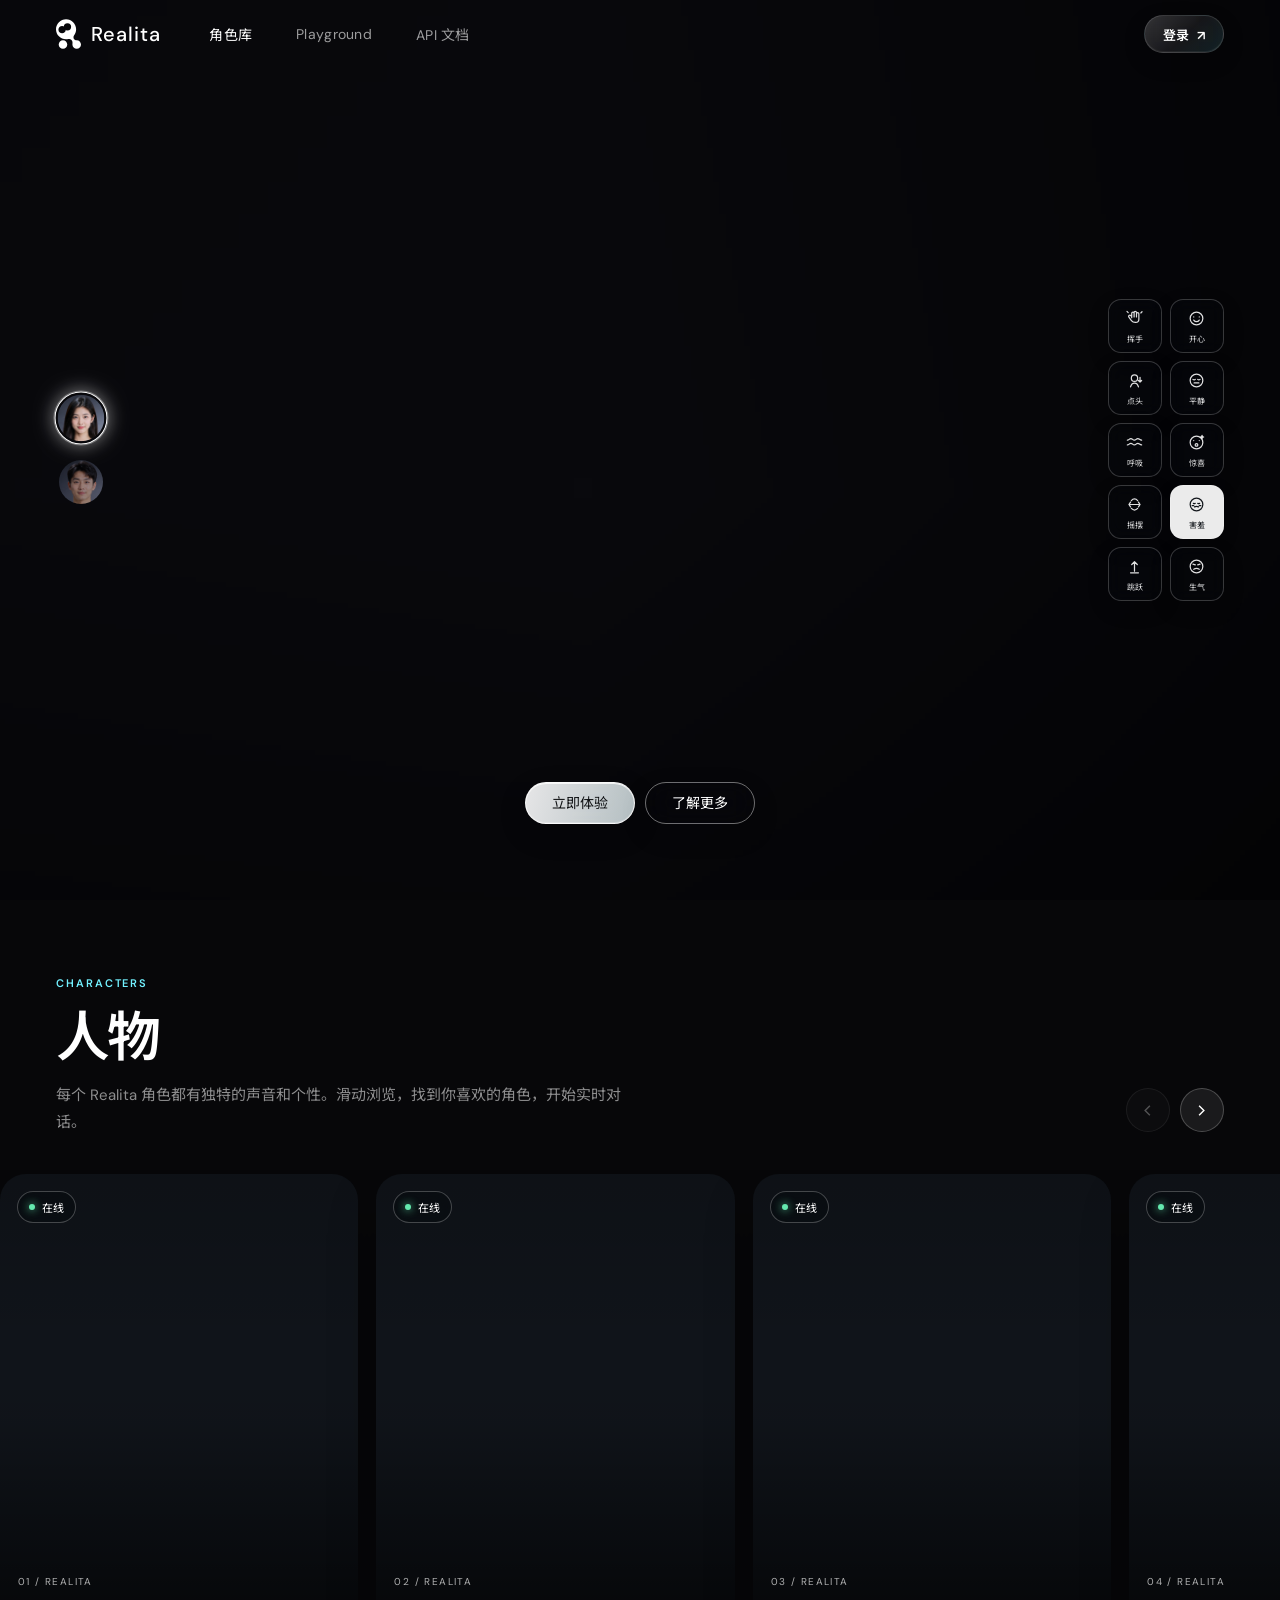
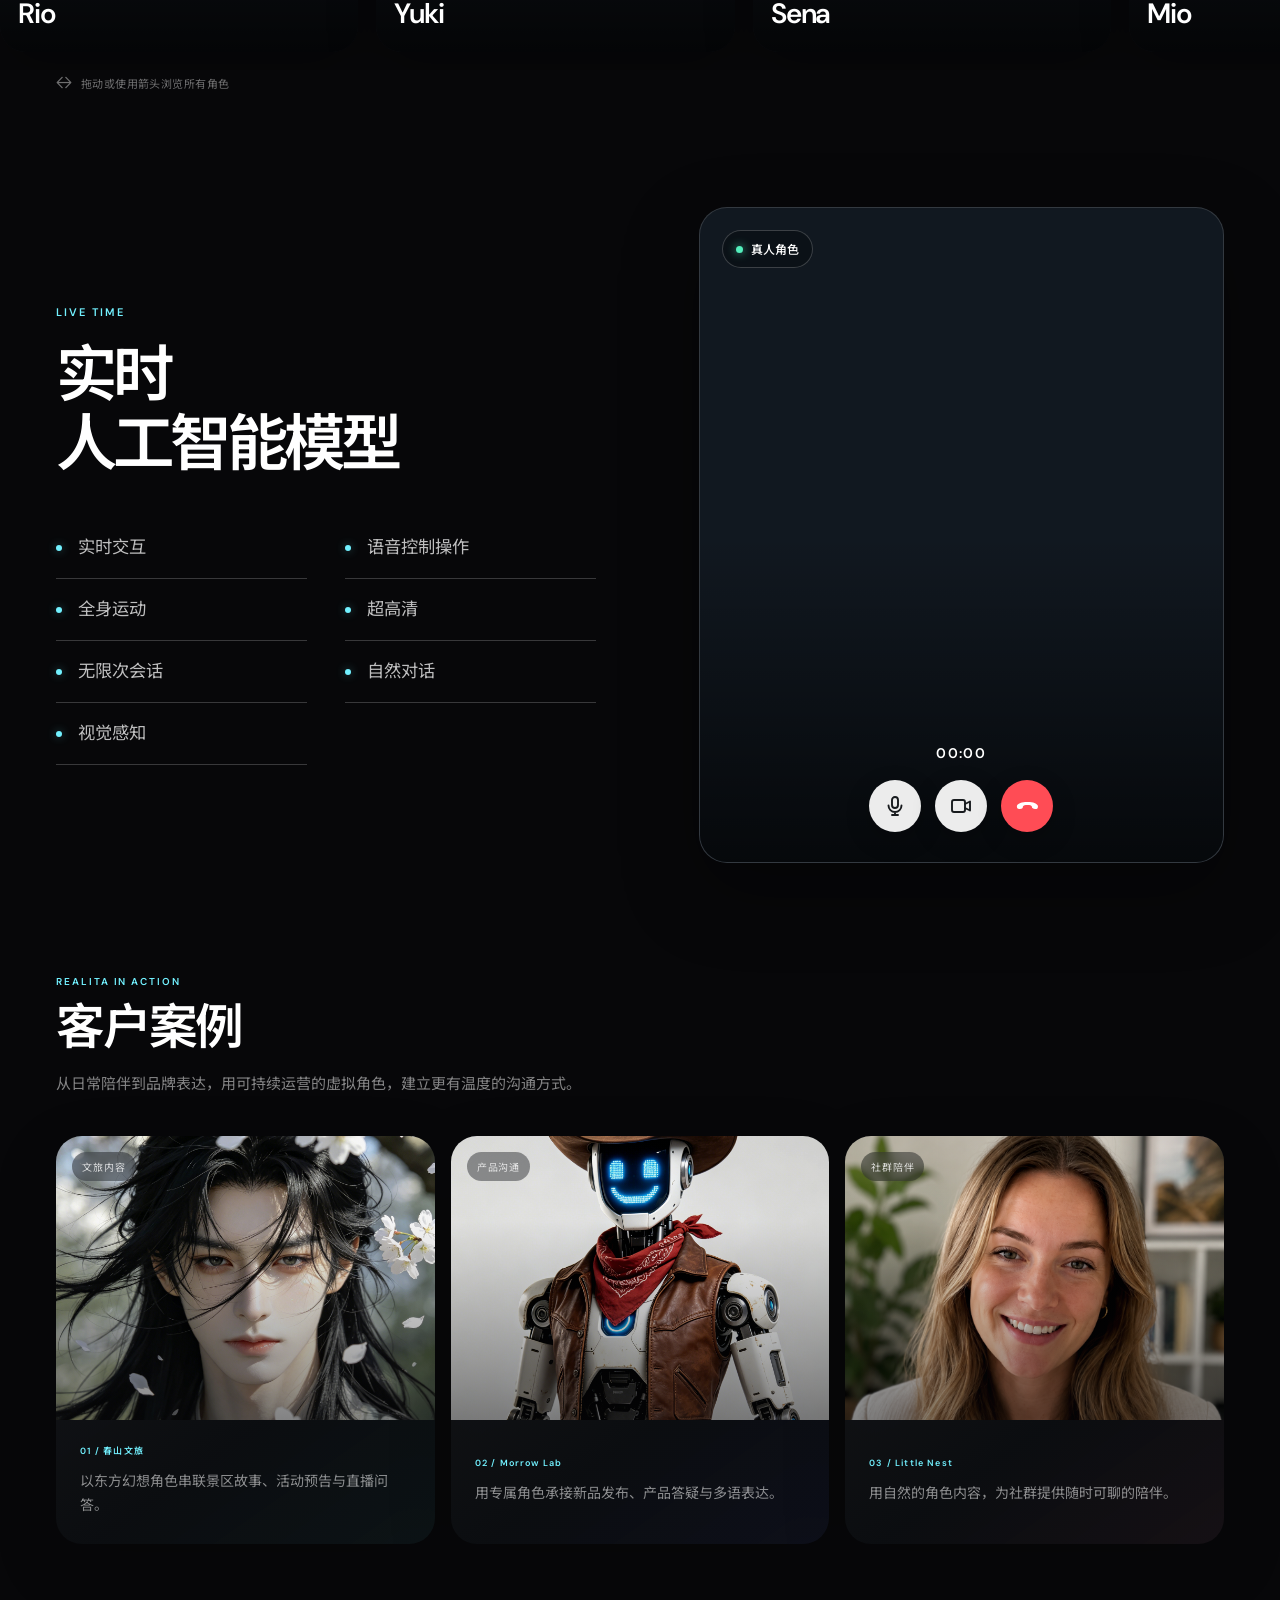
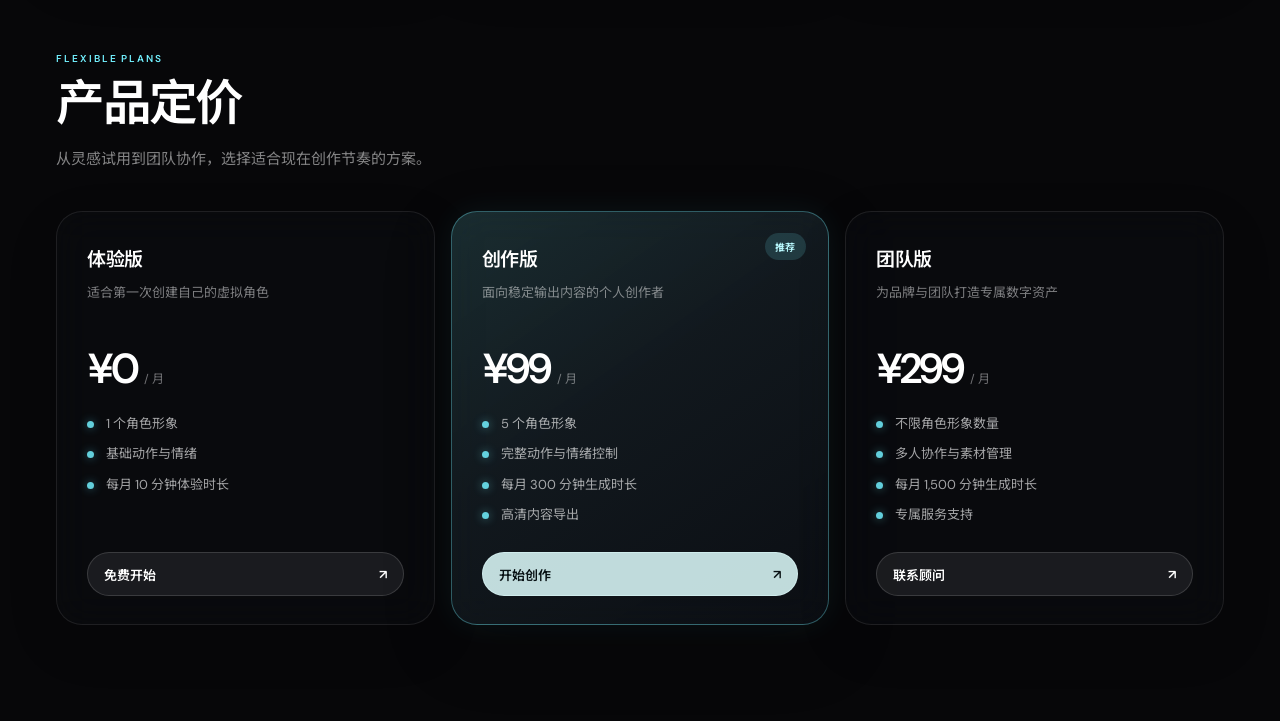
==== commit 7f9997f1: "Restyle realtime capability list" ====
--- a/index.html
+++ b/index.html
@@ -5,7 +5,7 @@
     <meta name="viewport" content="width=device-width, initial-scale=1.0" />
     <meta name="description" content="Realita 虚拟主播生成与直播首页" />
     <title>Realita — 让每个想法，都有自己的主播</title>
-    <link rel="stylesheet" href="./styles.css?v=252" />
+    <link rel="stylesheet" href="./styles.css?v=253" />
   </head>
   <body>
     <svg class="svg-symbols" aria-hidden="true">
@@ -218,7 +218,7 @@
       <div class="realtime-feature-copy">
         <span class="realtime-feature-number">LIVE TIME</span>
         <h2 id="realtimeFeatureTitle">实时<br /><span>人工智能模型</span></h2>
-        <ul class="realtime-capabilities">
+        <ul class="cap-list">
           <li>实时交互</li>
           <li>语音控制操作</li>
           <li>全身运动</li>
--- a/styles.css
+++ b/styles.css
@@ -354,13 +354,13 @@
 /* LiveTime feature replacing the former character upload section. */
 .realtime-feature{position:relative;z-index:1;width:calc(100% - clamp(48px,8.8vw,144px));max-width:1280px;margin:40px auto 112px;display:grid;grid-template-columns:minmax(0,1fr) minmax(360px,.95fr);align-items:center;gap:clamp(42px,7vw,112px);scroll-margin-top:100px}
 .realtime-feature-copy{padding:28px 0}.realtime-feature-number{display:block;color:var(--cyan);font-size:11px;font-weight:600;letter-spacing:.18em}.realtime-feature-copy h2{margin:22px 0 38px;color:#fff;font-size:clamp(42px,4.8vw,74px);font-weight:600;line-height:1.12;letter-spacing:-.065em}.realtime-feature-copy h2 span{white-space:nowrap}
-.realtime-capabilities{display:grid;grid-template-columns:repeat(2,minmax(0,1fr));gap:0 26px;max-width:520px;margin:0;padding:0;list-style:none}.realtime-capabilities li{position:relative;padding:15px 0 15px 20px;border-top:1px solid rgba(255,255,255,.16);color:rgba(255,255,255,.76);font-size:15px}.realtime-capabilities li::before{content:"";position:absolute;left:0;top:23px;width:6px;height:6px;border-radius:50%;background:var(--cyan);box-shadow:0 0 12px rgba(114,241,255,.5)}
+.cap-list{display:grid;grid-template-columns:repeat(2,minmax(0,1fr));column-gap:clamp(24px,3vw,38px);width:100%;max-width:540px;margin:0;padding:0;list-style:none}.cap-list li{min-height:62px;display:flex;align-items:center;padding:17px 0;border-bottom:.5px solid rgba(255,255,255,.2);color:rgba(255,255,255,.74);font-size:clamp(15px,1.35vw,18px);font-weight:400;line-height:1.4}.cap-list li::before{content:"";flex:0 0 auto;width:6px;height:6px;margin-right:16px;border-radius:50%;background:var(--cyan);box-shadow:0 0 10px rgba(114,241,255,.4)}
 .realtime-persona-visual{position:relative;isolation:isolate;width:min(100%,540px);aspect-ratio:4/5;justify-self:end;overflow:hidden;border:1px solid rgba(255,255,255,.14);border-radius:28px;background:#111820;box-shadow:0 28px 75px rgba(0,0,0,.34)}.realtime-persona-visual::after{content:"";position:absolute;z-index:1;inset:50% 0 0;pointer-events:none;background:linear-gradient(180deg,transparent,rgba(0,0,0,.65))}.realtime-persona-video{display:block;width:100%;height:100%;object-fit:cover;object-position:center}
 .realtime-live{position:absolute;z-index:2;top:22px;left:22px;display:flex;align-items:center;gap:8px;padding:9px 13px;border:1px solid rgba(255,255,255,.2);border-radius:999px;background:rgba(6,10,14,.42);color:#fff;font-size:12px;font-weight:500;backdrop-filter:blur(12px);-webkit-backdrop-filter:blur(12px)}.realtime-live i{width:7px;height:7px;border-radius:50%;background:#53efbc;box-shadow:0 0 10px rgba(83,239,188,.8)}
 .realtime-call-ui{position:absolute;z-index:2;right:0;bottom:30px;left:0;display:flex;flex-direction:column;align-items:center;gap:18px}.realtime-call-timer{color:#fff;font-size:14px;font-weight:600;font-variant-numeric:tabular-nums;letter-spacing:.1em}.realtime-call-bar{display:flex;gap:14px}.realtime-call-button{width:52px;height:52px;display:grid;place-items:center;border-radius:50%;background:rgba(255,255,255,.92);color:#181b1e;box-shadow:0 8px 24px rgba(0,0,0,.24)}.realtime-call-button svg{display:block;width:24px;height:24px;overflow:visible;fill:none;stroke:currentColor;stroke-width:1.9;stroke-linecap:round;stroke-linejoin:round}.realtime-call-end{background:#ff4c55;color:#fff}.realtime-call-end .realtime-hangup-icon{width:25px;height:25px;fill:currentColor;stroke:none}
 @media(max-width:900px){.realtime-feature{grid-template-columns:1fr;gap:32px;margin:34px auto 80px}.realtime-feature-copy{padding:0}.realtime-feature-copy h2{margin-bottom:28px}.realtime-persona-visual{justify-self:center;width:min(100%,560px);aspect-ratio:4/5}}
-@media(max-width:760px){.realtime-feature{width:calc(100% - 36px);gap:28px;margin:12px auto 64px}.realtime-feature-copy h2{font-size:clamp(38px,8vw,56px)}.realtime-capabilities{gap:0 16px}.realtime-capabilities li{font-size:13px}.realtime-persona-visual{border-radius:22px}.realtime-call-ui{bottom:22px}.realtime-call-button{width:46px;height:46px}}
-@media(max-width:390px){.realtime-feature-copy h2 span{white-space:normal}.realtime-capabilities{grid-template-columns:1fr}}
+@media(max-width:760px){.realtime-feature{width:calc(100% - 36px);gap:28px;margin:12px auto 64px}.realtime-feature-copy h2{font-size:clamp(38px,8vw,56px)}.cap-list{column-gap:18px}.cap-list li{min-height:54px;font-size:13px}.cap-list li::before{margin-right:12px}.realtime-persona-visual{border-radius:22px}.realtime-call-ui{bottom:22px}.realtime-call-button{width:46px;height:46px}}
+@media(max-width:390px){.realtime-feature-copy h2 span{white-space:normal}.cap-list{grid-template-columns:1fr}}
 
 /* Align homepage headings and soften their weight. */
 .customer-cases>.section-intro,.pricing-section>.section-intro{text-align:left;margin-left:0;margin-right:0}
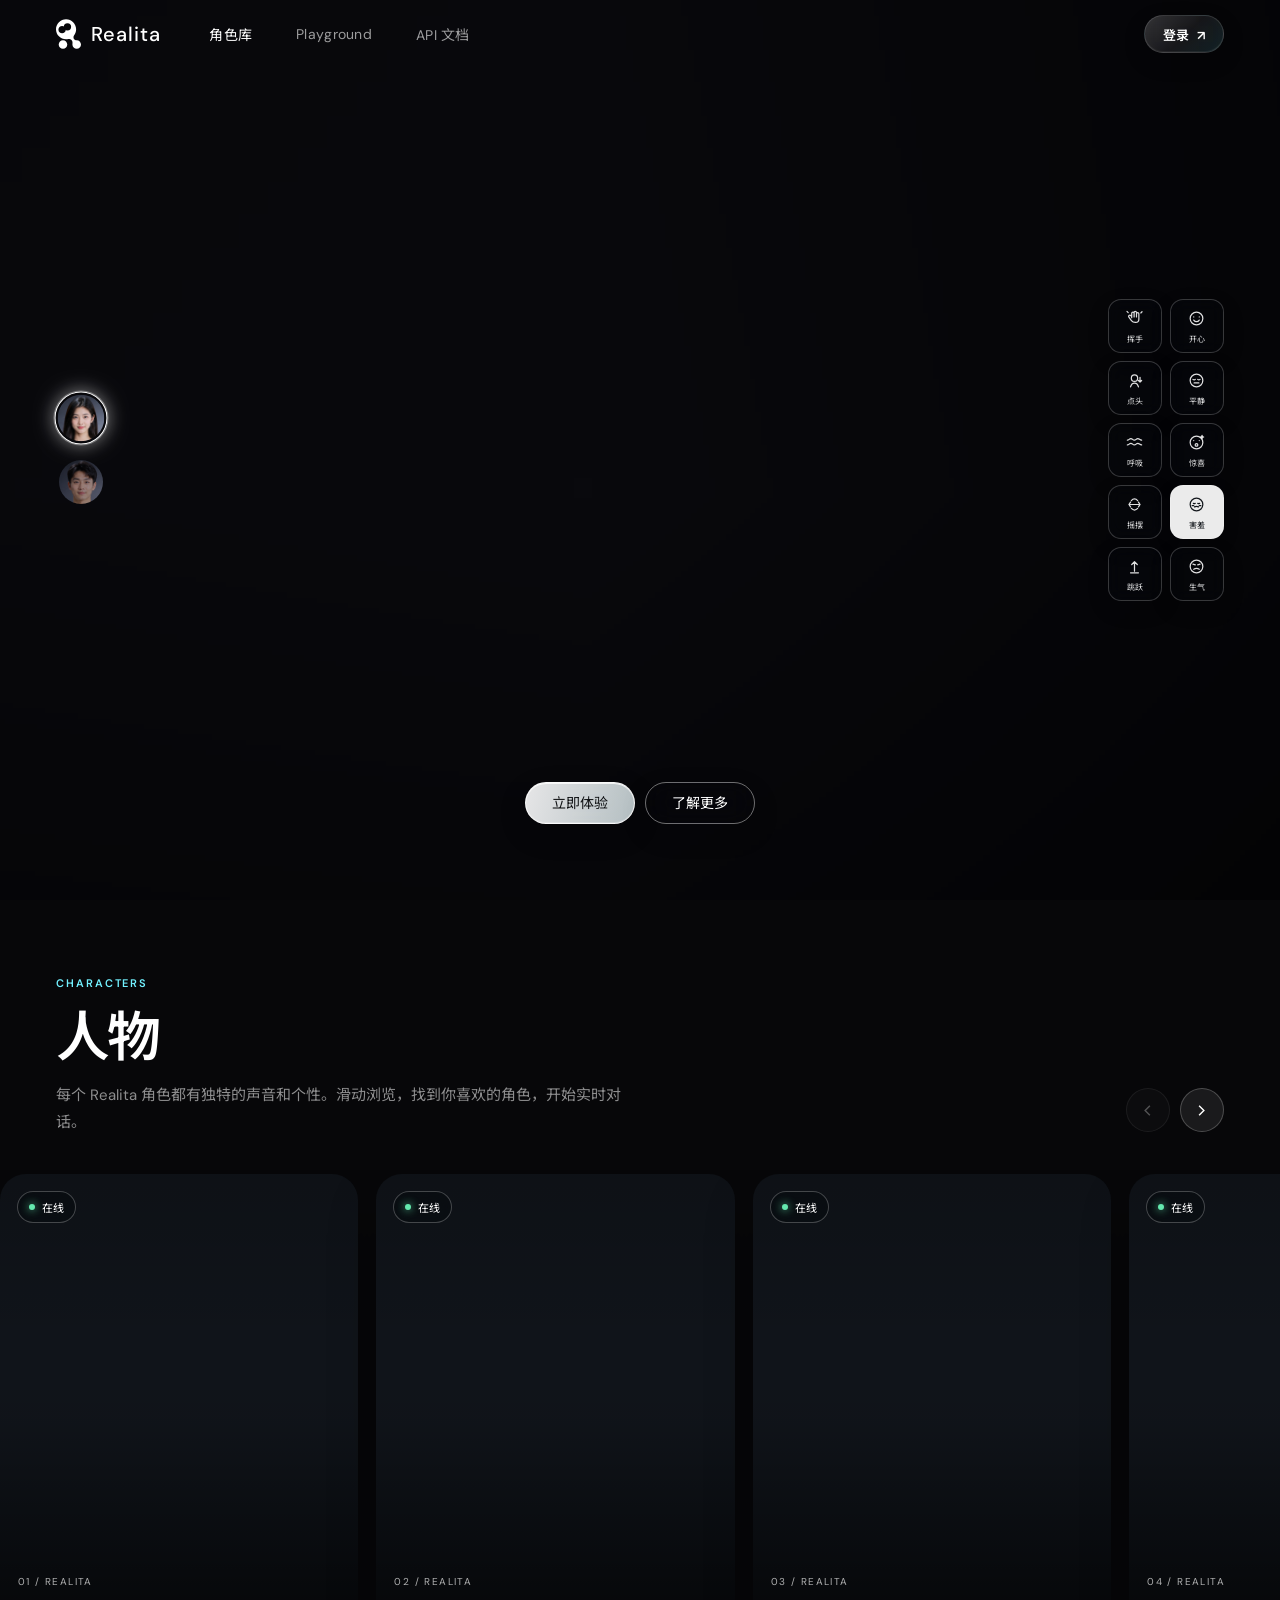
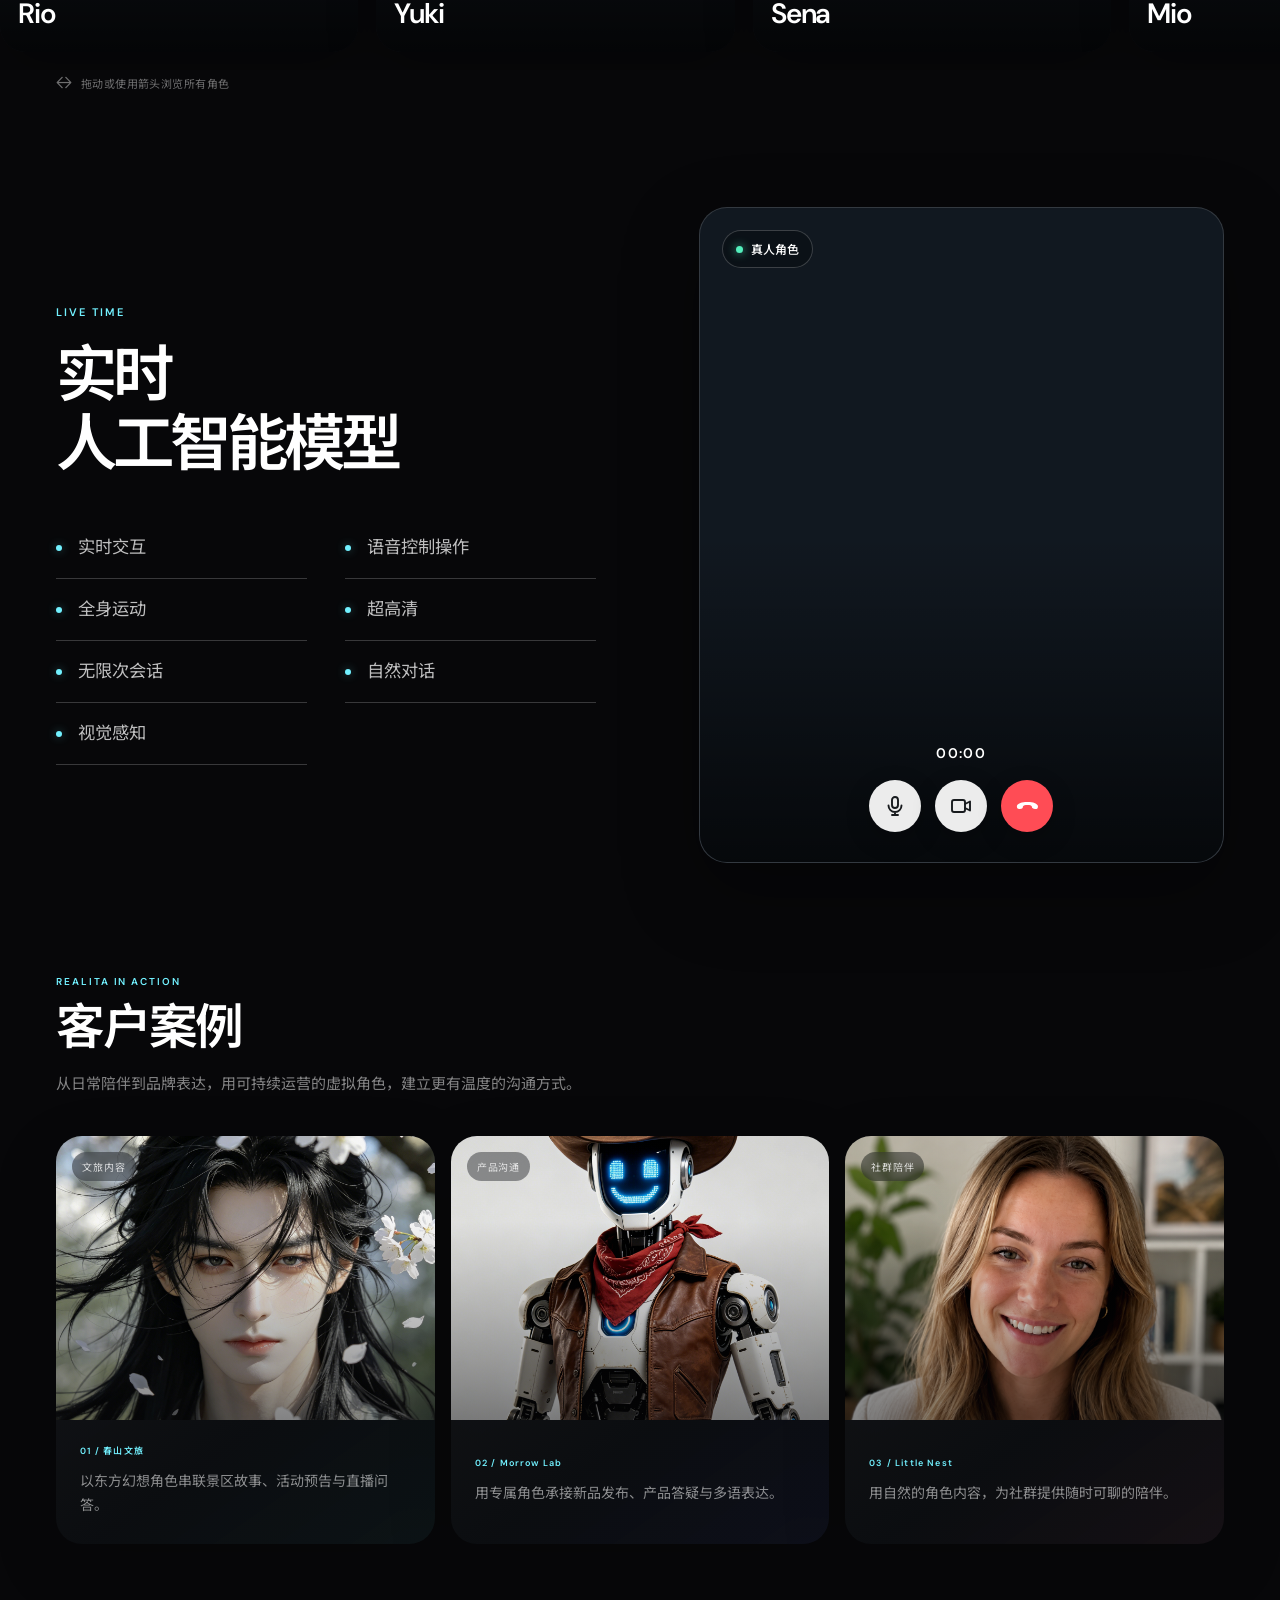
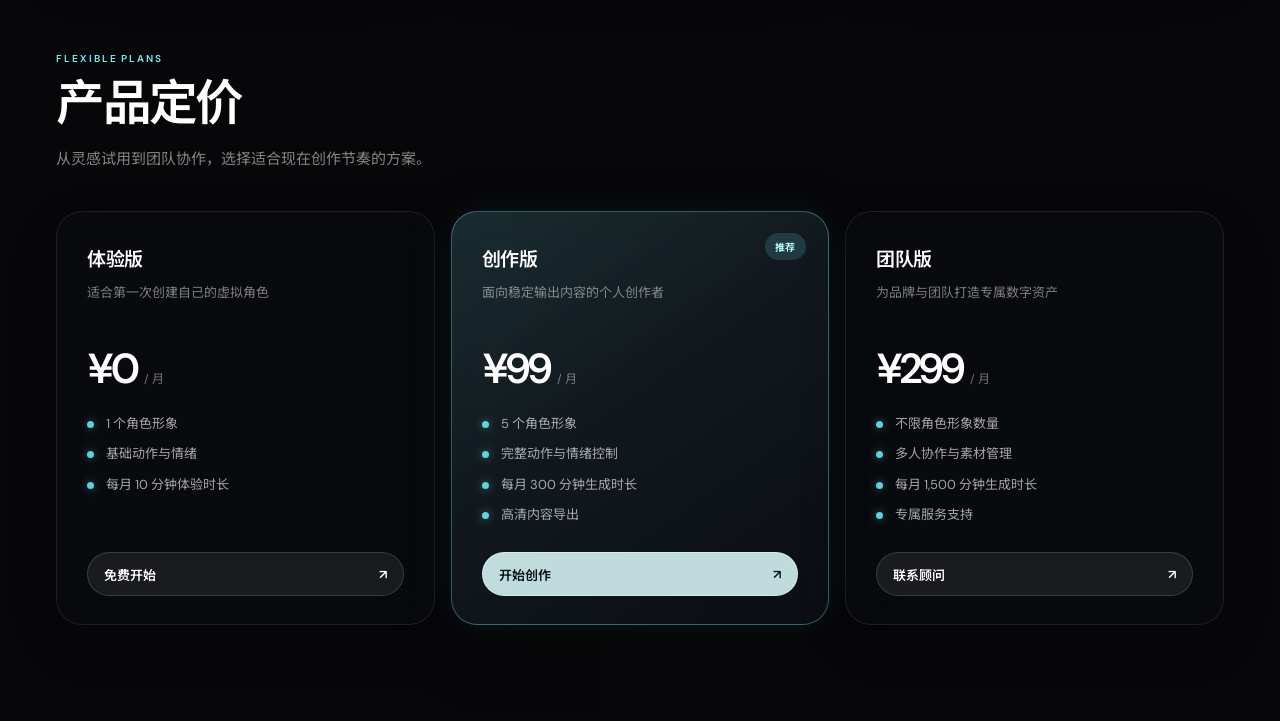
==== commit 264535c1: "Auto-advance banner videos" ====
--- a/index.html
+++ b/index.html
@@ -5,7 +5,7 @@
     <meta name="viewport" content="width=device-width, initial-scale=1.0" />
     <meta name="description" content="Realita 虚拟主播生成与直播首页" />
     <title>Realita — 让每个想法，都有自己的主播</title>
-    <link rel="stylesheet" href="./styles.css?v=253" />
+    <link rel="stylesheet" href="./styles.css?v=254" />
   </head>
   <body>
     <svg class="svg-symbols" aria-hidden="true">
@@ -363,6 +363,6 @@
       <iframe class="call-embed" id="callEmbed" title="Realita 视频通话" allow="autoplay; camera; microphone"></iframe>
     </div>
     <div class="toast" id="toast" role="status" aria-live="polite"></div>
-    <script src="./app.js?v=63"></script>
+    <script src="./app.js?v=65"></script>
   </body>
 </html>
--- a/styles.css
+++ b/styles.css
@@ -31,7 +31,7 @@
 }
 
 * { box-sizing: border-box; }
-html { scroll-behavior: smooth; }
+html { scroll-behavior: smooth;background:var(--bg); }
 body {
   margin: 0;
   min-width: 320px;
@@ -48,9 +48,9 @@
 button, a { -webkit-tap-highlight-color: transparent; }
 button { color: inherit; }
 
-.aurora-background{position:fixed;inset:0;z-index:0;overflow:hidden;pointer-events:none;background:radial-gradient(ellipse at 50% -12%,rgba(51,174,188,.09),transparent 52%),#070709}
+.aurora-background{position:fixed;inset:0;z-index:0;overflow:hidden;pointer-events:none;background:radial-gradient(ellipse at 50% -12%,rgba(51,174,188,.09),transparent 52%),#070709;transform:translate3d(0,0,0);backface-visibility:hidden;contain:paint}
 .aurora-background::after{content:"";position:absolute;inset:0;background:radial-gradient(ellipse at center,transparent 24%,rgba(7,7,9,.2) 72%,rgba(7,7,9,.62) 100%)}
-.aurora-glow{position:absolute;display:block;border-radius:50%;filter:blur(78px);mix-blend-mode:screen;opacity:.24;will-change:transform}
+.aurora-glow{position:absolute;display:block;border-radius:50%;filter:blur(78px);mix-blend-mode:screen;opacity:.24;will-change:transform;backface-visibility:hidden}
 .aurora-glow-one{width:76vw;height:52vh;right:-38%;top:-20%;background:radial-gradient(ellipse,rgba(85,240,255,.42) 0%,rgba(75,178,255,.18) 38%,transparent 72%);animation:aurora-drift-one 12s ease-in-out infinite alternate}
 .aurora-glow-two{width:72vw;height:58vh;right:-18%;top:-4%;background:radial-gradient(ellipse,rgba(59,194,255,.38) 0%,rgba(65,255,207,.15) 42%,transparent 72%);animation:aurora-drift-two 14s ease-in-out infinite alternate}
 .aurora-glow-three{width:68vw;height:48vh;right:2%;top:22%;background:radial-gradient(ellipse,rgba(255,89,184,.26) 0%,rgba(255,143,108,.12) 42%,transparent 72%);animation:aurora-drift-three 13s ease-in-out infinite alternate}
@@ -58,6 +58,7 @@
 
 .noise {
   position: fixed; inset: 0; pointer-events: none; z-index: 20; opacity: .035;
+  transform:translate3d(0,0,0);backface-visibility:hidden;contain:paint;
   background-image: url("data:image/svg+xml,%3Csvg viewBox='0 0 180 180' xmlns='http://www.w3.org/2000/svg'%3E%3Cfilter id='n'%3E%3CfeTurbulence type='fractalNoise' baseFrequency='.8' numOctaves='3' stitchTiles='stitch'/%3E%3C/filter%3E%3Crect width='100%25' height='100%25' filter='url(%23n)' opacity='.8'/%3E%3C/svg%3E");
 }
 
@@ -66,7 +67,7 @@
   position:fixed;top:0;left:0;z-index:30;margin:0;border:0;border-radius:0;
   background-color:transparent;background-image:none;
   box-shadow:none;
-  backdrop-filter:none;-webkit-backdrop-filter:none;transition:background-color .28s ease,backdrop-filter .28s ease;
+  backdrop-filter:none;-webkit-backdrop-filter:none;transition:background-color .28s ease,backdrop-filter .28s ease;transform:translate3d(0,0,0);backface-visibility:hidden;
 }
 .topbar.over-media{background-color:rgba(10,9,15,.1);background-image:none;backdrop-filter:blur(8px) saturate(125%);-webkit-backdrop-filter:blur(8px) saturate(125%)}
 .brand { display: flex; align-items: center; gap: 10px; color: white; text-decoration: none; }
